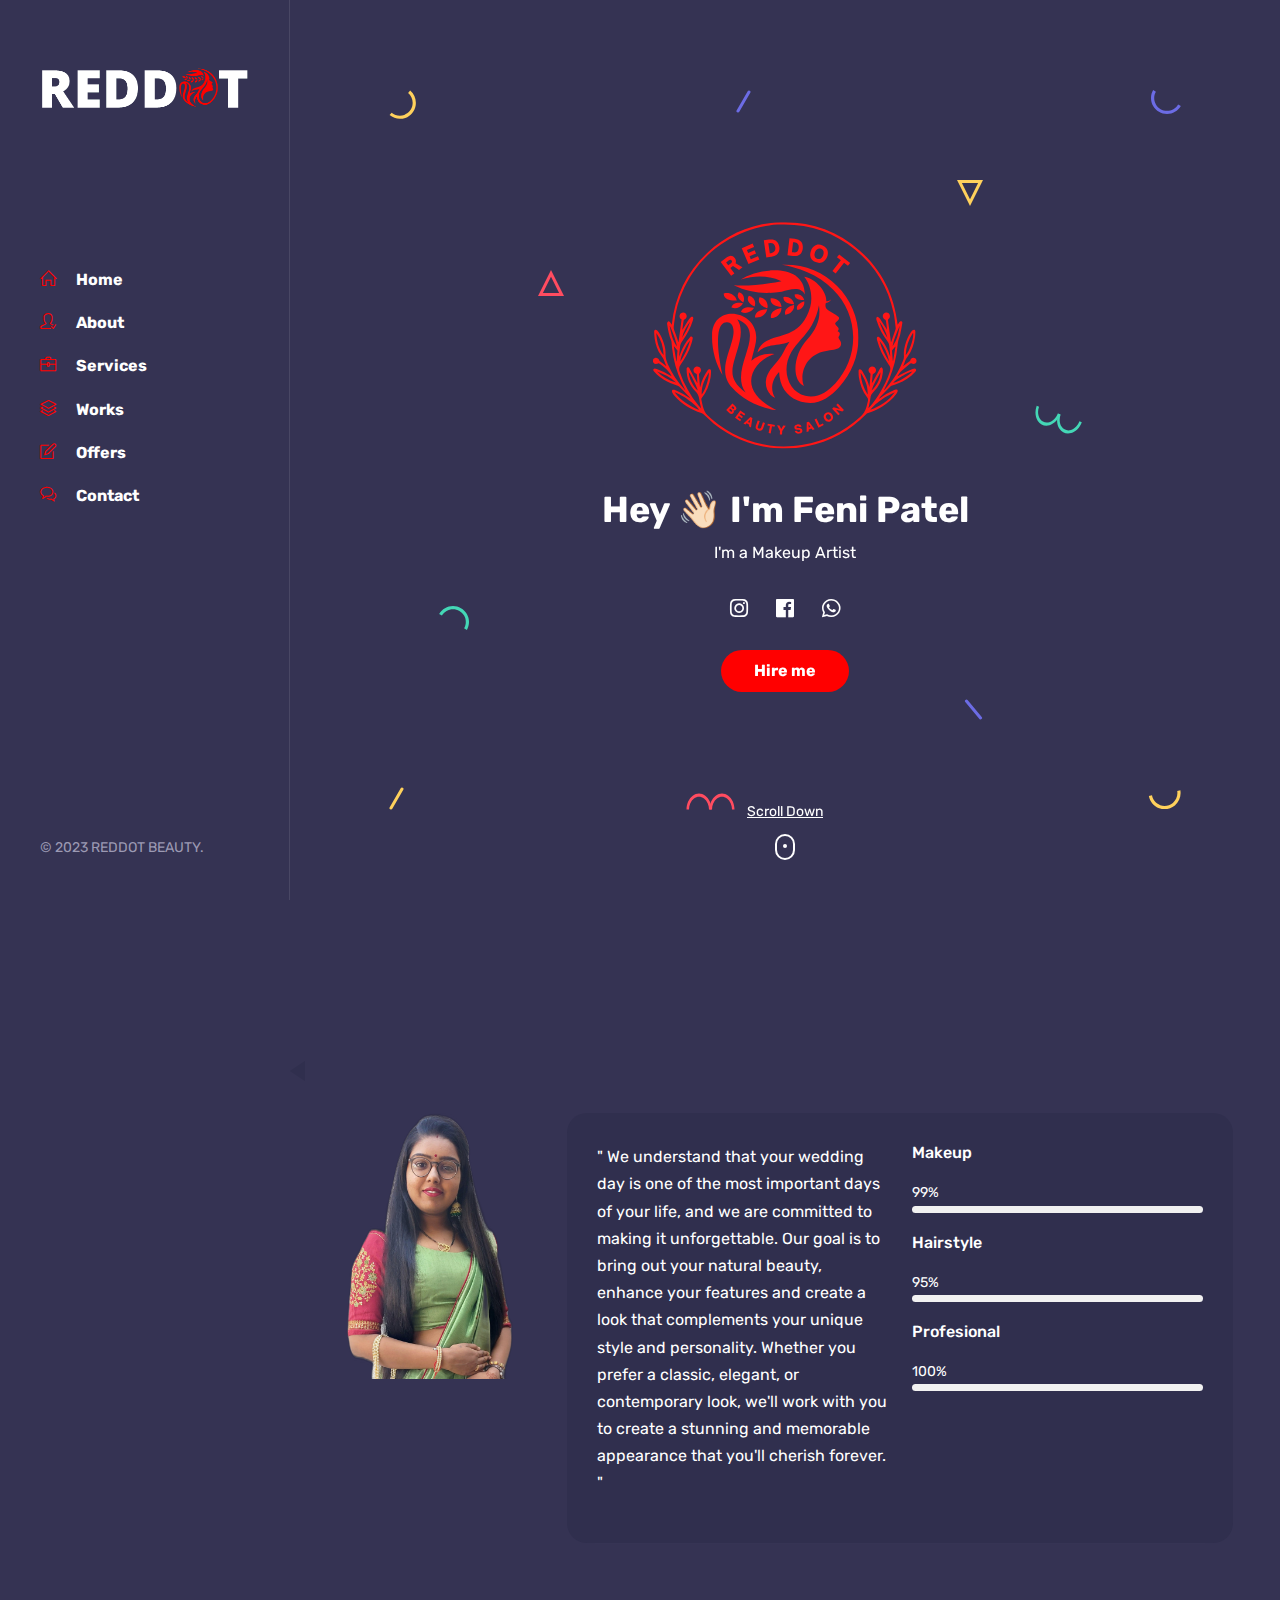
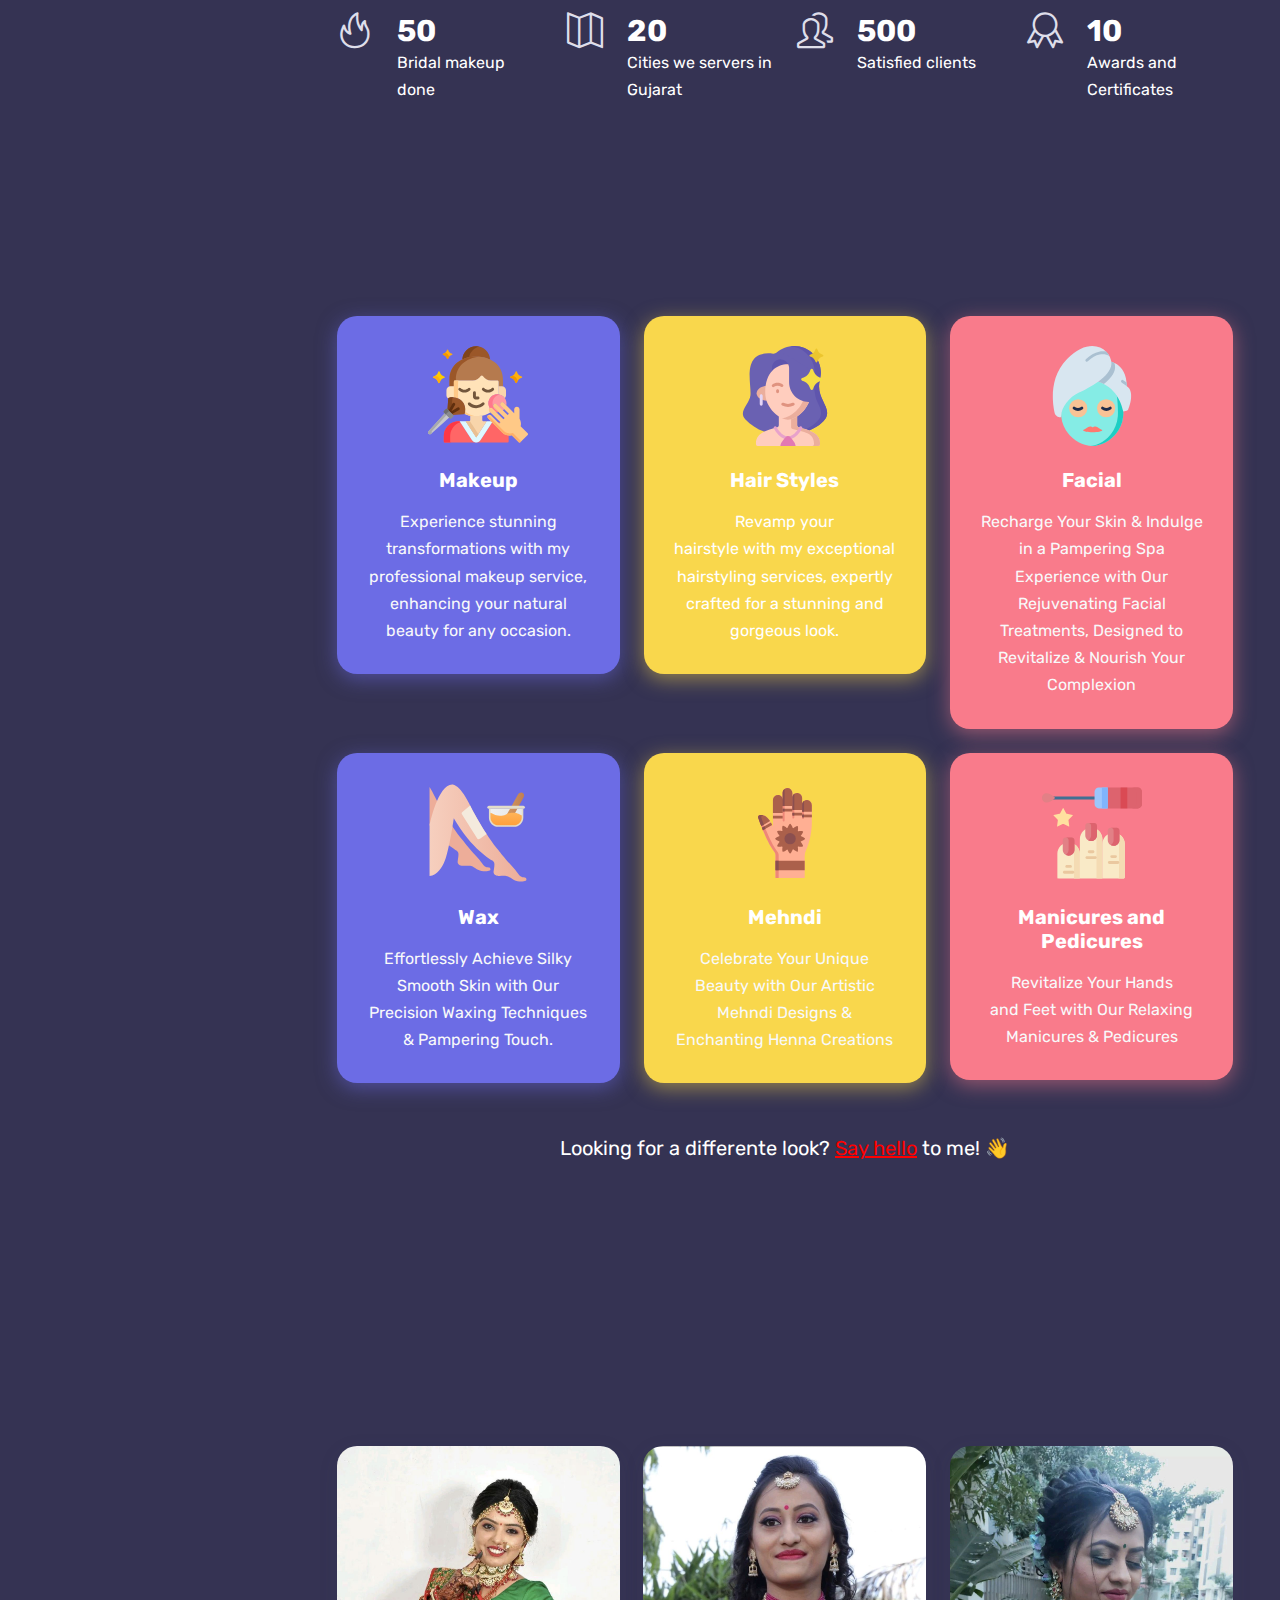
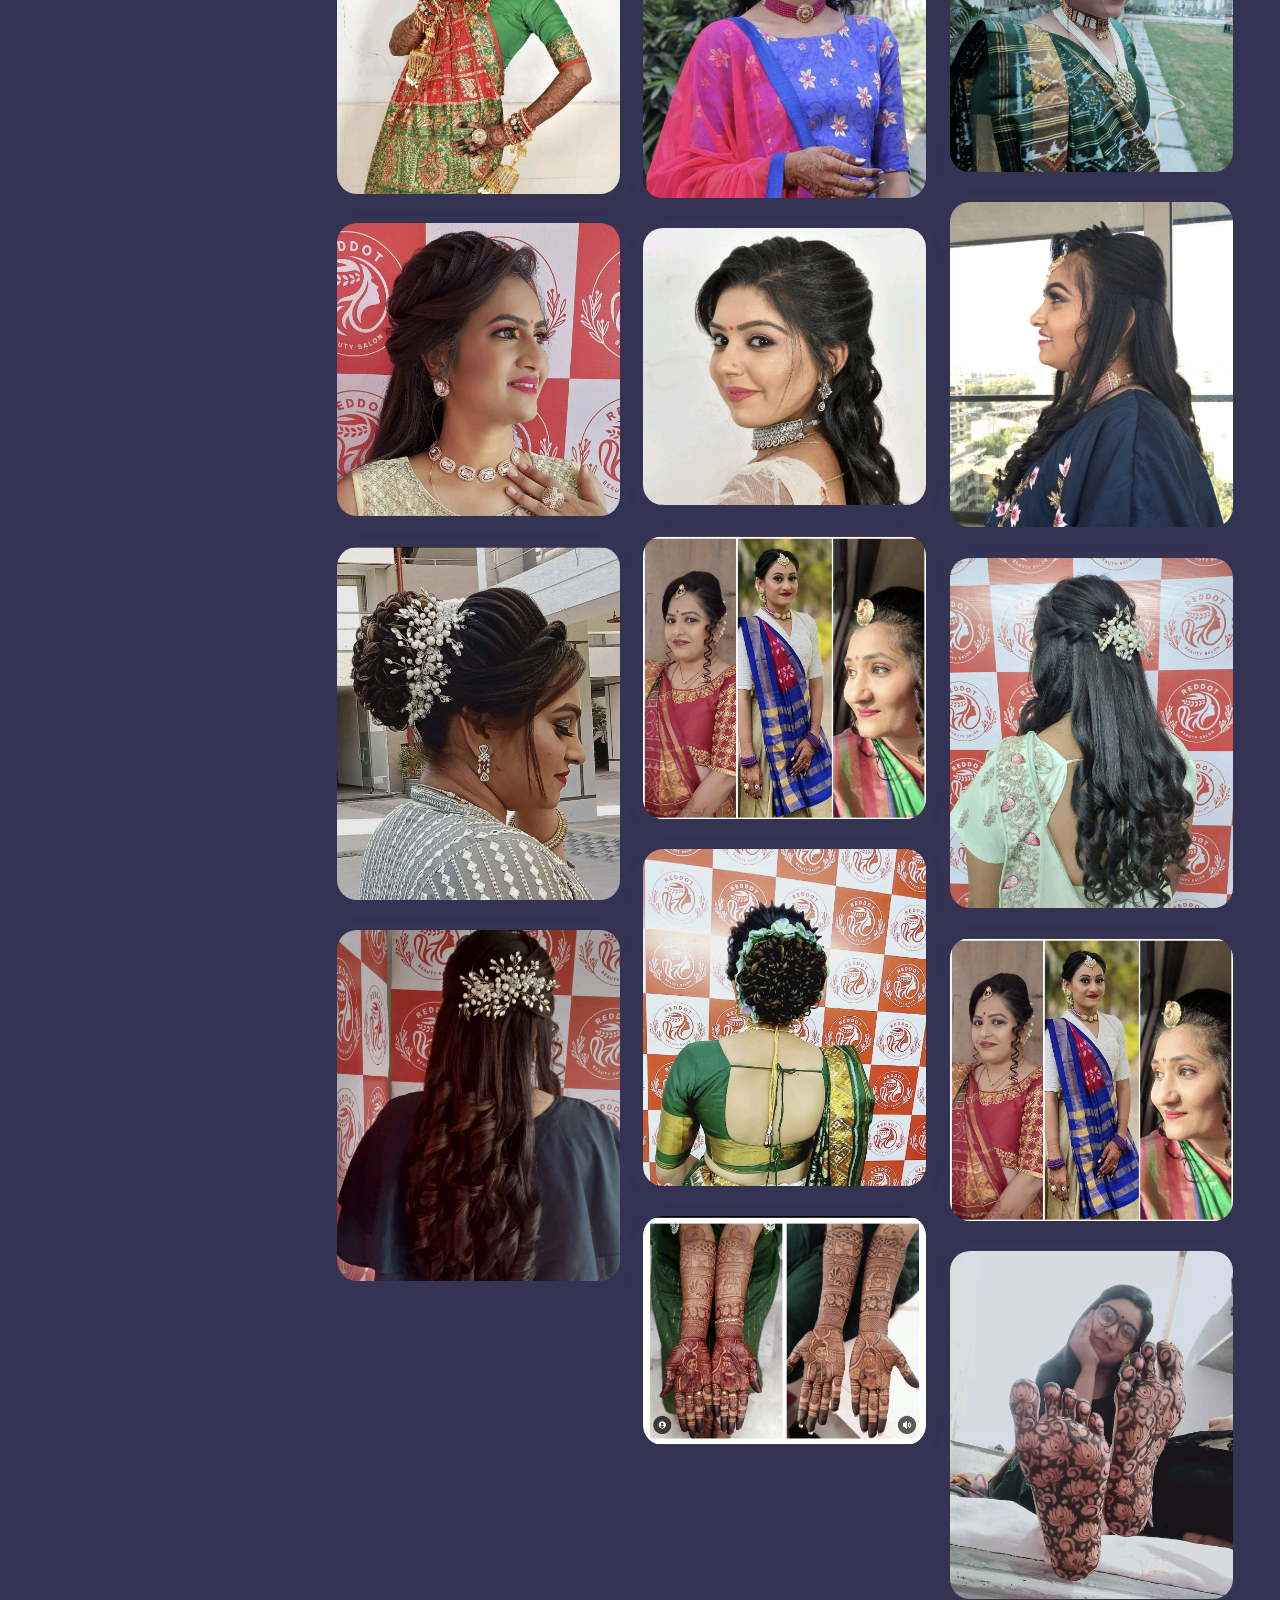
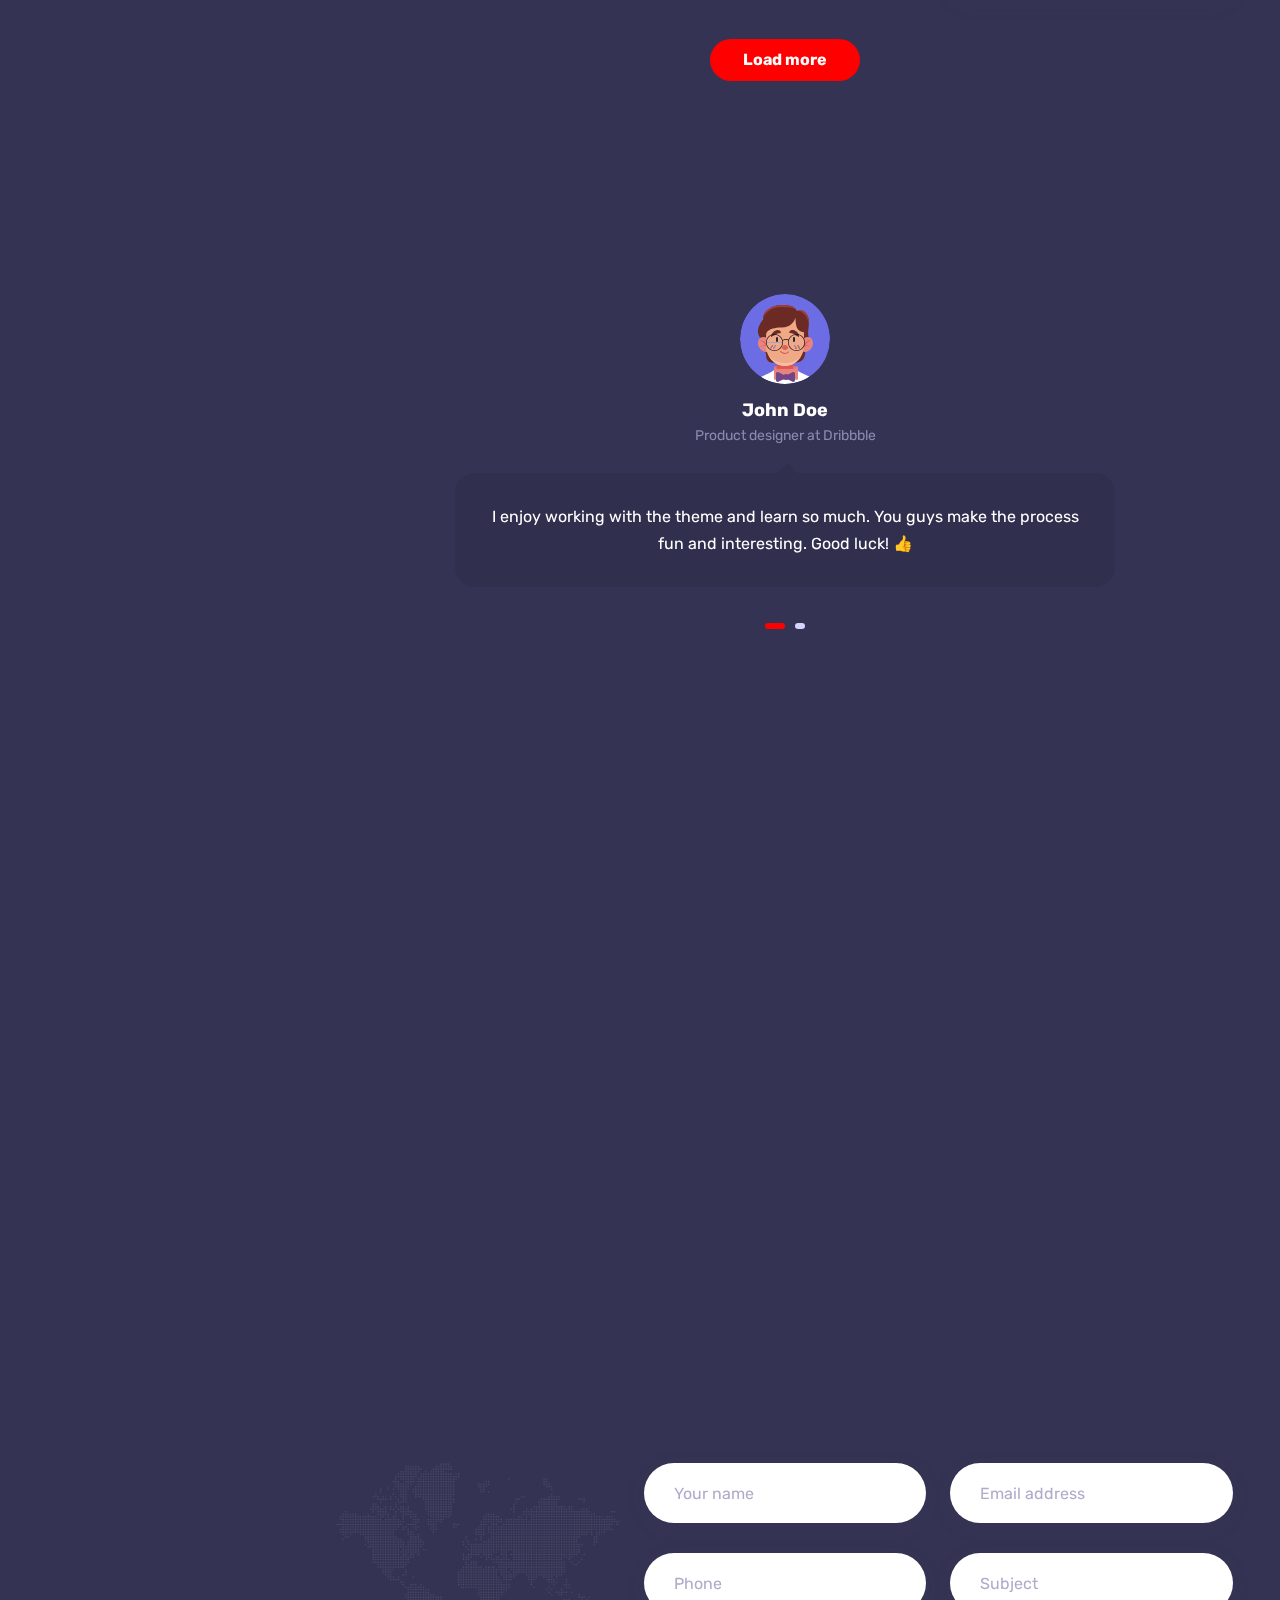
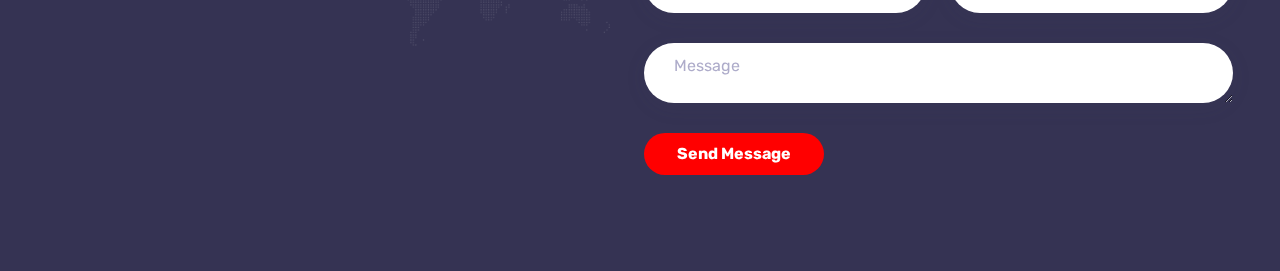
==== index.html @ b3bce966 "new offer added." ====
<!DOCTYPE html>
<html lang="en-US">

<head>
  <meta http-equiv="Content-Type" content="text/html; charset=UTF-8" />
  <title>REDDOT BEAUTY by Feni Patel</title>
  <meta name="description" content="REDDOT BEAUTY by Feni Patel" />
  <meta name="viewport" content="width=device-width, initial-scale=1, maximum-scale=1" />
  <link rel="shortcut icon" type="image/x-icon" href="images/favicon.png" />

  <!-- STYLESHEETS -->
  <link rel="stylesheet" href="css/bootstrap.min.css" type="text/css" media="all" />
  <link rel="stylesheet" href="css/all.min.css" type="text/css" media="all" />
  <link rel="stylesheet" href="css/simple-line-icons.css" type="text/css" media="all" />
  <link rel="stylesheet" href="css/slick.css" type="text/css" media="all" />
  <link rel="stylesheet" href="css/animate.css" type="text/css" media="all" />
  <link rel="stylesheet" href="css/magnific-popup.css" type="text/css" media="all" />
  <link rel="stylesheet" href="css/style.css" type="text/css" media="all" />

  <!--[if lt IE 9]>
      <script src="https://oss.maxcdn.com/html5shiv/3.7.2/html5shiv.min.js"></script>
      <script src="https://oss.maxcdn.com/respond/1.4.2/respond.min.js"></script>
    <![endif]-->

  <!--google local business markup start -->

  <script type="application/ld+json">
  {
    "@context": "https://schema.org",
    "@type": "BeautySalon",
    "name": "Reddot Beauty by Feni Patel",
    "alternateName": " The Fang Law Firm, P.C.",
    "description": "We understand that your wedding day is one of the most important days of your life, and we are committed to making it unforgettable. Our goal is to bring out your natural beauty, enhance your features and create a look that complements your unique style and personality. Whether you prefer a classic, elegant, or contemporary look, we'll work with you to create a stunning and memorable appearance that you'll cherish forever.",
    "url" : "https://reddot.beauty",
    "address": {
      "@type": "PostalAddress",
      "streetAddress": "06, Shreem heights, near ankur chok, B/H D'mart, nikol",
      "addressLocality": "Ahmedabad",
      "addressRegion": "GJ",
      "postalCode": "382350"
    },
    "image": "https://reddot.beauty/images/avatar-1.svg",
    "email": "chhatralatejash@gmial.com",
    "telePhone": "+91 8160492238",
    "url": "reddot.beauty",
    "paymentAccepted": [ "cash", "credit card" ],
    "openingHours": "Mo,Tu,We,Th,Fr,Sa,Su 10:00-20:00",
    "openingHoursSpecification": [ {
      "@type": "OpeningHoursSpecification",
      "dayOfWeek": [
        "Monday",
        "Tuesday",
        "Wednesday",
        "Thursday",
        "Friday",
        "Saturday",
        "Sunday"
      ],
      "opens": "10:00",
      "closes": "20:00"
    } ],
    "geo": {
      "@type": "GeoCoordinates",
      "latitude": "23.054171",
      "longitude": "72.673527"
    },
    "priceRange":"$$$"
    
    "sameAs":[
      "https://www.instagram.com/reddot.beauty/",
      "https://www.facebook.com/profile.php?id=100032456994288",
  ]
  }
  </script>

  <!--google markup end-->



</head>

<body class="dark">
  <!-- Preloader -->
  <div id="preloader">
    <div class="outer">
      <!-- Google Chrome -->
      <div class="infinityChrome">
        <div></div>
        <div></div>
        <div></div>
      </div>

      <!-- Safari and others -->
      <div class="infinity">
        <div>
          <span></span>
        </div>
        <div>
          <span></span>
        </div>
        <div>
          <span></span>
        </div>
      </div>
      <!-- Stuff -->
      <svg xmlns="http://www.w3.org/2000/svg" version="1.1" class="goo-outer">
        <defs>
          <filter id="goo">
            <feGaussianBlur in="SourceGraphic" stdDeviation="6" result="blur" />
            <feColorMatrix in="blur" values="1 0 0 0 0  0 1 0 0 0  0 0 1 0 0  0 0 0 18 -7" result="goo" />
            <feBlend in="SourceGraphic" in2="goo" />
          </filter>
        </defs>
      </svg>
    </div>
  </div>

  <!-- mobile header -->
  <header class="mobile-header-1">
    <div class="container">
      <!-- menu icon -->
      <div class="menu-icon d-inline-flex me-4">
        <button>
          <span></span>
        </button>
      </div>
      <!-- logo image -->
      <div class="site-logo">
        <a href="index.html">
          <img src="images\REDDOT-white red transparent.png" alt="REDDOT" />
        </a>
      </div>
    </div>
  </header>

  <!-- desktop header -->
  <header class="desktop-header-1 d-flex align-items-start flex-column">
    <!-- logo image -->
    <div class="site-logo">
      <a href="index.html">
        <img src="images\REDDOT-white red transparent.png" alt="REDDOT" />
      </a>
    </div>

    <!-- main menu -->
    <nav>
      <ul class="vertical-menu scrollspy">
        <li class="active">
          <a href="#home"><i class="icon-home"></i>Home</a>
        </li>
        <li>
          <a href="#about"><i class="icon-user-following"></i>About</a>
        </li>
        <li>
          <a href="#services"><i class="icon-briefcase"></i>Services</a>
        </li>
        <li style="display: none;">
          <a href="#experience"><i class="icon-graduation"></i>Experience</a>
        </li>
        <li>
          <a href="#works"><i class="icon-layers"></i>Works</a>
        </li>
        <li>
          <a href="#blog"><i class="icon-note"></i>Offers</a>
        </li>
        <li>
          <a href="#contact"><i class="icon-bubbles"></i>Contact</a>
        </li>
      </ul>
    </nav>

    <!-- site footer -->
    <div class="footer">
      <!-- copyright text -->
      <span class="copyright">© 2023 REDDOT BEAUTY.</span>
    </div>
  </header>

  <!-- main layout -->
  <main class="content">
    <!-- section home -->
    <section id="home" class="home d-flex align-items-center">
      <div class="container">
        <!-- intro -->
        <div class="intro">
          <!-- avatar image -->
          <img src="images/avatar-1.svg" alt="Feni Patel" class="mb-4" />

          <!-- info -->
          <h1 class="mb-2 mt-0">Hey 👋🏻 I'm Feni Patel</h1>
          <span>I'm a
            <span class="text-rotating">Makeup Artist, Hairstylist, beauty specialist, Bridal Makeup
              Artist, Profesional</span></span>

          <!-- social icons -->
          <ul class="social-icons light list-inline mb-0 mt-4">
            <li class="list-inline-item">
              <a target="_blank" href="https://www.instagram.com/reddot.beauty"><i class="fab fa-instagram"></i></a>
            </li>
            <li class="list-inline-item">
              <a target="_blank" href="https://www.facebook.com/profile.php?id=100032456994288"><i
                  class="fab fa-facebook"></i></a>
            </li>
            <li class="list-inline-item">
              <a target="_blank" href="https://wa.me/918160492238"><i class="fab fa-whatsapp"></i></a>
            </li>
          </ul>

          <!-- buttons -->
          <div class="mt-4">
            <a href="#contact" class="btn btn-default">Hire me</a>
          </div>
        </div>

        <!-- scroll down mouse wheel -->
        <div class="scroll-down">
          <a href="#about" class="mouse-wrapper">
            <span>Scroll Down</span>
            <span class="mouse">
              <span class="wheel"></span>
            </span>
          </a>
        </div>

        <!-- parallax layers -->
        <div class="parallax" data-relative-input="true">
          <svg width="27" height="29" data-depth="0.3" class="layer p1" xmlns="http://www.w3.org/2000/svg">
            <path
              d="M21.15625.60099c4.37954 3.67487 6.46544 9.40612 5.47254 15.03526-.9929 5.62915-4.91339 10.30141-10.2846 12.25672-5.37122 1.9553-11.3776.89631-15.75715-2.77856l2.05692-2.45134c3.50315 2.93948 8.3087 3.78663 12.60572 2.22284 4.297-1.5638 7.43381-5.30209 8.22768-9.80537.79387-4.50328-.8749-9.08872-4.37803-12.02821L21.15625.60099z"
              fill="#FFD15C" fill-rule="evenodd" />
          </svg>

          <svg width="26" height="26" data-depth="0.2" class="layer p2" xmlns="http://www.w3.org/2000/svg">
            <path d="M13 3.3541L2.42705 24.5h21.1459L13 3.3541z" stroke="#FF4C60" stroke-width="3" fill="none"
              fill-rule="evenodd" />
          </svg>

          <svg width="30" height="25" data-depth="0.3" class="layer p3" xmlns="http://www.w3.org/2000/svg">
            <path
              d="M.1436 8.9282C3.00213 3.97706 8.2841.92763 14.00013.92796c5.71605.00032 10.9981 3.04992 13.85641 8 2.8583 4.95007 2.8584 11.0491-.00014 16.00024l-2.77128-1.6c2.28651-3.96036 2.28631-8.84002.00011-12.8002-2.2862-3.96017-6.5124-6.40017-11.08513-6.4-4.57271.00018-8.79872 2.43984-11.08524 6.4002l-2.77128-1.6z"
              fill="#44D7B6" fill-rule="evenodd" />
          </svg>

          <svg width="15" height="23" data-depth="0.6" class="layer p4" xmlns="http://www.w3.org/2000/svg">
            <rect transform="rotate(30 9.86603 10.13397)" x="7" width="3" height="25" rx="1.5" fill="#FFD15C"
              fill-rule="evenodd" />
          </svg>

          <svg width="15" height="23" data-depth="0.2" class="layer p5" xmlns="http://www.w3.org/2000/svg">
            <rect transform="rotate(30 9.86603 10.13397)" x="7" width="3" height="25" rx="1.5" fill="#6C6CE5"
              fill-rule="evenodd" />
          </svg>

          <svg width="49" height="17" data-depth="0.5" class="layer p6" xmlns="http://www.w3.org/2000/svg">
            <g fill="#FF4C60" fill-rule="evenodd">
              <path
                d="M.5 16.5c0-5.71709 2.3825-10.99895 6.25-13.8567 3.8675-2.85774 8.6325-2.85774 12.5 0C23.1175 5.50106 25.5 10.78292 25.5 16.5H23c0-4.57303-1.90625-8.79884-5-11.08535-3.09375-2.28652-6.90625-2.28652-10 0C4.90625 7.70116 3 11.92697 3 16.5H.5z" />
              <path
                d="M23.5 16.5c0-5.71709 2.3825-10.99895 6.25-13.8567 3.8675-2.85774 8.6325-2.85774 12.5 0C46.1175 5.50106 48.5 10.78292 48.5 16.5H46c0-4.57303-1.90625-8.79884-5-11.08535-3.09375-2.28652-6.90625-2.28652-10 0-3.09375 2.28651-5 6.51232-5 11.08535h-2.5z" />
            </g>
          </svg>

          <svg width="26" height="26" data-depth="0.4" class="layer p7" xmlns="http://www.w3.org/2000/svg">
            <path d="M13 22.6459L2.42705 1.5h21.1459L13 22.6459z" stroke="#FFD15C" stroke-width="3" fill="none"
              fill-rule="evenodd" />
          </svg>

          <svg width="19" height="21" data-depth="0.3" class="layer p8" xmlns="http://www.w3.org/2000/svg">
            <rect transform="rotate(-40 6.25252 10.12626)" x="7" width="3" height="25" rx="1.5" fill="#6C6CE5"
              fill-rule="evenodd" />
          </svg>

          <svg width="30" height="25" data-depth="0.3" data-depth-y="-1.30" class="layer p9"
            xmlns="http://www.w3.org/2000/svg">
            <path
              d="M29.8564 16.0718c-2.85854 4.95114-8.1405 8.00057-13.85654 8.00024-5.71605-.00032-10.9981-3.04992-13.85641-8-2.8583-4.95007-2.8584-11.0491.00014-16.00024l2.77128 1.6c-2.28651 3.96036-2.28631 8.84002-.00011 12.8002 2.2862 3.96017 6.5124 6.40017 11.08513 6.4 4.57271-.00018 8.79872-2.43984 11.08524-6.4002l2.77128 1.6z"
              fill="#6C6CE5" fill-rule="evenodd" />
          </svg>

          <svg width="47" height="29" data-depth="0.2" class="layer p10" xmlns="http://www.w3.org/2000/svg">
            <g fill="#44D7B6" fill-rule="evenodd">
              <path
                d="M46.78878 17.19094c-1.95535 5.3723-6.00068 9.52077-10.61234 10.8834-4.61167 1.36265-9.0893-.26708-11.74616-4.27524-2.65686-4.00817-3.08917-9.78636-1.13381-15.15866l2.34923.85505c-1.56407 4.29724-1.2181 8.92018.90705 12.12693 2.12514 3.20674 5.70772 4.5107 9.39692 3.4202 3.68921-1.0905 6.92581-4.40949 8.48988-8.70673l2.34923.85505z" />
              <path
                d="M25.17585 9.32448c-1.95535 5.3723-6.00068 9.52077-10.61234 10.8834-4.61167 1.36264-9.0893-.26708-11.74616-4.27525C.16049 11.92447-.27182 6.14628 1.68354.77398l2.34923.85505c-1.56407 4.29724-1.2181 8.92018.90705 12.12692 2.12514 3.20675 5.70772 4.5107 9.39692 3.4202 3.68921-1.0905 6.92581-4.40948 8.48988-8.70672l2.34923.85505z" />
            </g>
          </svg>

          <svg width="33" height="20" data-depth="0.5" class="layer p11" xmlns="http://www.w3.org/2000/svg">
            <path
              d="M32.36774.34317c.99276 5.63023-1.09332 11.3614-5.47227 15.03536-4.37895 3.67396-10.3855 4.73307-15.75693 2.77837C5.76711 16.2022 1.84665 11.53014.8539 5.8999l3.15139-.55567c.7941 4.50356 3.93083 8.24147 8.22772 9.8056 4.29688 1.56413 9.10275.71673 12.60554-2.2227C28.34133 9.98771 30.01045 5.4024 29.21635.89884l3.15139-.55567z"
              fill="#FFD15C" fill-rule="evenodd" />
          </svg>
        </div>
      </div>
    </section>

    <!-- section about -->
    <section id="about">
      <div class="container">
        <!-- section title -->
        <h2 class="section-title wow fadeInUp">About Me 👩‍💼</h2>

        <div class="spacer" data-height="60"></div>

        <div class="row">
          <div class="col-md-3">
            <div class="text-center text-md-left">
              <!-- avatar image -->
              <img src="images\feni patel reddot image.png" alt="Feni Patel" />
            </div>
            <div class="spacer d-md-none d-lg-none" data-height="30"></div>
          </div>

          <div class="col-md-9 triangle-left-md triangle-top-sm">
            <div class="rounded bg-dark shadow-light padding-30">
              <div class="row">
                <div class="col-md-6">
                  <!-- about text -->
                  <p>
                    " We understand that your wedding day is one of the most
                    important days of your life, and we are committed to
                    making it unforgettable. Our goal is to bring out your
                    natural beauty, enhance your features and create a look
                    that complements your unique style and personality.
                    Whether you prefer a classic, elegant, or contemporary
                    look, we'll work with you to create a stunning and
                    memorable appearance that you'll cherish forever. "
                  </p>
                  <!-- <div class="mt-3">
                      <a href="#" class="btn btn-default">Download CV</a>
                     </div> -->
                  <div class="spacer d-md-none d-lg-none" data-height="30"></div>
                </div>
                <div class="col-md-6">
                  <!-- skill item -->
                  <div class="skill-item">
                    <div class="skill-info clearfix">
                      <h4 class="float-left mb-3 mt-0">Makeup</h4>
                      <span class="float-right">99%</span>
                    </div>
                    <div class="progress">
                      <div class="progress-bar data-background" role="progressbar" aria-valuemin="0" aria-valuemax="100"
                        aria-valuenow="85" data-color="#FFD15C"></div>
                    </div>
                    <div class="spacer" data-height="20"></div>
                  </div>

                  <!-- skill item -->
                  <div class="skill-item">
                    <div class="skill-info clearfix">
                      <h4 class="float-left mb-3 mt-0">Hairstyle</h4>
                      <span class="float-right">95%</span>
                    </div>
                    <div class="progress">
                      <div class="progress-bar data-background" role="progressbar" aria-valuemin="0" aria-valuemax="100"
                        aria-valuenow="95" data-color="#FF4C60"></div>
                    </div>
                    <div class="spacer" data-height="20"></div>
                  </div>

                  <!-- skill item -->
                  <div class="skill-item">
                    <div class="skill-info clearfix">
                      <h4 class="float-left mb-3 mt-0">Profesional</h4>
                      <span class="float-right">100%</span>
                    </div>
                    <div class="progress">
                      <div class="progress-bar data-background" role="progressbar" aria-valuemin="0" aria-valuemax="100"
                        aria-valuenow="70" data-color="#6C6CE5"></div>
                    </div>
                  </div>
                </div>
              </div>
            </div>
          </div>
        </div>
        <!-- row end -->

        <div class="spacer" data-height="70"></div>

        <div class="row">
          <div class="col-md-3 col-sm-6">
            <!-- fact item -->
            <div class="fact-item">
              <span class="icon icon-fire"></span>
              <div class="details">
                <h3 class="mb-0 mt-0 number"><em class="count">50</em></h3>
                <p class="mb-0">Bridal makeup done</p>
              </div>
            </div>
            <div class="spacer d-md-none d-lg-none" data-height="30"></div>
          </div>

          <div class="col-md-3 col-sm-6">
            <!-- fact item -->
            <div class="fact-item">
              <span class="icon icon-map"></span>
              <div class="details">
                <h3 class="mb-0 mt-0 number"><em class="count">20</em></h3>
                <p class="mb-0">Cities we servers in Gujarat</p>
              </div>
            </div>
            <div class="spacer d-md-none d-lg-none" data-height="30"></div>
          </div>

          <div class="col-md-3 col-sm-6">
            <!-- fact item -->
            <div class="fact-item">
              <span class="icon icon-people"></span>
              <div class="details">
                <h3 class="mb-0 mt-0 number"><em class="count">500</em></h3>
                <p class="mb-0">Satisfied clients</p>
              </div>
            </div>
            <div class="spacer d-md-none d-lg-none" data-height="30"></div>
          </div>

          <div class="col-md-3 col-sm-6">
            <!-- fact item -->
            <div class="fact-item">
              <span class="icon icon-badge"></span>
              <div class="details">
                <h3 class="mb-0 mt-0 number"><em class="count">10</em></h3>
                <p class="mb-0">Awards and Certificates</p>
              </div>
            </div>
          </div>
        </div>
      </div>
    </section>

    <!-- section services -->
    <section id="services">
      <div class="container">
        <!-- section title -->
        <h2 class="section-title wow fadeInUp">
          I am happy to make you look gorgeous ❤️
        </h2>

        <div class="spacer" data-height="60"></div>

        <div class="row">
          <div class="col-md-4">
            <!-- service box -->
            <div class="service-box rounded data-background padding-30 text-center text-light shadow-blue"
              data-color="#6C6CE5">
              <img src="images/service-1.svg" alt="UI/UX design" />
              <h3 class="mb-3 mt-0">Makeup</h3>
              <p class="mb-0">
                Experience stunning transformations with my professional
                makeup service, enhancing your natural beauty for any
                occasion.
              </p>
            </div>
            <div class="spacer d-md-none d-lg-none" data-height="30"></div>
          </div>

          <div class="col-md-4">
            <!-- service box -->
            <div class="service-box rounded data-background padding-30 text-center shadow-yellow" data-color="#F9D74C">
              <img src="images/service-2.svg" alt="UI/UX design" />
              <h3 class="mb-3 mt-0">Hair Styles</h3>
              <p class="mb-0">
                Revamp your <br />
                hairstyle with my exceptional hairstyling services, expertly
                <br />
                crafted for a stunning and gorgeous look.
              </p>
            </div>
            <div class="spacer d-md-none d-lg-none" data-height="30"></div>
          </div>

          <div class="col-md-4">
            <!-- service box -->
            <div class="service-box rounded data-background padding-30 text-center text-light shadow-pink"
              data-color="#F97B8B">
              <img src="images/service-3.svg" alt="UI/UX design" />
              <h3 class="mb-3 mt-0">Facial</h3>
              <p class="mb-0">Recharge Your Skin & Indulge in a Pampering Spa Experience with Our Rejuvenating Facial
                Treatments, Designed to Revitalize & Nourish Your Complexion
              </p>
            </div>
          </div>

          <div class="col-md-4" style="padding: 24px 12px 0 12px">
            <!-- service box -->
            <div class="service-box rounded data-background padding-30 text-center text-light shadow-blue"
              data-color="#6C6CE5">
              <img src="images/service-4.svg" alt="UI/UX design" />
              <h3 class="mb-3 mt-0">Wax</h3>
              <p class="mb-0">Effortlessly Achieve Silky Smooth Skin with Our Precision Waxing Techniques & Pampering
                Touch.
              </p>
            </div>
          </div>

          <div class="col-md-4" style="padding: 24px 12px 0 12px">
            <!-- service box -->
            <div class="service-box rounded data-background padding-30 text-center text-light shadow-yellow"
              data-color="#F9D74C">
              <img src="images/service-5.svg" alt="UI/UX design" />
              <h3 class="mb-3 mt-0">Mehndi</h3>
              <p class="mb-0">
                Celebrate Your Unique Beauty with Our Artistic Mehndi Designs & Enchanting Henna Creations
              </p>
            </div>
          </div>

          <div class="col-md-4" style="padding: 24px 12px 0 12px">
            <!-- service box -->
            <div class="service-box rounded data-background padding-30 text-center text-light shadow-pink"
              data-color="#F97B8B">
              <img src="images/service-6.svg" alt="UI/UX design" />
              <h3 class="mb-3 mt-0">Manicures and Pedicures</h3>
              <p class="mb-0">Revitalize Your Hands <br> and Feet with Our Relaxing Manicures & Pedicures
              </p>
            </div>
          </div>
        </div>

        <div class="mt-5 text-center" style="font-size: 20px">
          <p class="mb-0">
            Looking for a differente look? <a href="#contact">Say hello</a> to
            me! 👋
          </p>
        </div>
      </div>
    </section>

    <!-- section experience -->
    <!-- This experiance section is disabled, to active "remove style="sisplay:none" from below section id-->

    <section id="experience" style="display: none">
      <div class="container">
        <!-- section title -->
        <h2 class="section-title wow fadeInUp">Experience</h2>

        <div class="spacer" data-height="60"></div>

        <div class="row">
          <div class="col-md-6">
            <!-- timeline wrapper -->
            <div class="timeline edu bg-dark rounded shadow-light padding-30 overflow-hidden">
              <!-- timeline item -->
              <div class="timeline-container wow fadeInUp">
                <div class="content">
                  <span class="time">2019 - Present</span>
                  <h3 class="title">Academic Degree</h3>
                  <p>
                    Lorem ipsum dolor sit amet quo ei simul congue exerci ad
                    nec admodum perfecto.
                  </p>
                </div>
              </div>

              <!-- timeline item -->
              <div class="timeline-container wow fadeInUp" data-wow-delay="0.2s">
                <div class="content">
                  <span class="time">2017 - 2013</span>
                  <h3 class="title">Bachelor’s Degree</h3>
                  <p>
                    Lorem ipsum dolor sit amet quo ei simul congue exerci ad
                    nec admodum perfecto.
                  </p>
                </div>
              </div>

              <!-- timeline item -->
              <div class="timeline-container wow fadeInUp" data-wow-delay="0.4s">
                <div class="content">
                  <span class="time">2013 - 2009</span>
                  <h3 class="title">Honours Degree</h3>
                  <p>
                    Lorem ipsum dolor sit amet quo ei simul congue exerci ad
                    nec admodum perfecto.
                  </p>
                </div>
              </div>

              <!-- main line -->
              <span class="line"></span>
            </div>
          </div>

          <div class="col-md-6">
            <!-- responsive spacer -->
            <div class="spacer d-md-none d-lg-none" data-height="30"></div>

            <!-- timeline wrapper -->
            <div class="timeline exp bg-dark rounded shadow-light padding-30 overflow-hidden">
              <!-- timeline item -->
              <div class="timeline-container wow fadeInUp">
                <div class="content">
                  <span class="time">2019 - Present</span>
                  <h3 class="title">Web Designer</h3>
                  <p>
                    Lorem ipsum dolor sit amet quo ei simul congue exerci ad
                    nec admodum perfecto.
                  </p>
                </div>
              </div>

              <!-- timeline item -->
              <div class="timeline-container wow fadeInUp" data-wow-delay="0.2s">
                <div class="content">
                  <span class="time">2017 - 2013</span>
                  <h3 class="title">Front-End Developer</h3>
                  <p>
                    Lorem ipsum dolor sit amet quo ei simul congue exerci ad
                    nec admodum perfecto.
                  </p>
                </div>
              </div>

              <!-- timeline item -->
              <div class="timeline-container wow fadeInUp" data-wow-delay="0.4s">
                <div class="content">
                  <span class="time">2013 - 2009</span>
                  <h3 class="title">Back-End Developer</h3>
                  <p>
                    Lorem ipsum dolor sit amet quo ei simul congue exerci ad
                    nec admodum perfecto.
                  </p>
                </div>
              </div>

              <!-- main line -->
              <span class="line"></span>
            </div>
          </div>
        </div>
      </div>
    </section>
    <!-- section experiance end -->

    <!-- section works -->
    <section id="works">
      <div class="container">
        <!-- section title -->
        <h2 class="section-title wow fadeInUp">Artistry at its finest. 😊</h2>

        <div class="spacer" data-height="60"></div>

        <!-- portfolio filter (desktop) -->
        <ul class="portfolio-filter list-inline wow fadeInUp">
          <li class="current list-inline-item" data-filter="*">Everything</li>
          <li class="list-inline-item" data-filter=".Makeup">Makeup</li>
          <li class="list-inline-item" data-filter=".Hairstyle">Hairstyle</li>
          <li class="list-inline-item" data-filter=".Mehndi">Mehndi</li>
          <li class="list-inline-item" data-filter=".other">Other</li>
        </ul>

        <!-- portfolio filter (mobile) -->
        <div class="pf-filter-wrapper">
          <select class="portfolio-filter-mobile">
            <option value="*">Everything</option>
            <option value=".Makeup">Makeup</option>
            <option value=".Hairstyle">Hairstyle</option>
            <option value=".Mehndi">Mehndi</option>
            <option value=".other">Other</option>
          </select>
        </div>

        <!-- portolio wrapper -->
        <div class="row portfolio-wrapper">
          <!--*************************************************************************************** makeup images**************************************************************************-->
          <!-- portfolio item multiple images-->
          <div class="col-md-4 col-sm-6 grid-item Makeup">
            <a href="#gallery-1" class="gallery-link">
              <div class="portfolio-item rounded shadow-dark">
                <div class="details">
                  <span class="term">Makeup</span>
                  <h4 class="title">Bridal makeup</h4>
                  <span class="more-button"><i class="icon-picture"></i></span>
                </div>
                <div class="thumb">
                  <img src="images\works\img28.jpg" alt="Portfolio-title" />
                  <div class="mask"></div>
                </div>
              </div>
            </a>
            <div id="gallery-1" class="gallery mfp-hide">
              <a href="images\works\img28.jpg"></a>
              <!--<a href="images/works/4.svg"></a>-->
            </div>
          </div>

          <div class="col-md-4 col-sm-6 grid-item art Makeup">
            <a href="#gallery-1" class="gallery-link">
              <div class="portfolio-item rounded shadow-dark">
                <div class="details">
                  <span class="term">Makeup</span>
                  <h4 class="title">Bridal makeup</h4>
                  <span class="more-button"><i class="icon-picture"></i></span>
                </div>
                <div class="thumb">
                  <img src="images\works\img10.jpg" alt="Portfolio-title" />
                  <div class="mask"></div>
                </div>
              </div>
            </a>
            <div id="gallery-1" class="gallery mfp-hide">
              <a href="images\works\img10.jpg"></a>
              <!--<a href="images/works/4.svg"></a>-->
            </div>
          </div>

          <div class="col-md-4 col-sm-6 grid-item art Makeup Hairstyle">
            <a href="#gallery-1" class="gallery-link">
              <div class="portfolio-item rounded shadow-dark">
                <div class="details">
                  <span class="term">Makeup</span>
                  <h4 class="title">Bridal makeup</h4>
                  <span class="more-button"><i class="icon-picture"></i></span>
                </div>
                <div class="thumb">
                  <img src="images\works\img16.jpg" alt="Portfolio-title" />
                  <div class="mask"></div>
                </div>
              </div>
            </a>
            <div id="gallery-1" class="gallery mfp-hide">
              <a href="images\works\img16.jpg"></a>
              <!--<a href="images/works/4.svg"></a>-->
            </div>
          </div>

          <div class="col-md-4 col-sm-6 grid-item art Makeup Hairstyle">
            <a href="#gallery-1" class="gallery-link">
              <div class="portfolio-item rounded shadow-dark">
                <div class="details">
                  <span class="term">Makeup</span>
                  <h4 class="title">Bridal makeup</h4>
                  <span class="more-button"><i class="icon-picture"></i></span>
                </div>
                <div class="thumb">
                  <img src="images\works\img22.jpg" alt="Portfolio-title" />
                  <div class="mask"></div>
                </div>
              </div>
            </a>
            <div id="gallery-1" class="gallery mfp-hide">
              <a href="images\works\img22.jpg"></a>
              <!--<a href="images/works/4.svg"></a>-->
            </div>
          </div>

          <div class="col-md-4 col-sm-6 grid-item art Makeup Hairstyle">
            <a href="#gallery-1" class="gallery-link">
              <div class="portfolio-item rounded shadow-dark">
                <div class="details">
                  <span class="term">Makeup</span>
                  <h4 class="title">Bridal makeup</h4>
                  <span class="more-button"><i class="icon-picture"></i></span>
                </div>
                <div class="thumb">
                  <img src="images\works\img25.jpg" alt="Portfolio-title" />
                  <div class="mask"></div>
                </div>
              </div>
            </a>
            <div id="gallery-1" class="gallery mfp-hide">
              <a href="images\works\img25.jpg"></a>
              <!--<a href="images/works/4.svg"></a>-->
            </div>
          </div>

          <div class="col-md-4 col-sm-6 grid-item art Makeup Hairstyle">
            <a href="#gallery-1" class="gallery-link">
              <div class="portfolio-item rounded shadow-dark">
                <div class="details">
                  <span class="term">Makeup</span>
                  <h4 class="title">Bridal makeup</h4>
                  <span class="more-button"><i class="icon-picture"></i></span>
                </div>
                <div class="thumb">
                  <img src="images\works\img31.jpg" alt="Portfolio-title" />
                  <div class="mask"></div>
                </div>
              </div>
            </a>
            <div id="gallery-1" class="gallery mfp-hide">
              <a href="images\works\img31.jpg"></a>
              <!--<a href="images/works/4.svg"></a>-->
            </div>
          </div>

          <div class="col-md-4 col-sm-6 grid-item art Makeup Hairstyle">
            <a href="#gallery-1" class="gallery-link">
              <div class="portfolio-item rounded shadow-dark">
                <div class="details">
                  <span class="term">Makeup</span>
                  <h4 class="title">Bridal makeup</h4>
                  <span class="more-button"><i class="icon-picture"></i></span>
                </div>
                <div class="thumb">
                  <img src="images\works\img40.jpg" alt="Portfolio-title" />
                  <div class="mask"></div>
                </div>
              </div>
            </a>
            <div id="gallery-1" class="gallery mfp-hide">
              <a href="images\works\img40.jpg"></a>
              <!--<a href="images/works/4.svg"></a>-->
            </div>
          </div>

          <!--*************************************************************************************** hairstyle images**************************************************************************-->

          <div class="col-md-4 col-sm-6 grid-item art Hairstyle">
            <a href="#gallery-1" class="gallery-link">
              <div class="portfolio-item rounded shadow-dark">
                <div class="details">
                  <span class="term">Hairstyle</span>
                  <h4 class="title">Hairstyle</h4>
                  <span class="more-button"><i class="icon-picture"></i></span>
                </div>
                <div class="thumb">
                  <img src="images\works\img4.jpg" alt="Portfolio-title" />
                  <div class="mask"></div>
                </div>
              </div>
            </a>
            <div id="gallery-1" class="gallery mfp-hide">
              <a href="images\works\img4.jpg"></a>
              <!--<a href="images/works/4.svg"></a>-->
            </div>
          </div>

          <div class="col-md-4 col-sm-6 grid-item art Hairstyle">
            <a href="#gallery-1" class="gallery-link">
              <div class="portfolio-item rounded shadow-dark">
                <div class="details">
                  <span class="term">Hairstyle</span>
                  <h4 class="title">Hairstyle</h4>
                  <span class="more-button"><i class="icon-picture"></i></span>
                </div>
                <div class="thumb">
                  <img src="images\works\img7.jpg" alt="Portfolio-title" />
                  <div class="mask"></div>
                </div>
              </div>
            </a>
            <div id="gallery-1" class="gallery mfp-hide">
              <a href="images\works\img7.jpg"></a>
              <!--<a href="images/works/4.svg"></a>-->
            </div>
          </div>

          <div class="col-md-4 col-sm-6 grid-item art Hairstyle">
            <a href="#gallery-1" class="gallery-link">
              <div class="portfolio-item rounded shadow-dark">
                <div class="details">
                  <span class="term">Hairstyle</span>
                  <h4 class="title">Hairstyle</h4>
                  <span class="more-button"><i class="icon-picture"></i></span>
                </div>
                <div class="thumb">
                  <img src="images\works\img13.jpg" alt="Portfolio-title" />
                  <div class="mask"></div>
                </div>
              </div>
            </a>
            <div id="gallery-1" class="gallery mfp-hide">
              <a href="images\works\img13.jpg"></a>
              <!--<a href="images/works/4.svg"></a>-->
            </div>
          </div>

          <div class="col-md-4 col-sm-6 grid-item art Hairstyle">
            <a href="#gallery-1" class="gallery-link">
              <div class="portfolio-item rounded shadow-dark">
                <div class="details">
                  <span class="term">Hairstyle</span>
                  <h4 class="title">Hairstyle</h4>
                  <span class="more-button"><i class="icon-picture"></i></span>
                </div>
                <div class="thumb">
                  <img src="images\works\img19.jpg" alt="Portfolio-title" />
                  <div class="mask"></div>
                </div>
              </div>
            </a>
            <div id="gallery-1" class="gallery mfp-hide">
              <a href="images\works\img19.jpg"></a>
              <!--<a href="images/works/4.svg"></a>-->
            </div>
          </div>

          <div class="col-md-4 col-sm-6 grid-item art Hairstyle">
            <a href="#gallery-1" class="gallery-link">
              <div class="portfolio-item rounded shadow-dark">
                <div class="details">
                  <span class="term">Hairstyle</span>
                  <h4 class="title">Hairstyle</h4>
                  <span class="more-button"><i class="icon-picture"></i></span>
                </div>
                <div class="thumb">
                  <img src="images\works\img40.jpg" alt="Portfolio-title" />
                  <div class="mask"></div>
                </div>
              </div>
            </a>
            <div id="gallery-1" class="gallery mfp-hide">
              <a href="images\works\img40.jpg"></a>
              <!--<a href="images/works/4.svg"></a>-->
            </div>
          </div>

          <!--*************************************************************************************** Mehndi images**************************************************************************-->

          <div class="col-md-4 col-sm-6 grid-item art Mehndi">
            <a href="#gallery-1" class="gallery-link">
              <div class="portfolio-item rounded shadow-dark">
                <div class="details">
                  <span class="term">Mehndi</span>
                  <h4 class="title">Mehndi</h4>
                  <span class="more-button"><i class="icon-picture"></i></span>
                </div>
                <div class="thumb">
                  <img src="images\works\img34.jpg" alt="Portfolio-title" />
                  <div class="mask"></div>
                </div>
              </div>
            </a>
            <div id="gallery-1" class="gallery mfp-hide">
              <a href="images\works\img34.jpg"></a>
              <!--<a href="images/works/4.svg"></a>-->
            </div>
          </div>

          <div class="col-md-4 col-sm-6 grid-item art Mehndi">
            <a href="#gallery-1" class="gallery-link">
              <div class="portfolio-item rounded shadow-dark">
                <div class="details">
                  <span class="term">Mehndi</span>
                  <h4 class="title">Mehndi</h4>
                  <span class="more-button"><i class="icon-picture"></i></span>
                </div>
                <div class="thumb">
                  <img src="images\works\img37.jpg" alt="Portfolio-title" />
                  <div class="mask"></div>
                </div>
              </div>
            </a>
            <div id="gallery-1" class="gallery mfp-hide">
              <a href="images\works\img37.jpg"></a>
              <!--<a href="images/works/4.svg"></a>-->
            </div>
          </div>
        </div>
        <!-- more button -->
        <div class="load-more text-center mt-4">
          <a href="javascript:" class="btn btn-default"><i class="fas fa-spinner"></i>Load more</a>
          <!-- numbered pagination (hidden for infinite scroll) -->
          <ul class="portfolio-pagination list-inline d-none">
            <li class="list-inline-item">1</li>
            <li class="list-inline-item"><a href="works-2.html">2</a></li>
          </ul>
        </div>



      </div>
    </section>

    <!-- section prices this section is hidden from website, remove none property to make it visible-->
    <section id="prices" style="display: none">
      <div class="container">
        <!-- section title -->
        <h2 class="section-title wow fadeIn">Pricing Plans</h2>

        <div class="spacer" data-height="60"></div>

        <div class="row">
          <div class="col-md-4 pe-md-0 mt-md-4 mt-0">
            <!-- price item -->
            <div class="price-item bg-dark rounded shadow-light text-center">
              <img src="images/price-1.svg" alt="Regular" />
              <h2 class="plan">Basic</h2>
              <p>A Simple option but powerful to manage your business</p>
              <p>Email support</p>
              <h3 class="price"><em>$</em>9<span>Month</span></h3>
              <a href="#" class="btn btn-default">Get Started</a>
            </div>
          </div>

          <div class="col-md-4 px-md-0 my-4 my-md-0">
            <!-- price item recommended-->
            <div class="price-item bg-dark rounded shadow-light text-center best">
              <span class="badge">Recommended</span>
              <img src="images/price-2.svg" alt="Premium" />
              <h2 class="plan">Premium</h2>
              <p>
                Unlimited product including apps integrations and more
                features
              </p>
              <p>Mon-Fri support</p>
              <h3 class="price"><em>$</em>49<span>Month</span></h3>
              <a href="#" class="btn btn-default">Get Started</a>
            </div>
          </div>

          <div class="col-md-4 ps-md-0 mt-md-4 mt-0">
            <!-- price item -->
            <div class="price-item bg-dark rounded shadow-light text-center">
              <img src="images/price-3.svg" alt="Ultimate" />
              <h2 class="plan">Ultimate</h2>
              <p>A wise option for large companies and individuals</p>
              <p>24/7 support</p>
              <h3 class="price"><em>$</em>99<span>Month</span></h3>
              <a href="#" class="btn btn-default">Get Started</a>
            </div>
          </div>
        </div>
      </div>
    </section>

    <!-- section testimonials -->
    <section id="testimonials">
      <div class="container">
        <!-- section title -->
        <h2 class="section-title wow fadeInUp">Clients & Reviews 🤩</h2>

        <div class="spacer" data-height="60"></div>

        <!-- testimonials wrapper -->
        <div class="testimonials-wrapper">
          <!-- testimonial item -->
          <div class="testimonial-item text-center mx-auto">
            <div class="thumb mb-3 mx-auto">
              <img src="images/avatar-3.svg" alt="customer-name" />
            </div>
            <h4 class="mt-3 mb-0">John Doe</h4>
            <span class="subtitle">Product designer at Dribbble</span>
            <div class="bg-dark padding-30 shadow-light rounded triangle-top position-relative mt-4">
              <p class="mb-0">
                I enjoy working with the theme and learn so much. You guys
                make the process fun and interesting. Good luck! 👍
              </p>
            </div>
          </div>

          <!-- testimonial item -->
          <div class="testimonial-item text-center mx-auto">
            <div class="thumb mb-3 mx-auto">
              <img src="images/avatar-2.svg" alt="customer-name" />
            </div>
            <h4 class="mt-3 mb-0">John Doe</h4>
            <span class="subtitle">Product designer at Dribbble</span>
            <div class="bg-dark padding-30 shadow-light rounded triangle-top position-relative mt-4">
              <p class="mb-0">
                I enjoy working with the theme and learn so much. You guys
                make the process fun and interesting. Good luck! 🔥
              </p>
            </div>
          </div>
        </div>
        <div style="display: none;">
          <div class="row">
            <div class="col-md-3 col-6">
              <!-- client item -->
              <div class="client-item">
                <div class="inner">
                  <img src="images/client-1-light.svg" alt="client-name" />
                </div>
              </div>
            </div>
            <div class="col-md-3 col-6">
              <!-- client item -->
              <div class="client-item">
                <div class="inner">
                  <img src="images/client-2-light.svg" alt="client-name" />
                </div>
              </div>
            </div>
            <div class="col-md-3 col-6">
              <!-- client item -->
              <div class="client-item">
                <div class="inner">
                  <img src="images/client-3-light.svg" alt="client-name" />
                </div>
              </div>
            </div>
            <div class="col-md-3 col-6">
              <!-- client item -->
              <div class="client-item">
                <div class="inner">
                  <img src="images/client-4-light.svg" alt="client-name" />
                </div>
              </div>
            </div>
            <div class="col-md-3 col-6">
              <!-- client item -->
              <div class="client-item">
                <div class="inner">
                  <img src="images/client-5-light.svg" alt="client-name" />
                </div>
              </div>
            </div>
            <div class="col-md-3 col-6">
              <!-- client item -->
              <div class="client-item">
                <div class="inner">
                  <img src="images/client-6-light.svg" alt="client-name" />
                </div>
              </div>
            </div>
            <div class="col-md-3 col-6">
              <!-- client item -->
              <div class="client-item">
                <div class="inner">
                  <img src="images/client-7-light.svg" alt="client-name" />
                </div>
              </div>
            </div>
            <div class="col-md-3 col-6">
              <!-- client item -->
              <div class="client-item">
                <div class="inner">
                  <img src="images/client-8-light.svg" alt="client-name" />
                </div>
              </div>
            </div>
          </div>
        </div>
      </div>
    </section>

    <!-- section blog -->
    <section id="blog">

      <div class="container">

        <!-- section title -->
        <h2 class="section-title wow fadeInUp">Limitless possibilities with Tempting offers 🎉</h2>

        <div class="spacer" data-height="60"></div>

        <div class="row blog-wrapper">

          <!--offer item starts here-->

          <div class="col-md-4">
            <!-- blog item -->
            <div class="blog-item rounded bg-dark shadow-light wow fadeIn">
              <div class="thumb">
                <a href="Valantine-offer.html">
                  <span class="category">Valantine offer</span>
                </a>

                <!--canva code goes here below-->
                <div style="position: relative; width: 100%; height: 0; padding-top: 100.0000%;
 padding-bottom: 0; box-shadow: 0 2px 8px 0 rgba(63,69,81,0.16); margin-top: 0; margin-bottom: 0; overflow: hidden;
 border-radius: 8px; will-change: transform;">
                  <iframe loading="lazy"
                    style="position: absolute; width: 100%; height: 100%; top: 0; left: 0; border: none; padding: 0;margin: 0;"
                    src="https:&#x2F;&#x2F;www.canva.com&#x2F;design&#x2F;DAFaV91AvY0&#x2F;view?embed"
                    allowfullscreen="allowfullscreen" allow="fullscreen">
                  </iframe>
                </div>

                <!-- canva code end here-->

              </div>
              <div class="details">
                <h4 class="my-0 title"><a href="Valantine-offer.html">Manicure and Pedicure offer</a></h4>
                <ul class="list-inline meta mb-0 mt-2">
                  <li class="list-inline-item">13 February, 2023</li>
                  <li class="list-inline-item">Reddot</li>
                </ul>
              </div>
            </div>
          </div>

          <!--offer item starts here-->

        </div>

      </div>

    </section>

    <!-- section contact -->
    <section id="contact">
      <div class="container">
        <!-- section title -->
        <h2 class="section-title wow fadeInUp">Say hello 👋</h2>

        <div class="spacer" data-height="60"></div>

        <div class="row">
          <div class="col-md-4">
            <!-- contact info -->
            <div class="contact-info">
              <h3 class="wow fadeInUp">Let's talk about everything!</h3>
              <p class="wow fadeInUp">
                Don't like forms? Send me an
                <a href="mailto:chhatralatejash@gmail.com">email</a>.
              </p>
            </div>
          </div>

          <div class="col-md-8">
            <!-- Contact Form -->
            <form id="contact-form" class="contact-form mt-6" method="send" action="form/contact.php">
              <div class="messages"></div>

              <div class="row">
                <div class="column col-md-6">
                  <!-- Name input -->
                  <div class="form-group">
                    <input type="text" class="form-control" name="InputName" id="InputName" placeholder="Your name"
                      required="required" data-error="Name is required." />
                    <div class="help-block with-errors"></div>
                  </div>
                </div>

                <div class="column col-md-6">
                  <!-- Email input -->
                  <div class="form-group">
                    <input type="email" class="form-control" id="InputEmail" name="InputEmail"
                      placeholder="Email address" required="required" data-error="Email is required." />
                    <div class="help-block with-errors"></div>
                  </div>
                </div>

                <div class="column col-md-6">
                  <!-- phone input -->
                  <div class="form-group">
                    <input type="text" class="form-control" id="InputPhone" name="InputPhone" placeholder="Phone"
                      required="required" data-error="Phone number is required." />
                    <div class="help-block with-errors"></div>
                  </div>
                </div>

                <div class="column col-md-6">
                  <!-- subject input -->
                  <div class="form-group">
                    <input type="text" class="form-control" id="InputSubject" name="InputSubject" placeholder="Subject"
                      required="required" data-error="Subject is required." />
                    <div class="help-block with-errors"></div>
                  </div>
                </div>

                <div class="column col-md-12">
                  <!-- Message textarea -->
                  <div class="form-group">
                    <textarea name="InputMessage" id="InputMessage" class="form-control" rows="5" placeholder="Message"
                      required="required" data-error="Message is required."></textarea>
                    <div class="help-block with-errors"></div>
                  </div>
                </div>
              </div>

              <button type="submit" name="submit" id="submit" value="Submit" class="btn btn-default"
                onclick="whatsapp();">
                Send Message</button><!-- Send Button -->
            </form>
            <!-- Contact Form end -->

            <script>
              function whatsapp() {
                var name = document.getElementById("InputName").value;
                var email = document.getElementById("InputEmail").value;
                var phone = document.getElementById("InputPhone").value;
                var subject = document.getElementById("InputSubject").value;
                var message = document.getElementById("InputMessage").value;
                var url = "https://wa.me/918160492238?text=" + "*Name:* " + name + "%0a" + "*Email:* " + email + "%0a" + "*Phone:* " + phone + "%0a" + "*Subject:*  " + subject + "%0a" + "*Message:* " + message;
                window.open(url, '_blank').focus();
              }
            </script>

            <!--Test whatsapp script-->
          </div>
        </div>
      </div>
    </section>

    <div class="spacer" data-height="96"></div>
  </main>

  <!-- Go to top button -->
  <a href="javascript:" id="return-to-top"><i class="fas fa-arrow-up"></i></a>

  <!-- SCRIPTS -->
  <script src="js/jquery-1.12.3.min.js"></script>
  <script src="js/jquery.easing.min.js"></script>
  <script src="js/jquery.waypoints.min.js"></script>
  <script src="js/jquery.counterup.min.js"></script>
  <script src="js/popper.min.js"></script>
  <script src="js/bootstrap.min.js"></script>
  <script src="js/isotope.pkgd.min.js"></script>
  <script src="js/infinite-scroll.min.js"></script>
  <script src="js/imagesloaded.pkgd.min.js"></script>
  <script src="js/slick.min.js"></script>
  <script src="js/contact.js"></script>
  <script src="js/validator.js"></script>
  <script src="js/wow.min.js"></script>
  <script src="js/morphext.min.js"></script>
  <script src="js/parallax.min.js"></script>
  <script src="js/jquery.magnific-popup.min.js"></script>
  <script src="js/custom.js"></script>
</body>

</html>
---- css/simple-line-icons.css ----
@font-face {
  font-family: 'simple-line-icons';
  src: url('../fonts/Simple-Line-Icons.eot?v=2.4.0');
  src: url('../fonts/Simple-Line-Icons.eot?v=2.4.0#iefix') format('embedded-opentype'), url('../fonts/Simple-Line-Icons.woff2?v=2.4.0') format('woff2'), url('../fonts/Simple-Line-Icons.ttf?v=2.4.0') format('truetype'), url('../fonts/Simple-Line-Icons.woff?v=2.4.0') format('woff'), url('../fonts/Simple-Line-Icons.svg?v=2.4.0#simple-line-icons') format('svg');
  font-weight: normal;
  font-style: normal;
}
/*
 Use the following CSS code if you want to have a class per icon.
 Instead of a list of all class selectors, you can use the generic [class*="icon-"] selector, but it's slower:
*/
.icon-user,
.icon-people,
.icon-user-female,
.icon-user-follow,
.icon-user-following,
.icon-user-unfollow,
.icon-login,
.icon-logout,
.icon-emotsmile,
.icon-phone,
.icon-call-end,
.icon-call-in,
.icon-call-out,
.icon-map,
.icon-location-pin,
.icon-direction,
.icon-directions,
.icon-compass,
.icon-layers,
.icon-menu,
.icon-list,
.icon-options-vertical,
.icon-options,
.icon-arrow-down,
.icon-arrow-left,
.icon-arrow-right,
.icon-arrow-up,
.icon-arrow-up-circle,
.icon-arrow-left-circle,
.icon-arrow-right-circle,
.icon-arrow-down-circle,
.icon-check,
.icon-clock,
.icon-plus,
.icon-minus,
.icon-close,
.icon-event,
.icon-exclamation,
.icon-organization,
.icon-trophy,
.icon-screen-smartphone,
.icon-screen-desktop,
.icon-plane,
.icon-notebook,
.icon-mustache,
.icon-mouse,
.icon-magnet,
.icon-energy,
.icon-disc,
.icon-cursor,
.icon-cursor-move,
.icon-crop,
.icon-chemistry,
.icon-speedometer,
.icon-shield,
.icon-screen-tablet,
.icon-magic-wand,
.icon-hourglass,
.icon-graduation,
.icon-ghost,
.icon-game-controller,
.icon-fire,
.icon-eyeglass,
.icon-envelope-open,
.icon-envelope-letter,
.icon-bell,
.icon-badge,
.icon-anchor,
.icon-wallet,
.icon-vector,
.icon-speech,
.icon-puzzle,
.icon-printer,
.icon-present,
.icon-playlist,
.icon-pin,
.icon-picture,
.icon-handbag,
.icon-globe-alt,
.icon-globe,
.icon-folder-alt,
.icon-folder,
.icon-film,
.icon-feed,
.icon-drop,
.icon-drawer,
.icon-docs,
.icon-doc,
.icon-diamond,
.icon-cup,
.icon-calculator,
.icon-bubbles,
.icon-briefcase,
.icon-book-open,
.icon-basket-loaded,
.icon-basket,
.icon-bag,
.icon-action-undo,
.icon-action-redo,
.icon-wrench,
.icon-umbrella,
.icon-trash,
.icon-tag,
.icon-support,
.icon-frame,
.icon-size-fullscreen,
.icon-size-actual,
.icon-shuffle,
.icon-share-alt,
.icon-share,
.icon-rocket,
.icon-question,
.icon-pie-chart,
.icon-pencil,
.icon-note,
.icon-loop,
.icon-home,
.icon-grid,
.icon-graph,
.icon-microphone,
.icon-music-tone-alt,
.icon-music-tone,
.icon-earphones-alt,
.icon-earphones,
.icon-equalizer,
.icon-like,
.icon-dislike,
.icon-control-start,
.icon-control-rewind,
.icon-control-play,
.icon-control-pause,
.icon-control-forward,
.icon-control-end,
.icon-volume-1,
.icon-volume-2,
.icon-volume-off,
.icon-calendar,
.icon-bulb,
.icon-chart,
.icon-ban,
.icon-bubble,
.icon-camrecorder,
.icon-camera,
.icon-cloud-download,
.icon-cloud-upload,
.icon-envelope,
.icon-eye,
.icon-flag,
.icon-heart,
.icon-info,
.icon-key,
.icon-link,
.icon-lock,
.icon-lock-open,
.icon-magnifier,
.icon-magnifier-add,
.icon-magnifier-remove,
.icon-paper-clip,
.icon-paper-plane,
.icon-power,
.icon-refresh,
.icon-reload,
.icon-settings,
.icon-star,
.icon-symbol-female,
.icon-symbol-male,
.icon-target,
.icon-credit-card,
.icon-paypal,
.icon-social-tumblr,
.icon-social-twitter,
.icon-social-facebook,
.icon-social-instagram,
.icon-social-linkedin,
.icon-social-pinterest,
.icon-social-github,
.icon-social-google,
.icon-social-reddit,
.icon-social-skype,
.icon-social-dribbble,
.icon-social-behance,
.icon-social-foursqare,
.icon-social-soundcloud,
.icon-social-spotify,
.icon-social-stumbleupon,
.icon-social-youtube,
.icon-social-dropbox,
.icon-social-vkontakte,
.icon-social-steam {
  font-family: 'simple-line-icons';
  speak: none;
  font-style: normal;
  font-weight: normal;
  font-variant: normal;
  text-transform: none;
  line-height: 1;
  /* Better Font Rendering =========== */
  -webkit-font-smoothing: antialiased;
  -moz-osx-font-smoothing: grayscale;
}
.icon-user:before {
  content: "\e005";
}
.icon-people:before {
  content: "\e001";
}
.icon-user-female:before {
  content: "\e000";
}
.icon-user-follow:before {
  content: "\e002";
}
.icon-user-following:before {
  content: "\e003";
}
.icon-user-unfollow:before {
  content: "\e004";
}
.icon-login:before {
  content: "\e066";
}
.icon-logout:before {
  content: "\e065";
}
.icon-emotsmile:before {
  content: "\e021";
}
.icon-phone:before {
  content: "\e600";
}
.icon-call-end:before {
  content: "\e048";
}
.icon-call-in:before {
  content: "\e047";
}
.icon-call-out:before {
  content: "\e046";
}
.icon-map:before {
  content: "\e033";
}
.icon-location-pin:before {
  content: "\e096";
}
.icon-direction:before {
  content: "\e042";
}
.icon-directions:before {
  content: "\e041";
}
.icon-compass:before {
  content: "\e045";
}
.icon-layers:before {
  content: "\e034";
}
.icon-menu:before {
  content: "\e601";
}
.icon-list:before {
  content: "\e067";
}
.icon-options-vertical:before {
  content: "\e602";
}
.icon-options:before {
  content: "\e603";
}
.icon-arrow-down:before {
  content: "\e604";
}
.icon-arrow-left:before {
  content: "\e605";
}
.icon-arrow-right:before {
  content: "\e606";
}
.icon-arrow-up:before {
  content: "\e607";
}
.icon-arrow-up-circle:before {
  content: "\e078";
}
.icon-arrow-left-circle:before {
  content: "\e07a";
}
.icon-arrow-right-circle:before {
  content: "\e079";
}
.icon-arrow-down-circle:before {
  content: "\e07b";
}
.icon-check:before {
  content: "\e080";
}
.icon-clock:before {
  content: "\e081";
}
.icon-plus:before {
  content: "\e095";
}
.icon-minus:before {
  content: "\e615";
}
.icon-close:before {
  content: "\e082";
}
.icon-event:before {
  content: "\e619";
}
.icon-exclamation:before {
  content: "\e617";
}
.icon-organization:before {
  content: "\e616";
}
.icon-trophy:before {
  content: "\e006";
}
.icon-screen-smartphone:before {
  content: "\e010";
}
.icon-screen-desktop:before {
  content: "\e011";
}
.icon-plane:before {
  content: "\e012";
}
.icon-notebook:before {
  content: "\e013";
}
.icon-mustache:before {
  content: "\e014";
}
.icon-mouse:before {
  content: "\e015";
}
.icon-magnet:before {
  content: "\e016";
}
.icon-energy:before {
  content: "\e020";
}
.icon-disc:before {
  content: "\e022";
}
.icon-cursor:before {
  content: "\e06e";
}
.icon-cursor-move:before {
  content: "\e023";
}
.icon-crop:before {
  content: "\e024";
}
.icon-chemistry:before {
  content: "\e026";
}
.icon-speedometer:before {
  content: "\e007";
}
.icon-shield:before {
  content: "\e00e";
}
.icon-screen-tablet:before {
  content: "\e00f";
}
.icon-magic-wand:before {
  content: "\e017";
}
.icon-hourglass:before {
  content: "\e018";
}
.icon-graduation:before {
  content: "\e019";
}
.icon-ghost:before {
  content: "\e01a";
}
.icon-game-controller:before {
  content: "\e01b";
}
.icon-fire:before {
  content: "\e01c";
}
.icon-eyeglass:before {
  content: "\e01d";
}
.icon-envelope-open:before {
  content: "\e01e";
}
.icon-envelope-letter:before {
  content: "\e01f";
}
.icon-bell:before {
  content: "\e027";
}
.icon-badge:before {
  content: "\e028";
}
.icon-anchor:before {
  content: "\e029";
}
.icon-wallet:before {
  content: "\e02a";
}
.icon-vector:before {
  content: "\e02b";
}
.icon-speech:before {
  content: "\e02c";
}
.icon-puzzle:before {
  content: "\e02d";
}
.icon-printer:before {
  content: "\e02e";
}
.icon-present:before {
  content: "\e02f";
}
.icon-playlist:before {
  content: "\e030";
}
.icon-pin:before {
  content: "\e031";
}
.icon-picture:before {
  content: "\e032";
}
.icon-handbag:before {
  content: "\e035";
}
.icon-globe-alt:before {
  content: "\e036";
}
.icon-globe:before {
  content: "\e037";
}
.icon-folder-alt:before {
  content: "\e039";
}
.icon-folder:before {
  content: "\e089";
}
.icon-film:before {
  content: "\e03a";
}
.icon-feed:before {
  content: "\e03b";
}
.icon-drop:before {
  content: "\e03e";
}
.icon-drawer:before {
  content: "\e03f";
}
.icon-docs:before {
  content: "\e040";
}
.icon-doc:before {
  content: "\e085";
}
.icon-diamond:before {
  content: "\e043";
}
.icon-cup:before {
  content: "\e044";
}
.icon-calculator:before {
  content: "\e049";
}
.icon-bubbles:before {
  content: "\e04a";
}
.icon-briefcase:before {
  content: "\e04b";
}
.icon-book-open:before {
  content: "\e04c";
}
.icon-basket-loaded:before {
  content: "\e04d";
}
.icon-basket:before {
  content: "\e04e";
}
.icon-bag:before {
  content: "\e04f";
}
.icon-action-undo:before {
  content: "\e050";
}
.icon-action-redo:before {
  content: "\e051";
}
.icon-wrench:before {
  content: "\e052";
}
.icon-umbrella:before {
  content: "\e053";
}
.icon-trash:before {
  content: "\e054";
}
.icon-tag:before {
  content: "\e055";
}
.icon-support:before {
  content: "\e056";
}
.icon-frame:before {
  content: "\e038";
}
.icon-size-fullscreen:before {
  content: "\e057";
}
.icon-size-actual:before {
  content: "\e058";
}
.icon-shuffle:before {
  content: "\e059";
}
.icon-share-alt:before {
  content: "\e05a";
}
.icon-share:before {
  content: "\e05b";
}
.icon-rocket:before {
  content: "\e05c";
}
.icon-question:before {
  content: "\e05d";
}
.icon-pie-chart:before {
  content: "\e05e";
}
.icon-pencil:before {
  content: "\e05f";
}
.icon-note:before {
  content: "\e060";
}
.icon-loop:before {
  content: "\e064";
}
.icon-home:before {
  content: "\e069";
}
.icon-grid:before {
  content: "\e06a";
}
.icon-graph:before {
  content: "\e06b";
}
.icon-microphone:before {
  content: "\e063";
}
.icon-music-tone-alt:before {
  content: "\e061";
}
.icon-music-tone:before {
  content: "\e062";
}
.icon-earphones-alt:before {
  content: "\e03c";
}
.icon-earphones:before {
  content: "\e03d";
}
.icon-equalizer:before {
  content: "\e06c";
}
.icon-like:before {
  content: "\e068";
}
.icon-dislike:before {
  content: "\e06d";
}
.icon-control-start:before {
  content: "\e06f";
}
.icon-control-rewind:before {
  content: "\e070";
}
.icon-control-play:before {
  content: "\e071";
}
.icon-control-pause:before {
  content: "\e072";
}
.icon-control-forward:before {
  content: "\e073";
}
.icon-control-end:before {
  content: "\e074";
}
.icon-volume-1:before {
  content: "\e09f";
}
.icon-volume-2:before {
  content: "\e0a0";
}
.icon-volume-off:before {
  content: "\e0a1";
}
.icon-calendar:before {
  content: "\e075";
}
.icon-bulb:before {
  content: "\e076";
}
.icon-chart:before {
  content: "\e077";
}
.icon-ban:before {
  content: "\e07c";
}
.icon-bubble:before {
  content: "\e07d";
}
.icon-camrecorder:before {
  content: "\e07e";
}
.icon-camera:before {
  content: "\e07f";
}
.icon-cloud-download:before {
  content: "\e083";
}
.icon-cloud-upload:before {
  content: "\e084";
}
.icon-envelope:before {
  content: "\e086";
}
.icon-eye:before {
  content: "\e087";
}
.icon-flag:before {
  content: "\e088";
}
.icon-heart:before {
  content: "\e08a";
}
.icon-info:before {
  content: "\e08b";
}
.icon-key:before {
  content: "\e08c";
}
.icon-link:before {
  content: "\e08d";
}
.icon-lock:before {
  content: "\e08e";
}
.icon-lock-open:before {
  content: "\e08f";
}
.icon-magnifier:before {
  content: "\e090";
}
.icon-magnifier-add:before {
  content: "\e091";
}
.icon-magnifier-remove:before {
  content: "\e092";
}
.icon-paper-clip:before {
  content: "\e093";
}
.icon-paper-plane:before {
  content: "\e094";
}
.icon-power:before {
  content: "\e097";
}
.icon-refresh:before {
  content: "\e098";
}
.icon-reload:before {
  content: "\e099";
}
.icon-settings:before {
  content: "\e09a";
}
.icon-star:before {
  content: "\e09b";
}
.icon-symbol-female:before {
  content: "\e09c";
}
.icon-symbol-male:before {
  content: "\e09d";
}
.icon-target:before {
  content: "\e09e";
}
.icon-credit-card:before {
  content: "\e025";
}
.icon-paypal:before {
  content: "\e608";
}
.icon-social-tumblr:before {
  content: "\e00a";
}
.icon-social-twitter:before {
  content: "\e009";
}
.icon-social-facebook:before {
  content: "\e00b";
}
.icon-social-instagram:before {
  content: "\e609";
}
.icon-social-linkedin:before {
  content: "\e60a";
}
.icon-social-pinterest:before {
  content: "\e60b";
}
.icon-social-github:before {
  content: "\e60c";
}
.icon-social-google:before {
  content: "\e60d";
}
.icon-social-reddit:before {
  content: "\e60e";
}
.icon-social-skype:before {
  content: "\e60f";
}
.icon-social-dribbble:before {
  content: "\e00d";
}
.icon-social-behance:before {
  content: "\e610";
}
.icon-social-foursqare:before {
  content: "\e611";
}
.icon-social-soundcloud:before {
  content: "\e612";
}
.icon-social-spotify:before {
  content: "\e613";
}
.icon-social-stumbleupon:before {
  content: "\e614";
}
.icon-social-youtube:before {
  content: "\e008";
}
.icon-social-dropbox:before {
  content: "\e00c";
}
.icon-social-vkontakte:before {
  content: "\e618";
}
.icon-social-steam:before {
  content: "\e620";
}
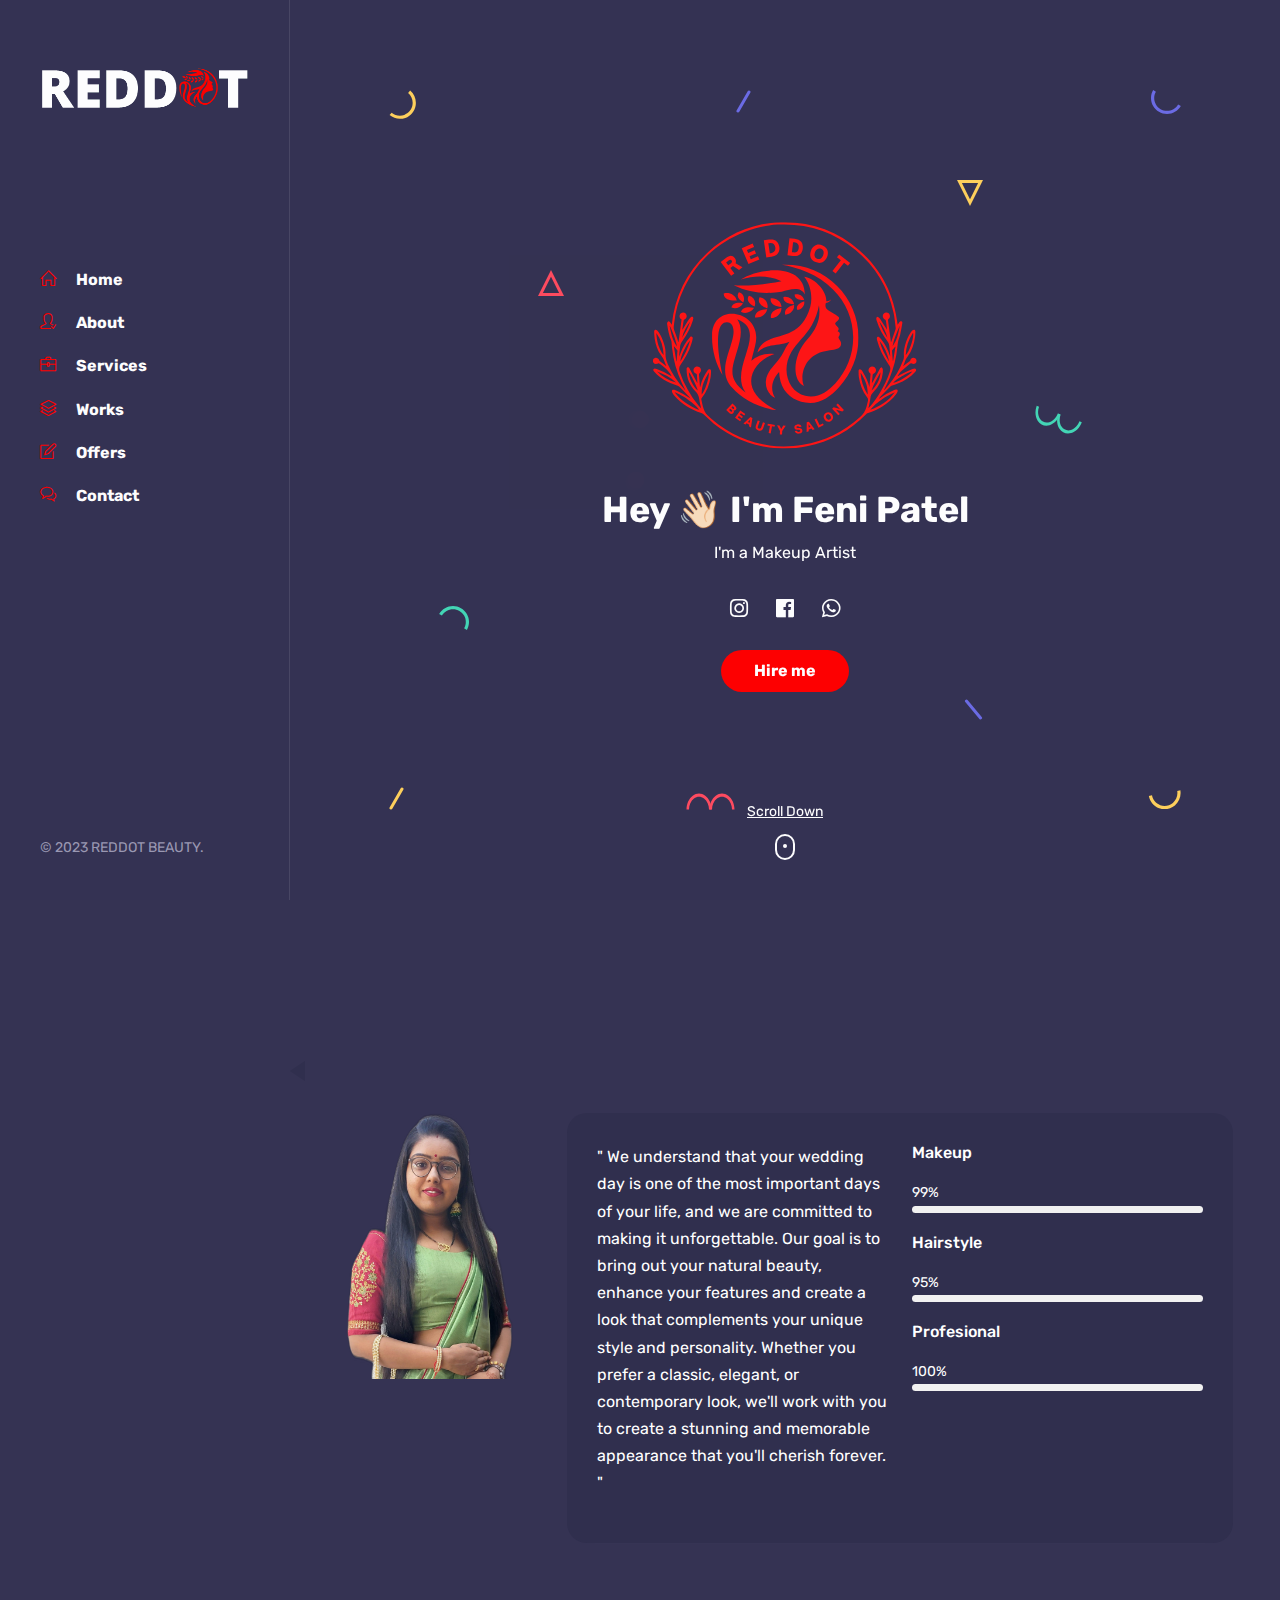
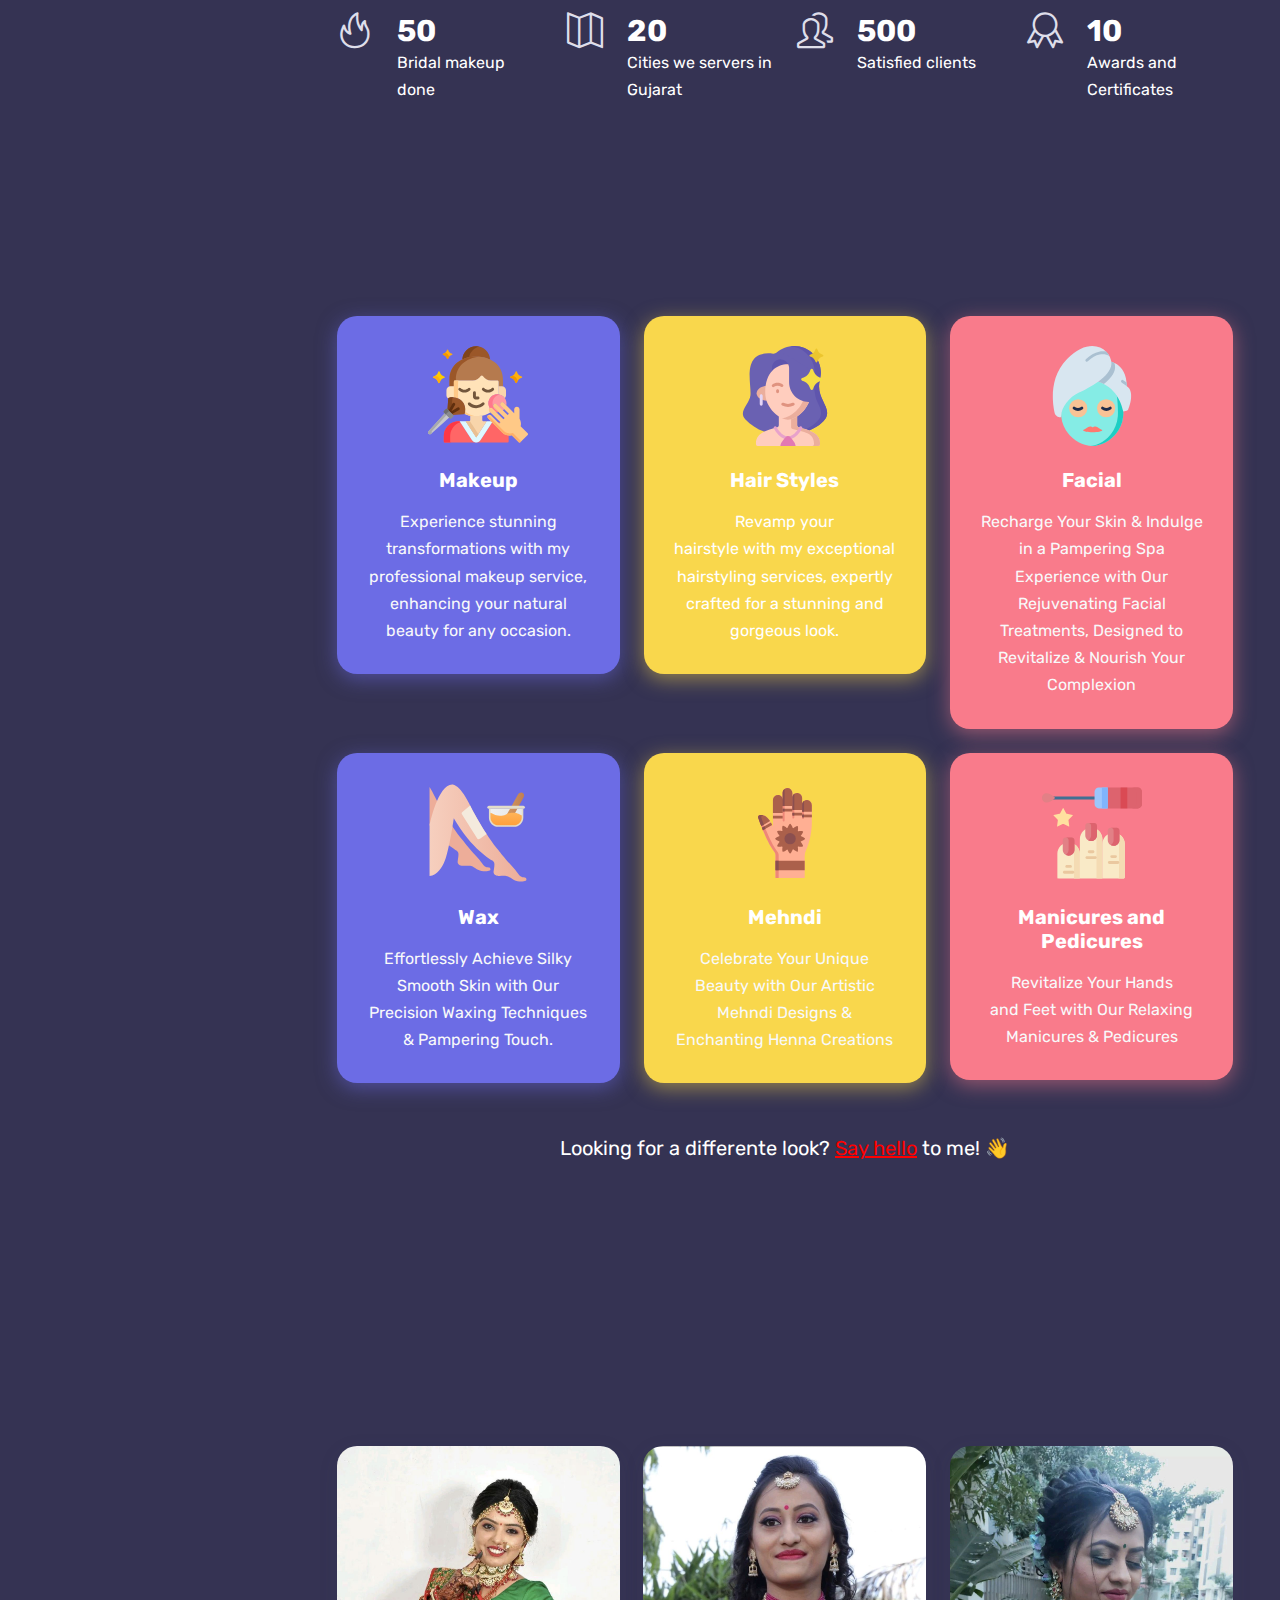
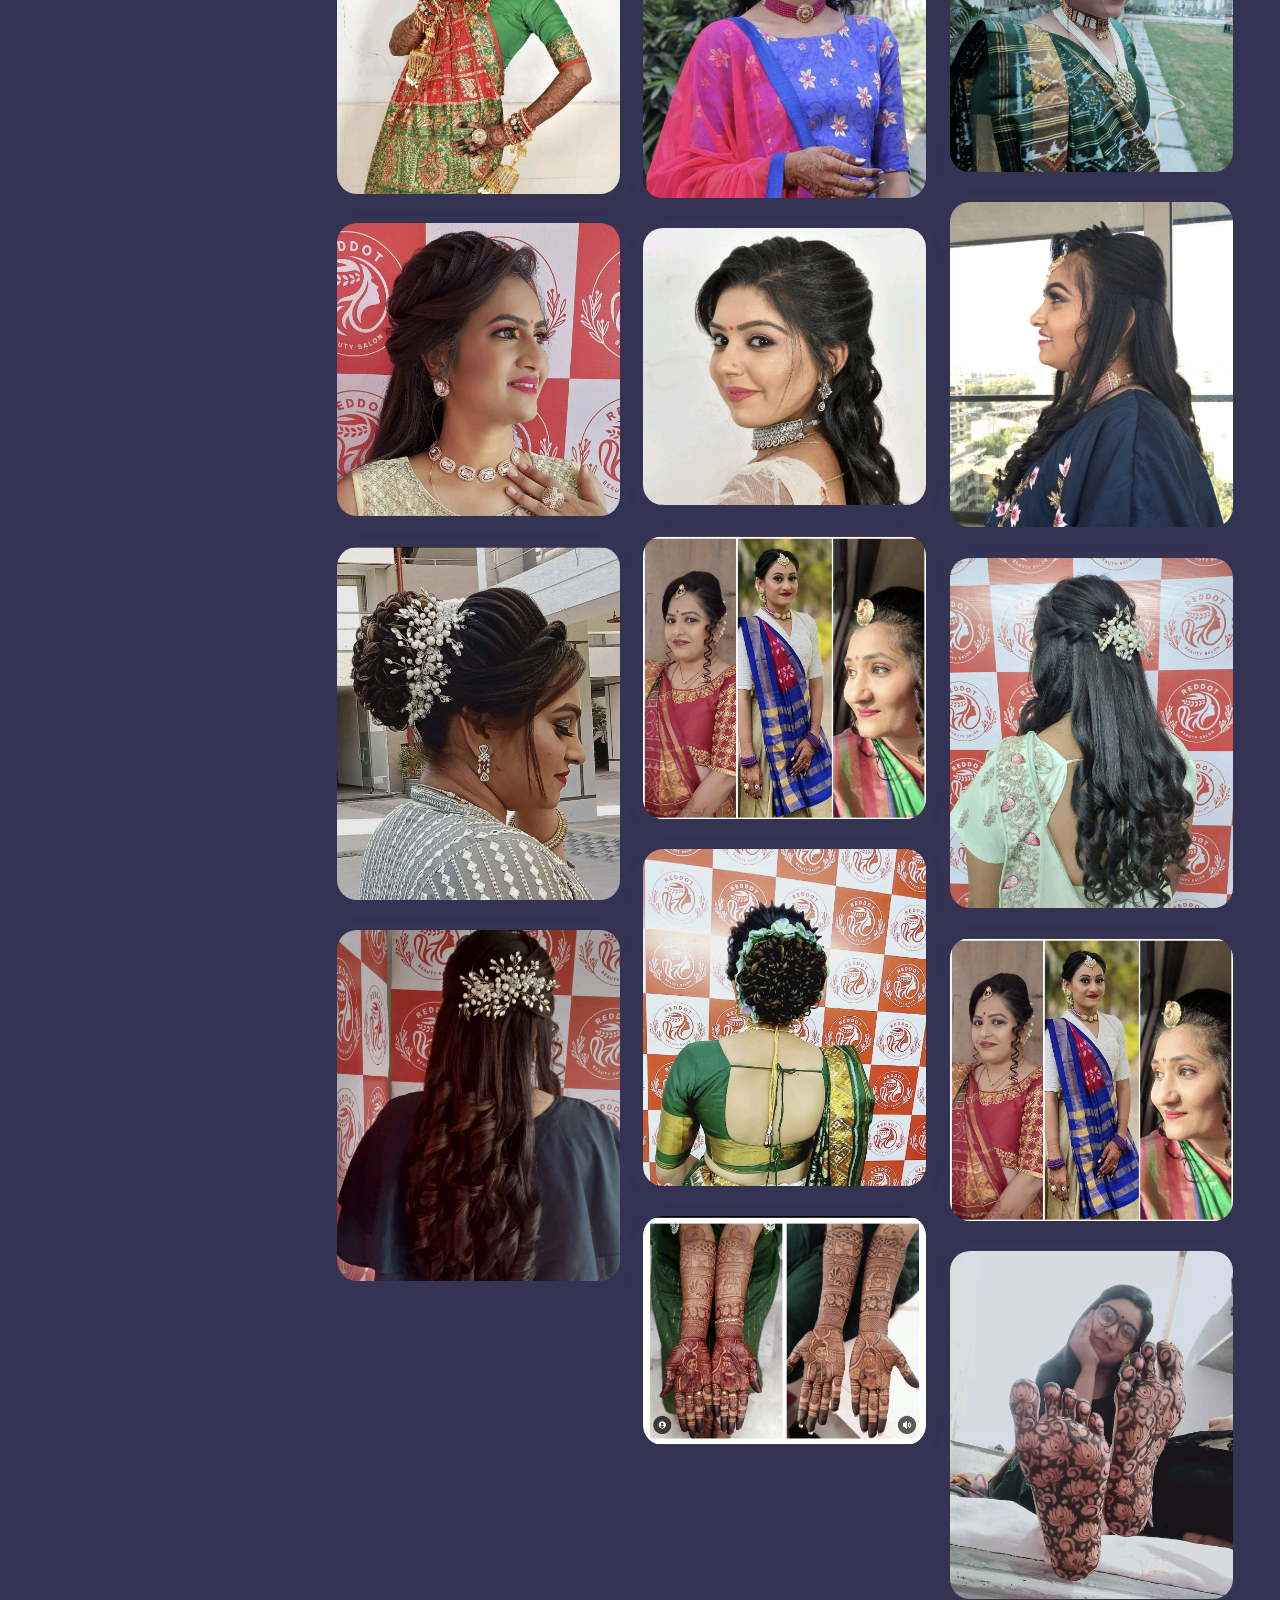
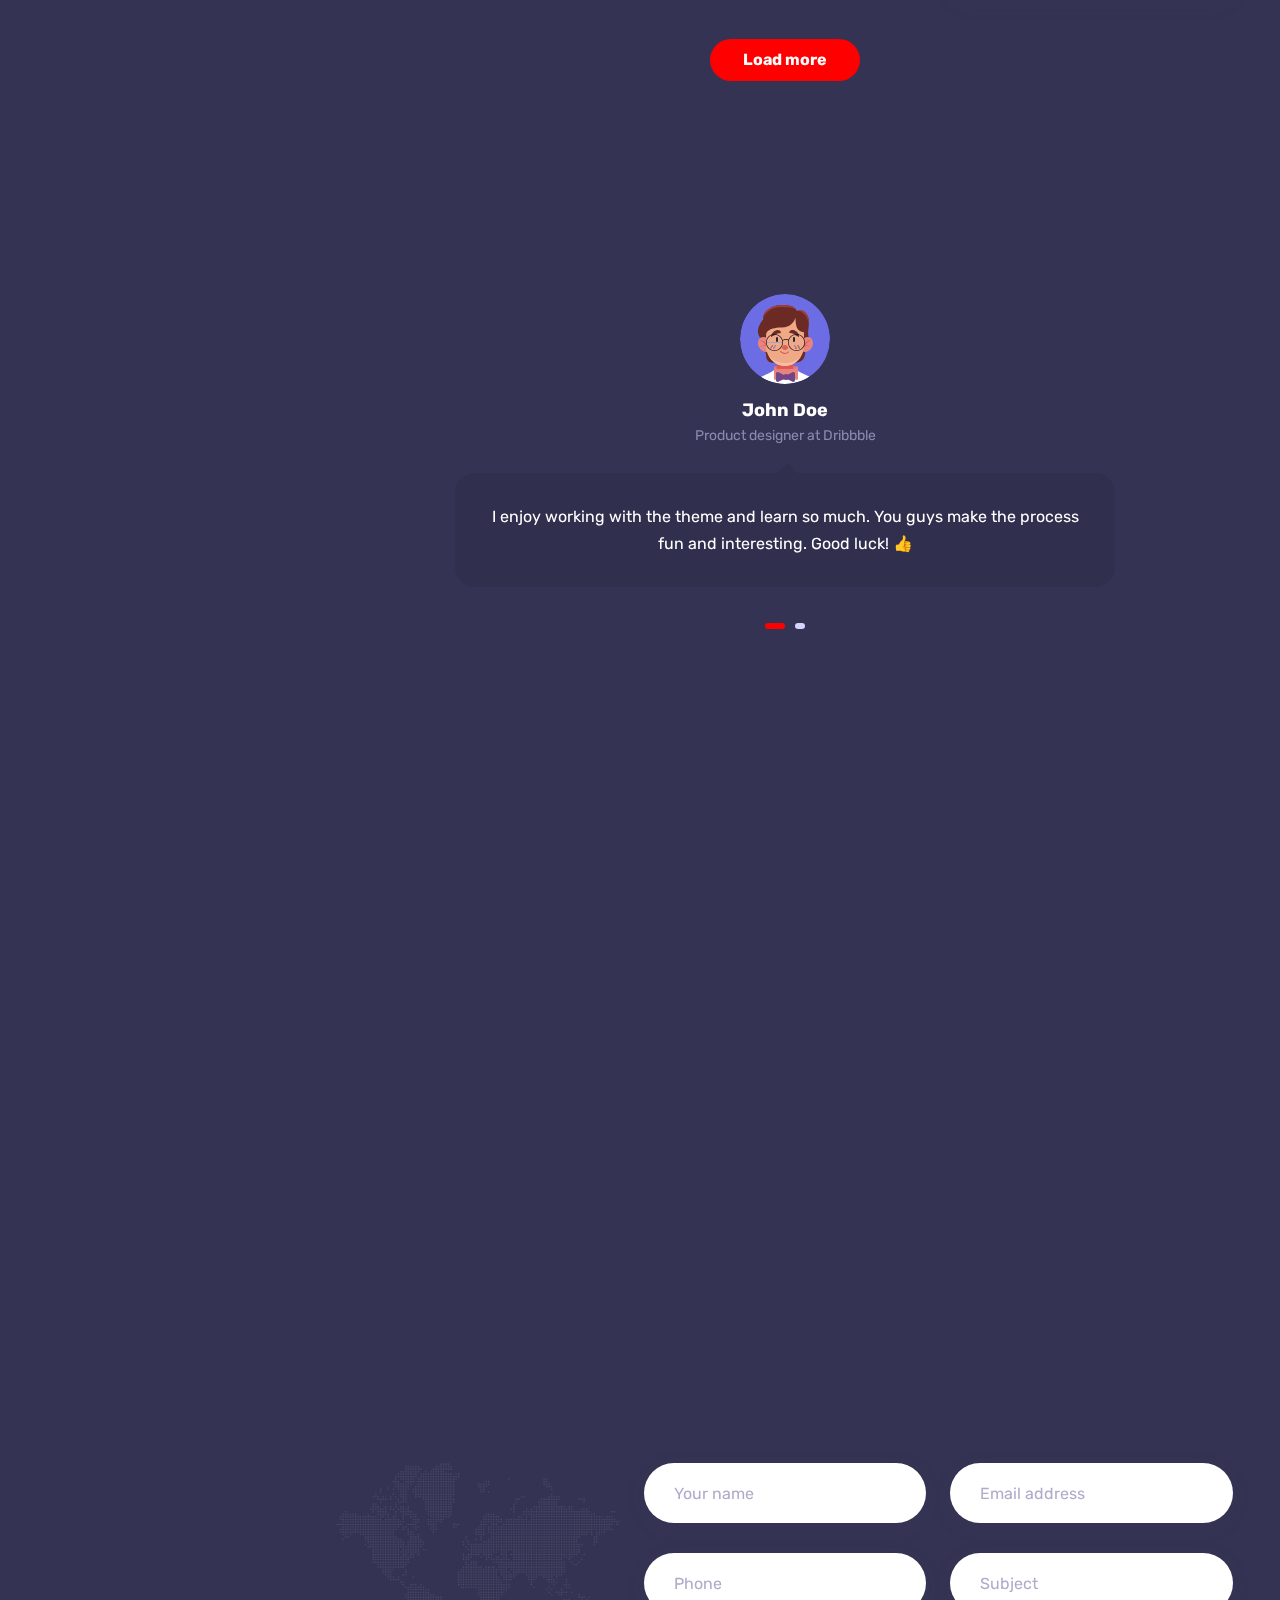
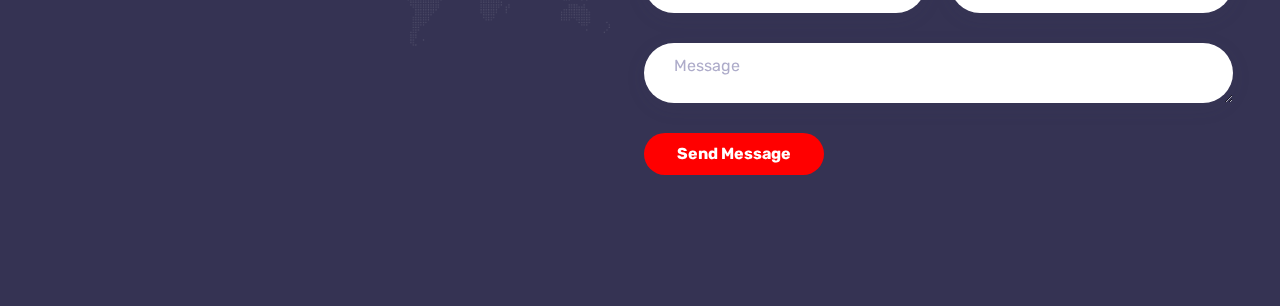
==== commit ac1daa14: "Google map added in bottom" ====
--- a/index.html
+++ b/index.html
@@ -1199,6 +1199,10 @@
                 Don't like forms? Send me an
                 <a href="mailto:chhatralatejash@gmail.com">email</a>.
               </p>
+              <iframe
+              src="https://www.google.com/maps/embed?pb=!1m18!1m12!1m3!1d3671.171237037373!2d72.6713415153364!3d23.054182920930288!2m3!1f0!2f0!3f0!3m2!1i1024!2i768!4f13.1!3m3!1m2!1s0x395e8746e6545ce3%3A0xb058ed2696693192!2sReddot%20Beauty%20by%20Feni%20Patel!5e0!3m2!1sen!2sin!4v1676278128223!5m2!1sen!2sin"
+              width="310" height="230" style="border:0;" allowfullscreen="" loading="lazy"
+              referrerpolicy="no-referrer-when-downgrade"></iframe>
             </div>
           </div>
 
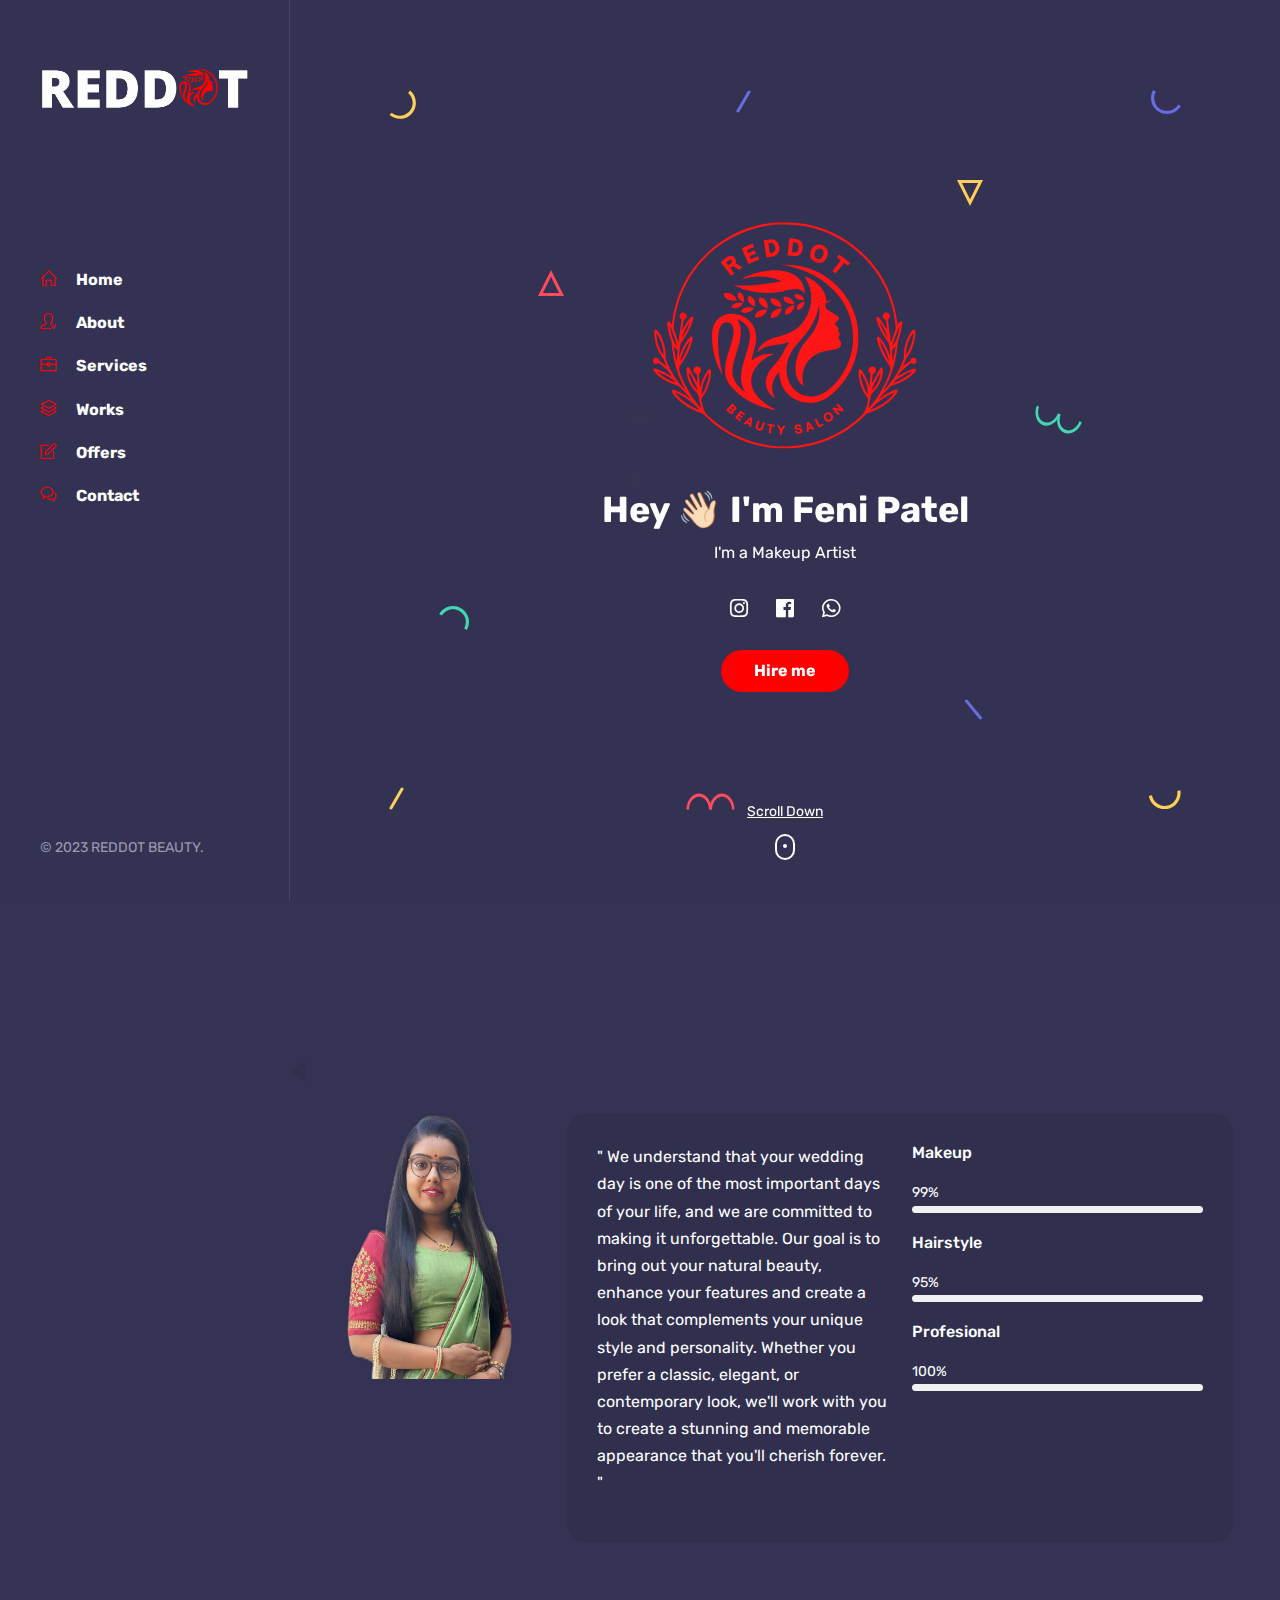
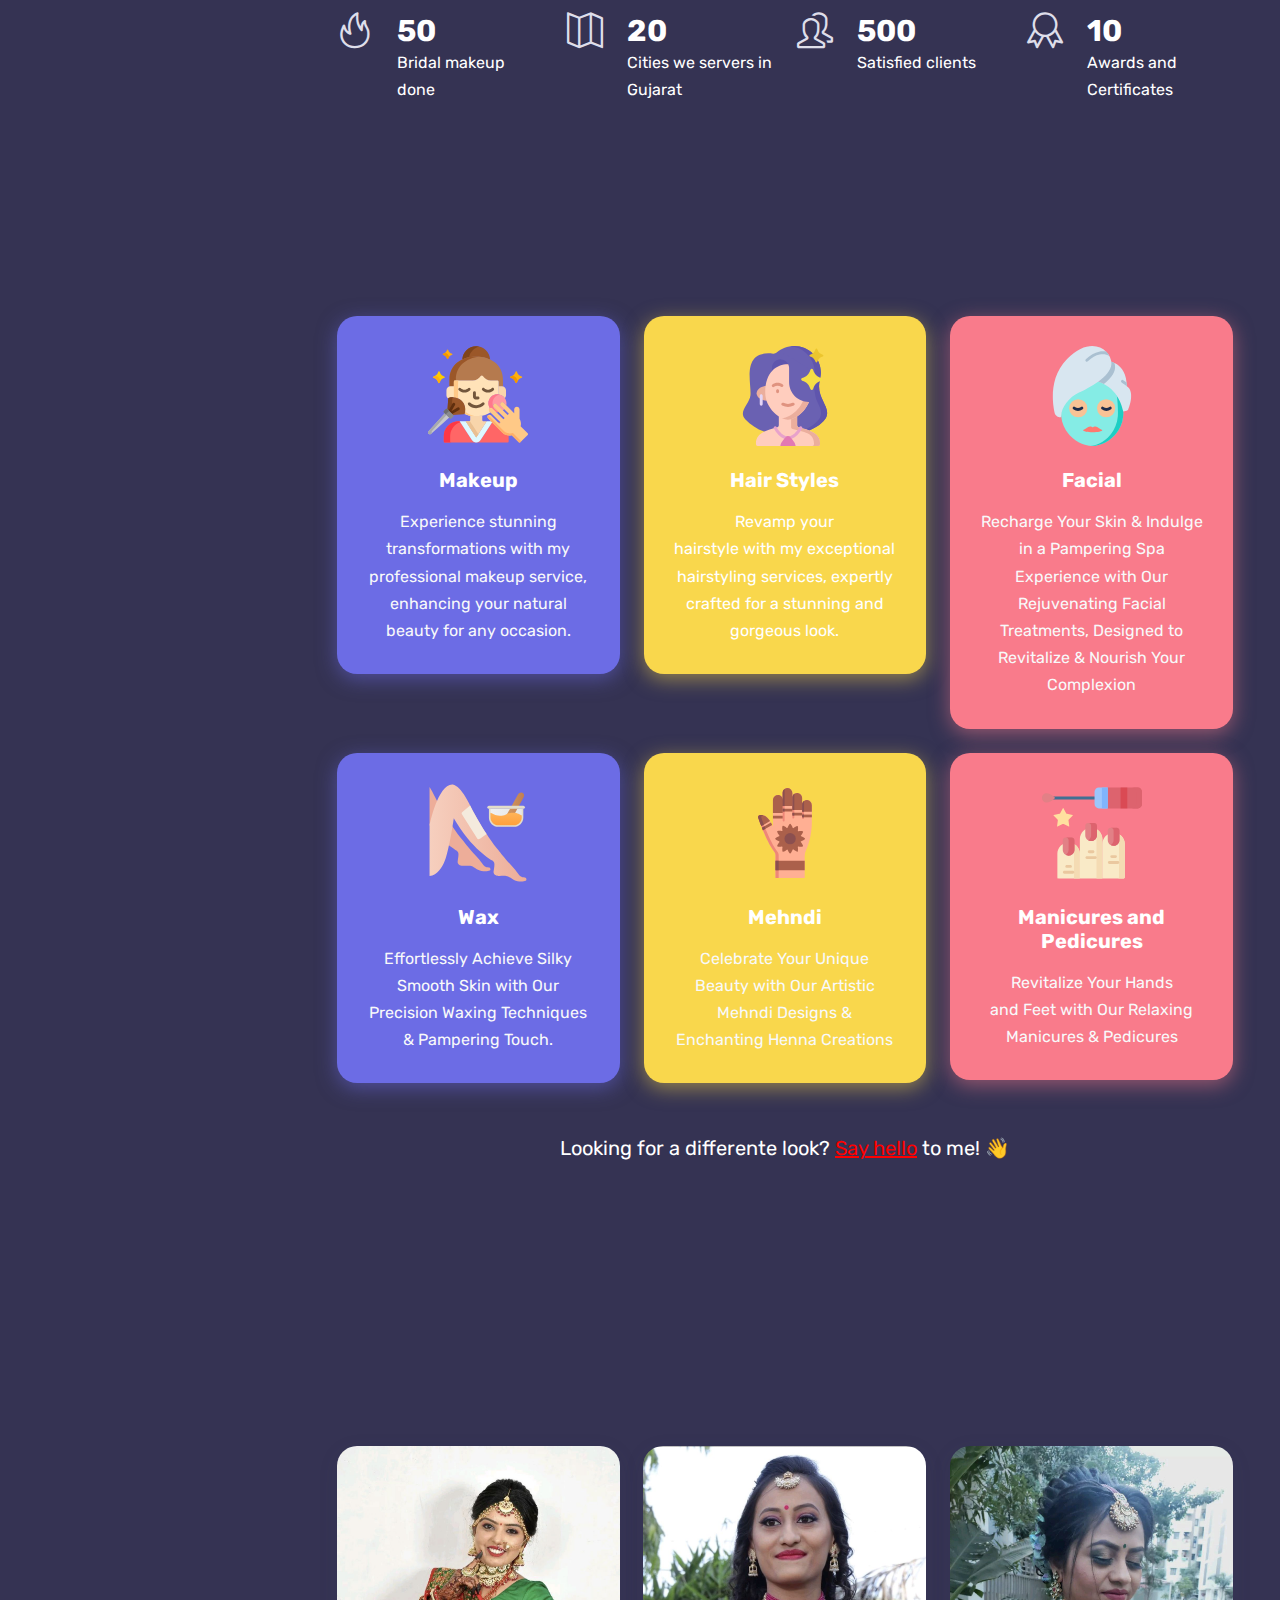
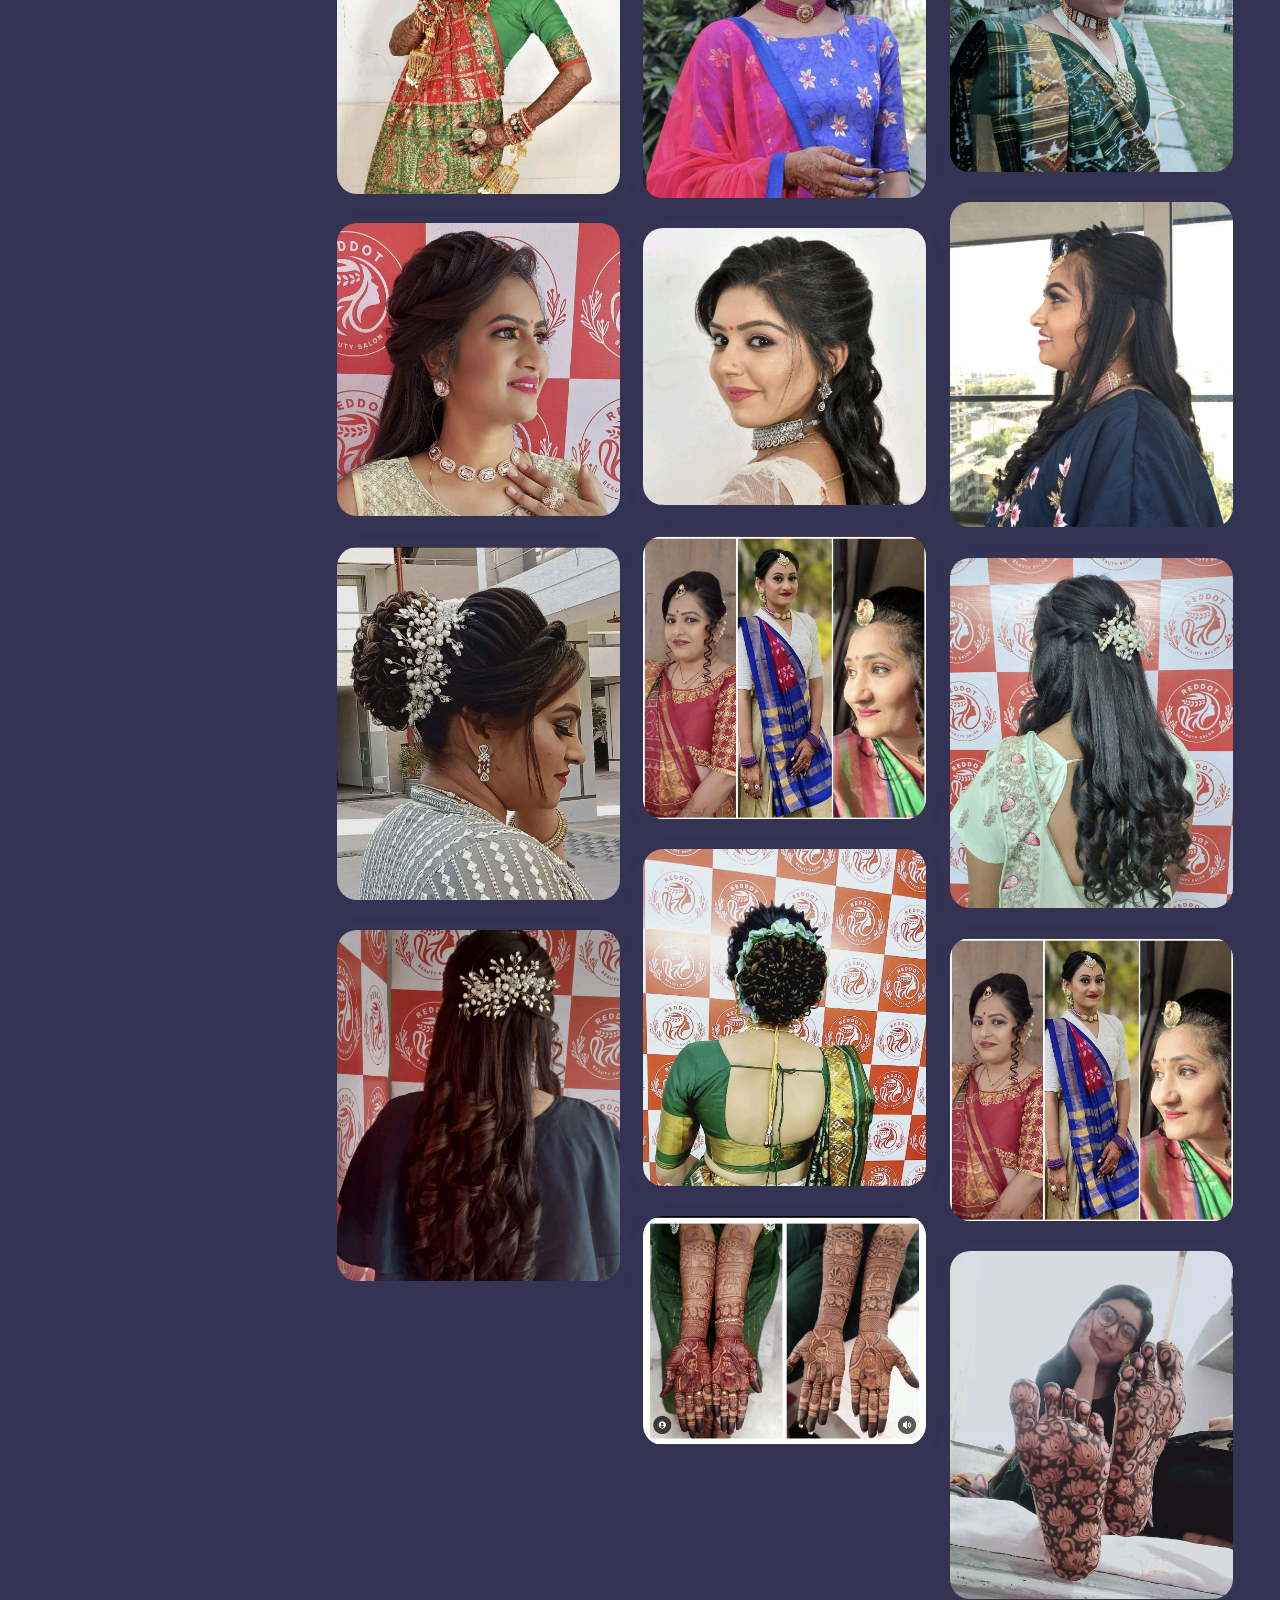
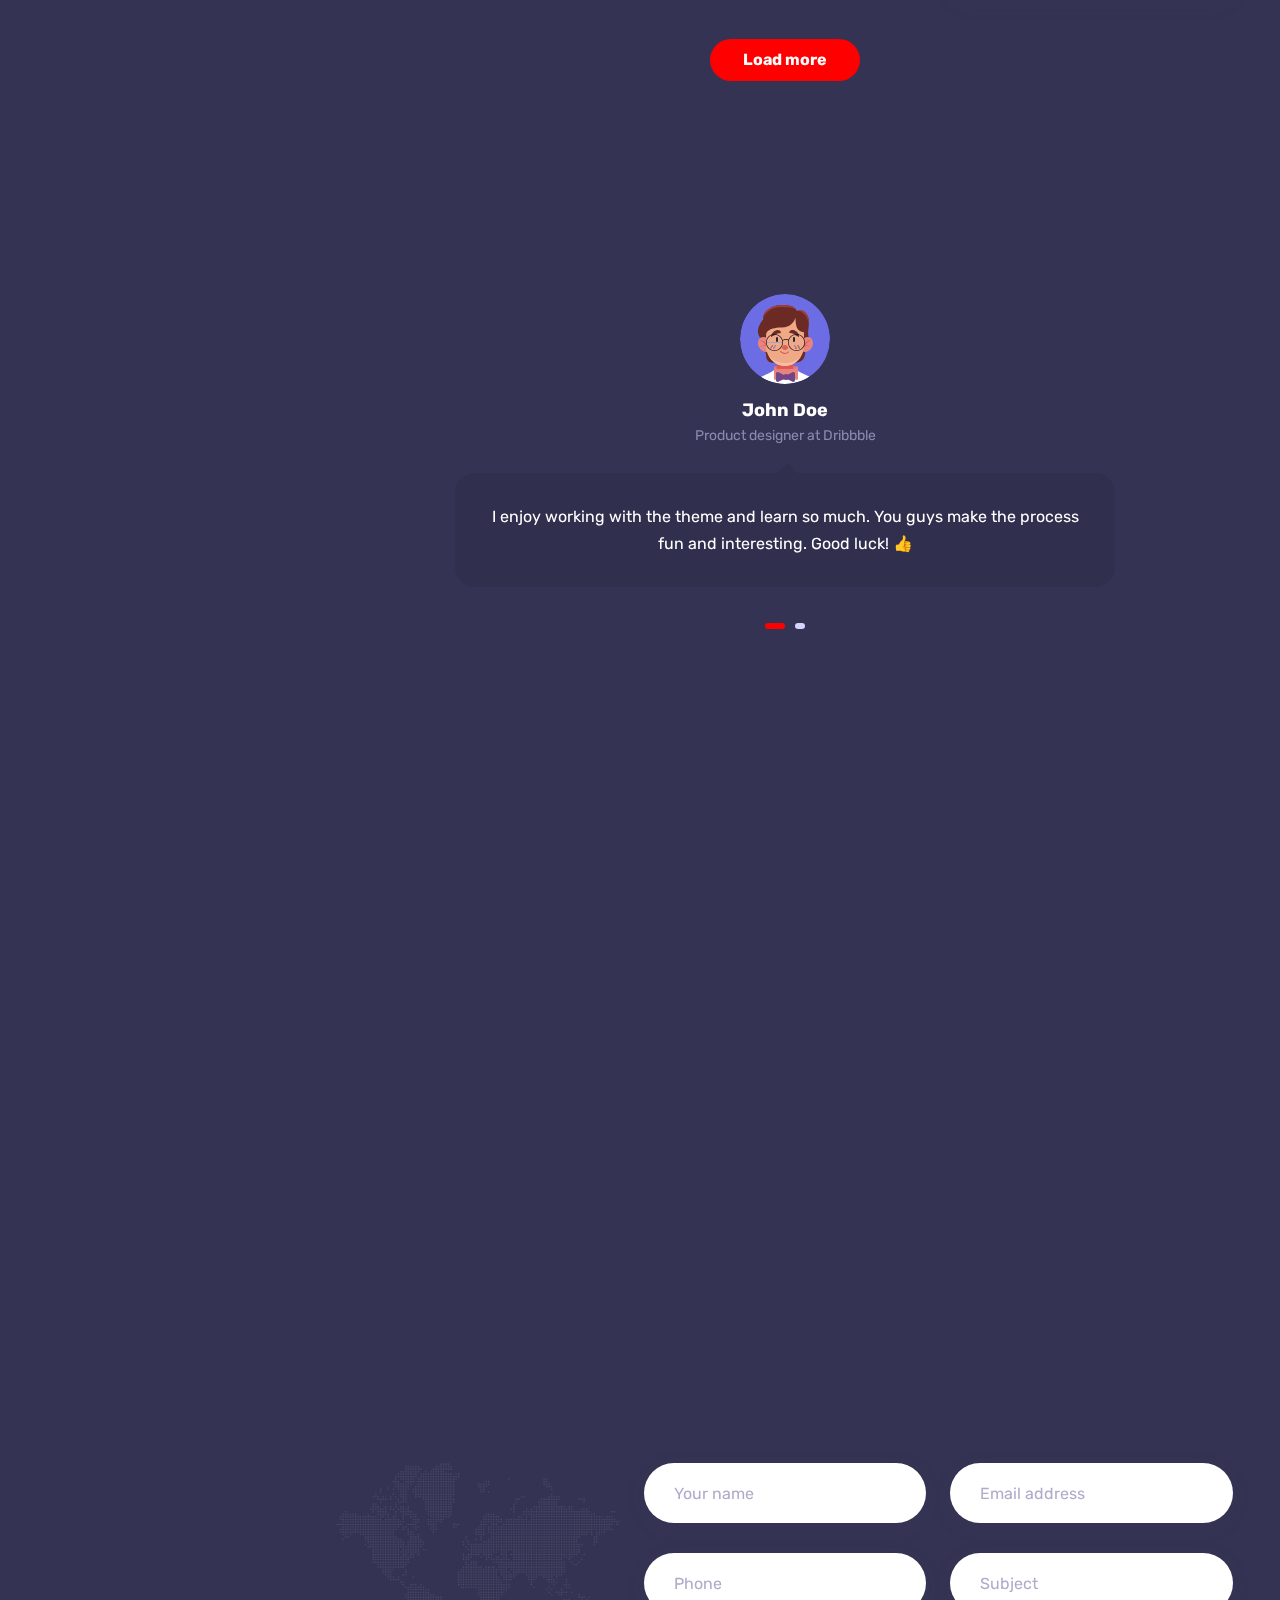
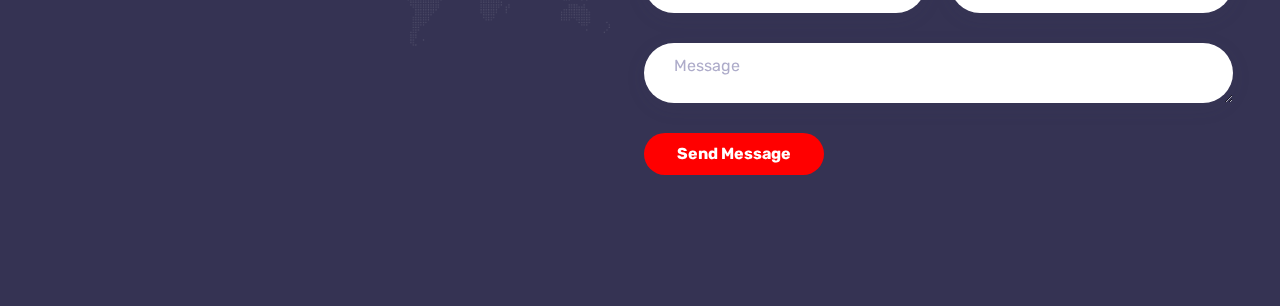
==== commit 3b2de7c4: "new story added in home page new story folder added." ====
--- a/index.html
+++ b/index.html
@@ -208,7 +208,7 @@
 
           <!-- buttons -->
           <div class="mt-4">
-            <a href="#contact" class="btn btn-default">Hire me</a>
+            <a href="Web-story\index.html" class="btn btn-default">Hire me</a>
           </div>
         </div>
 
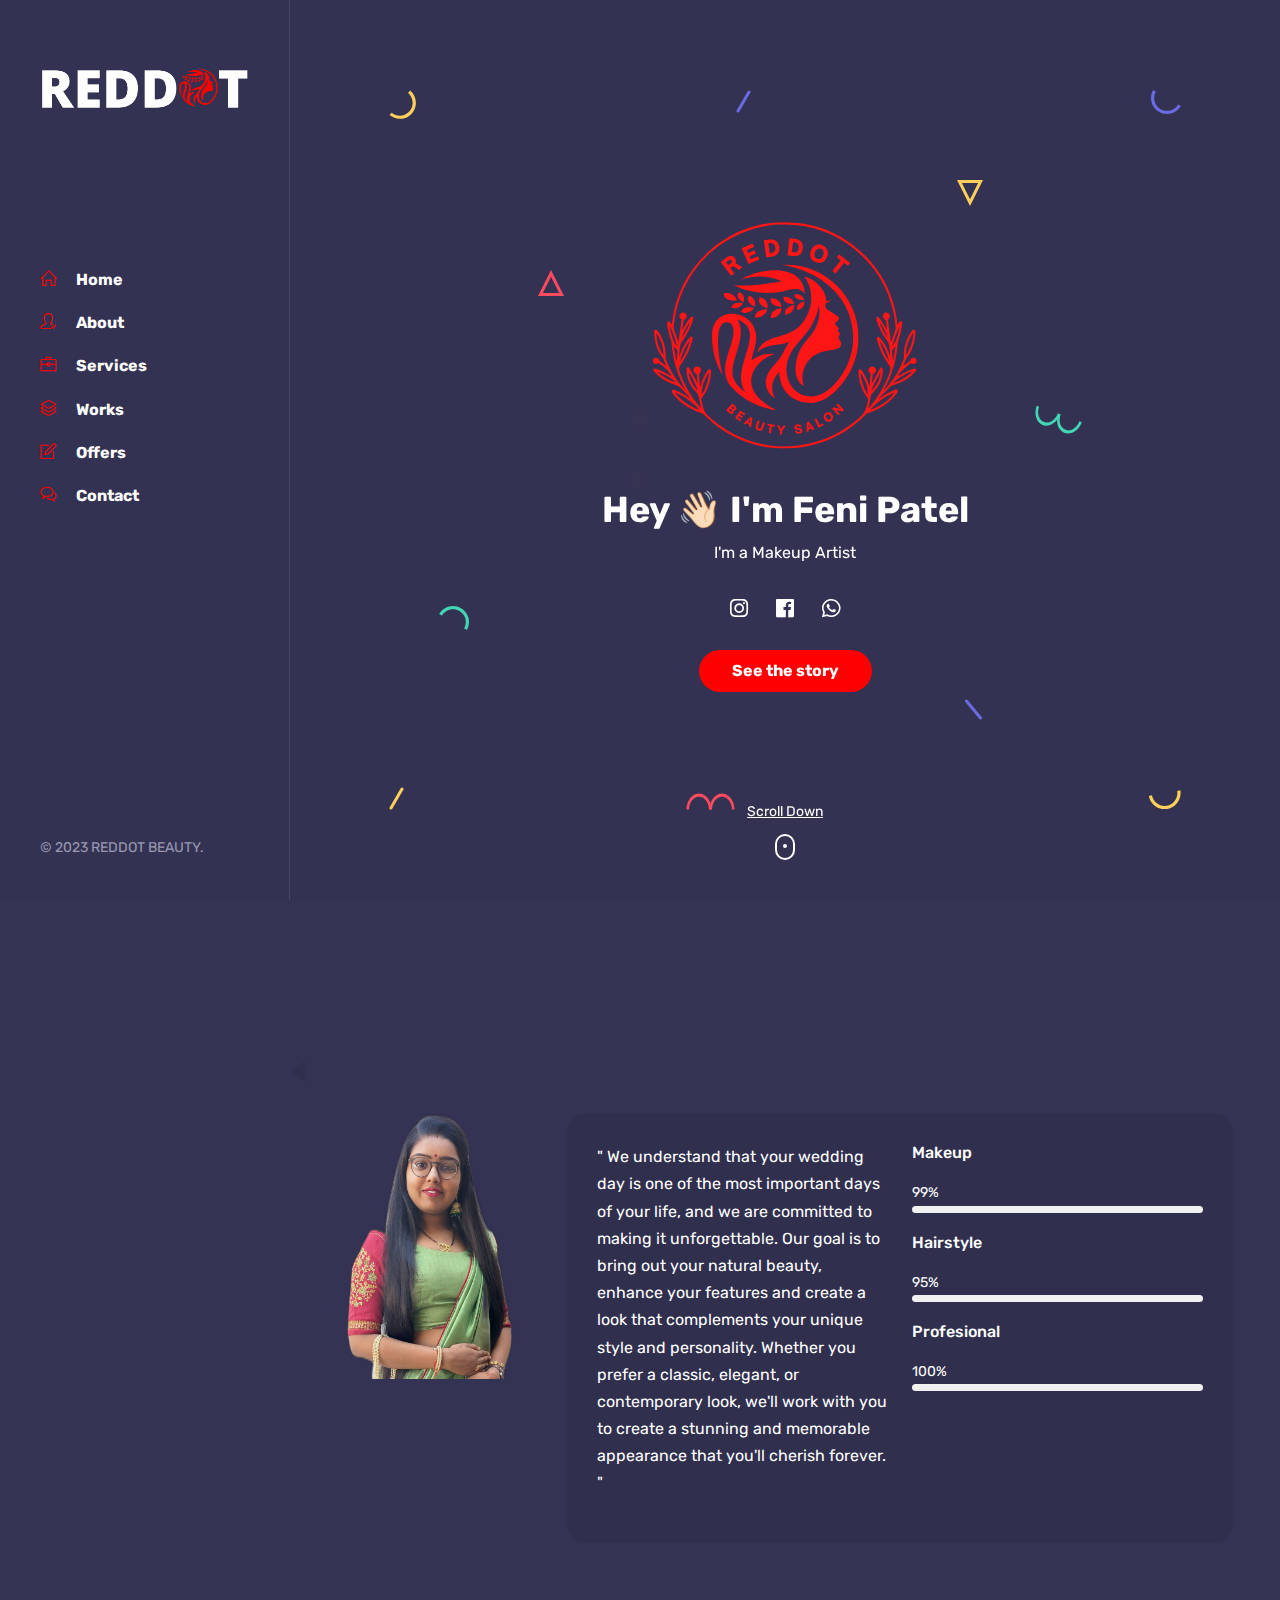
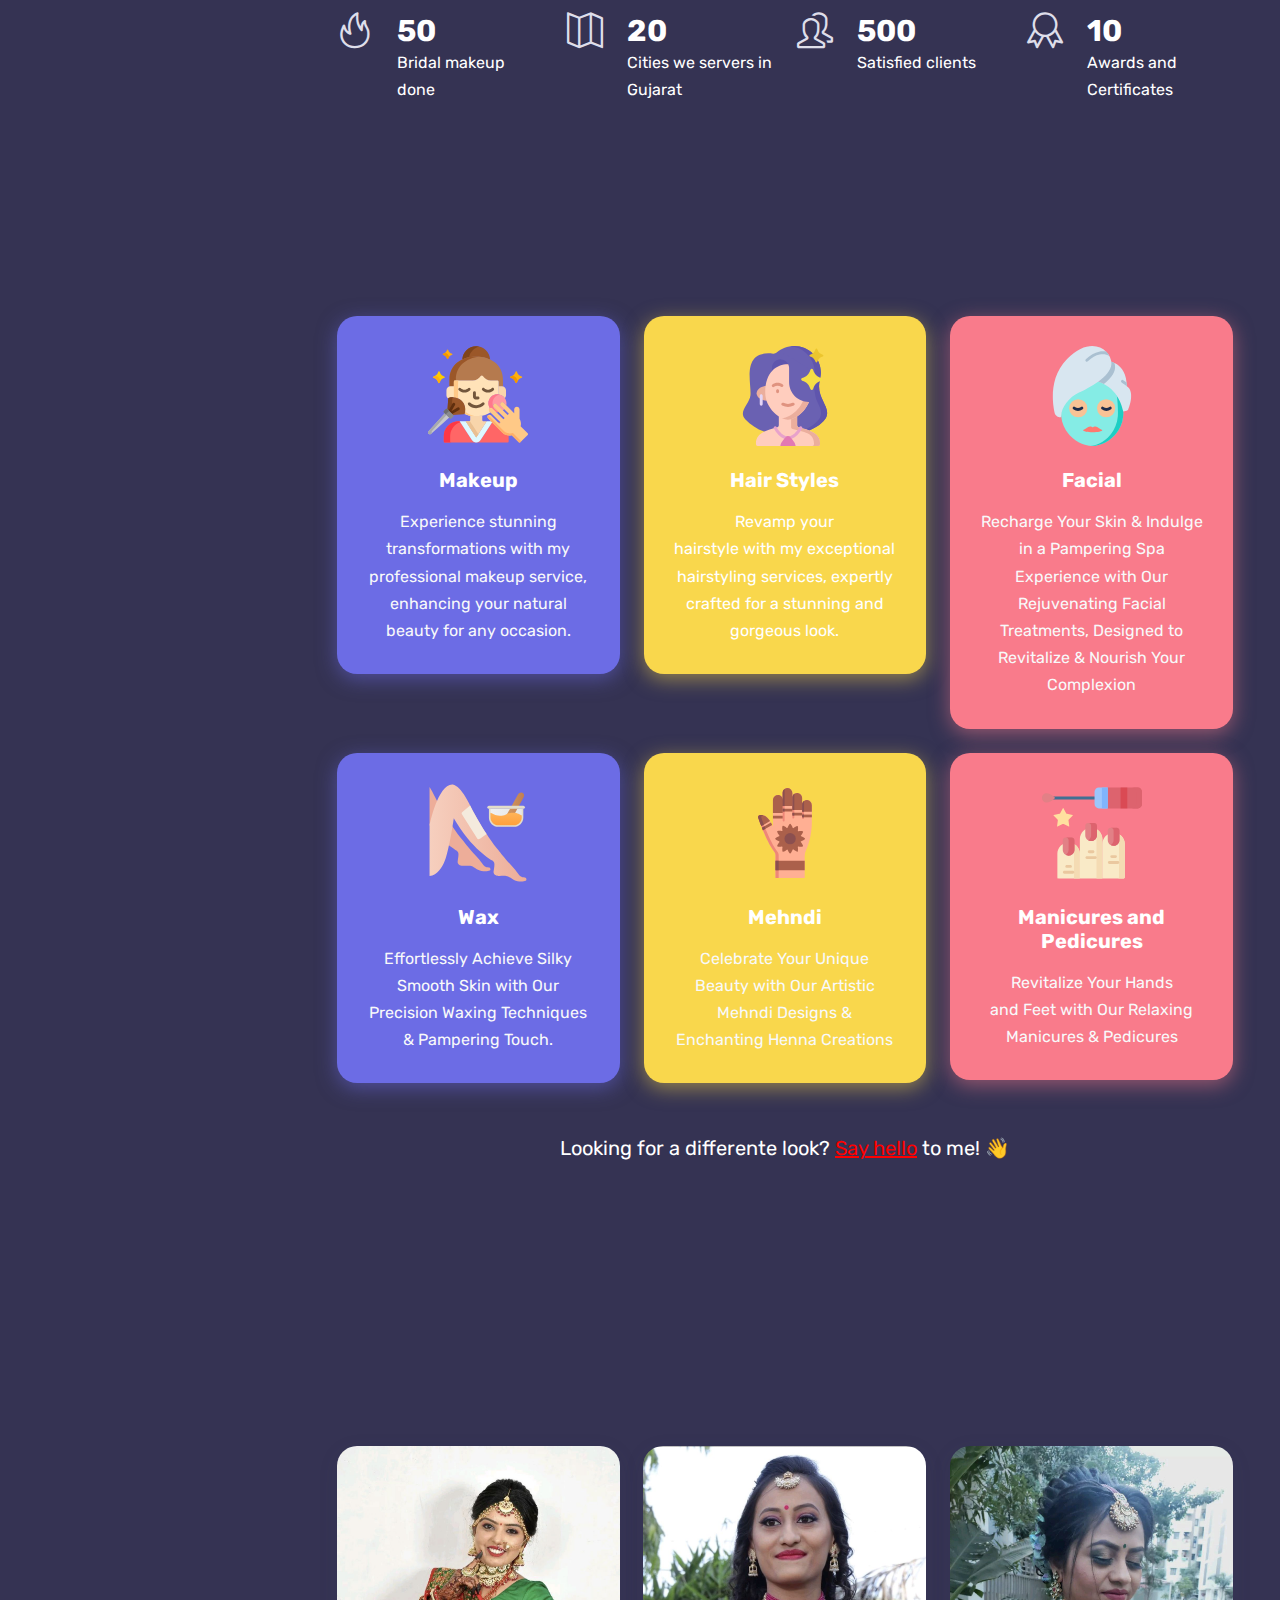
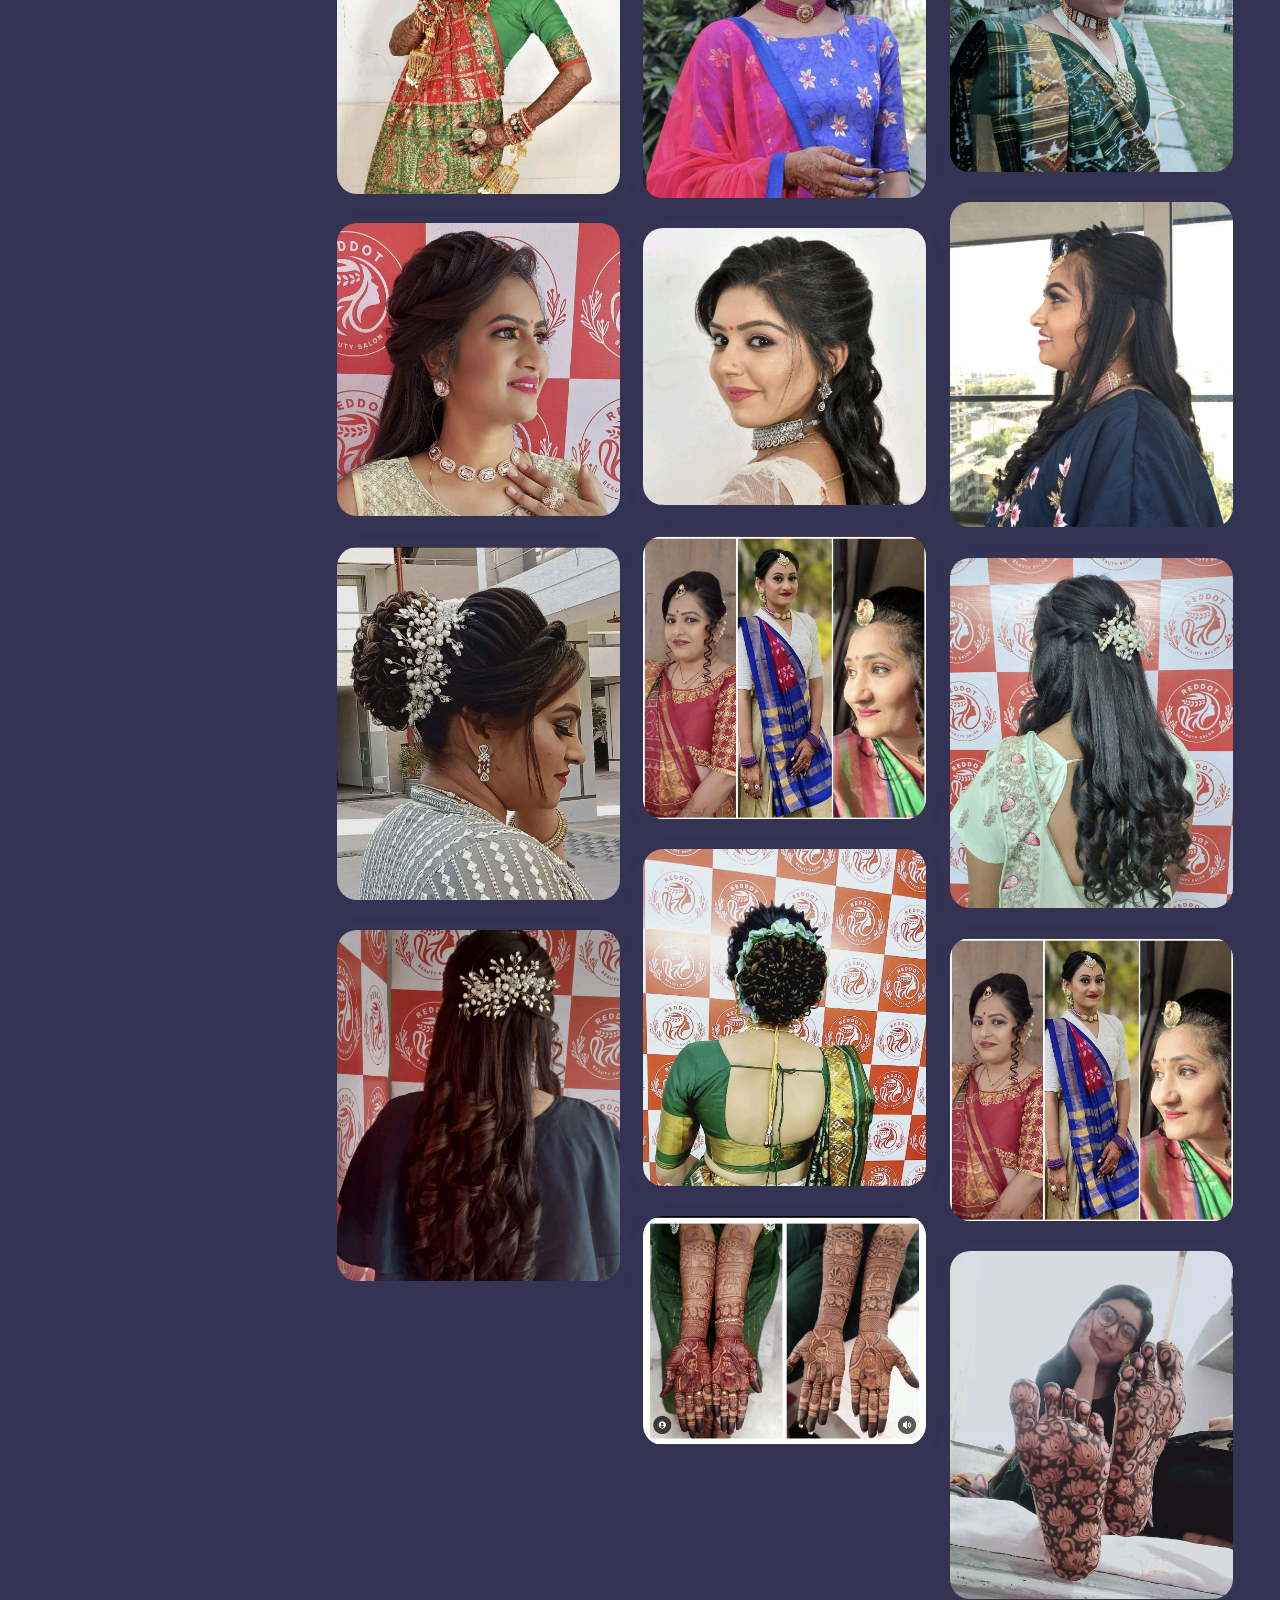
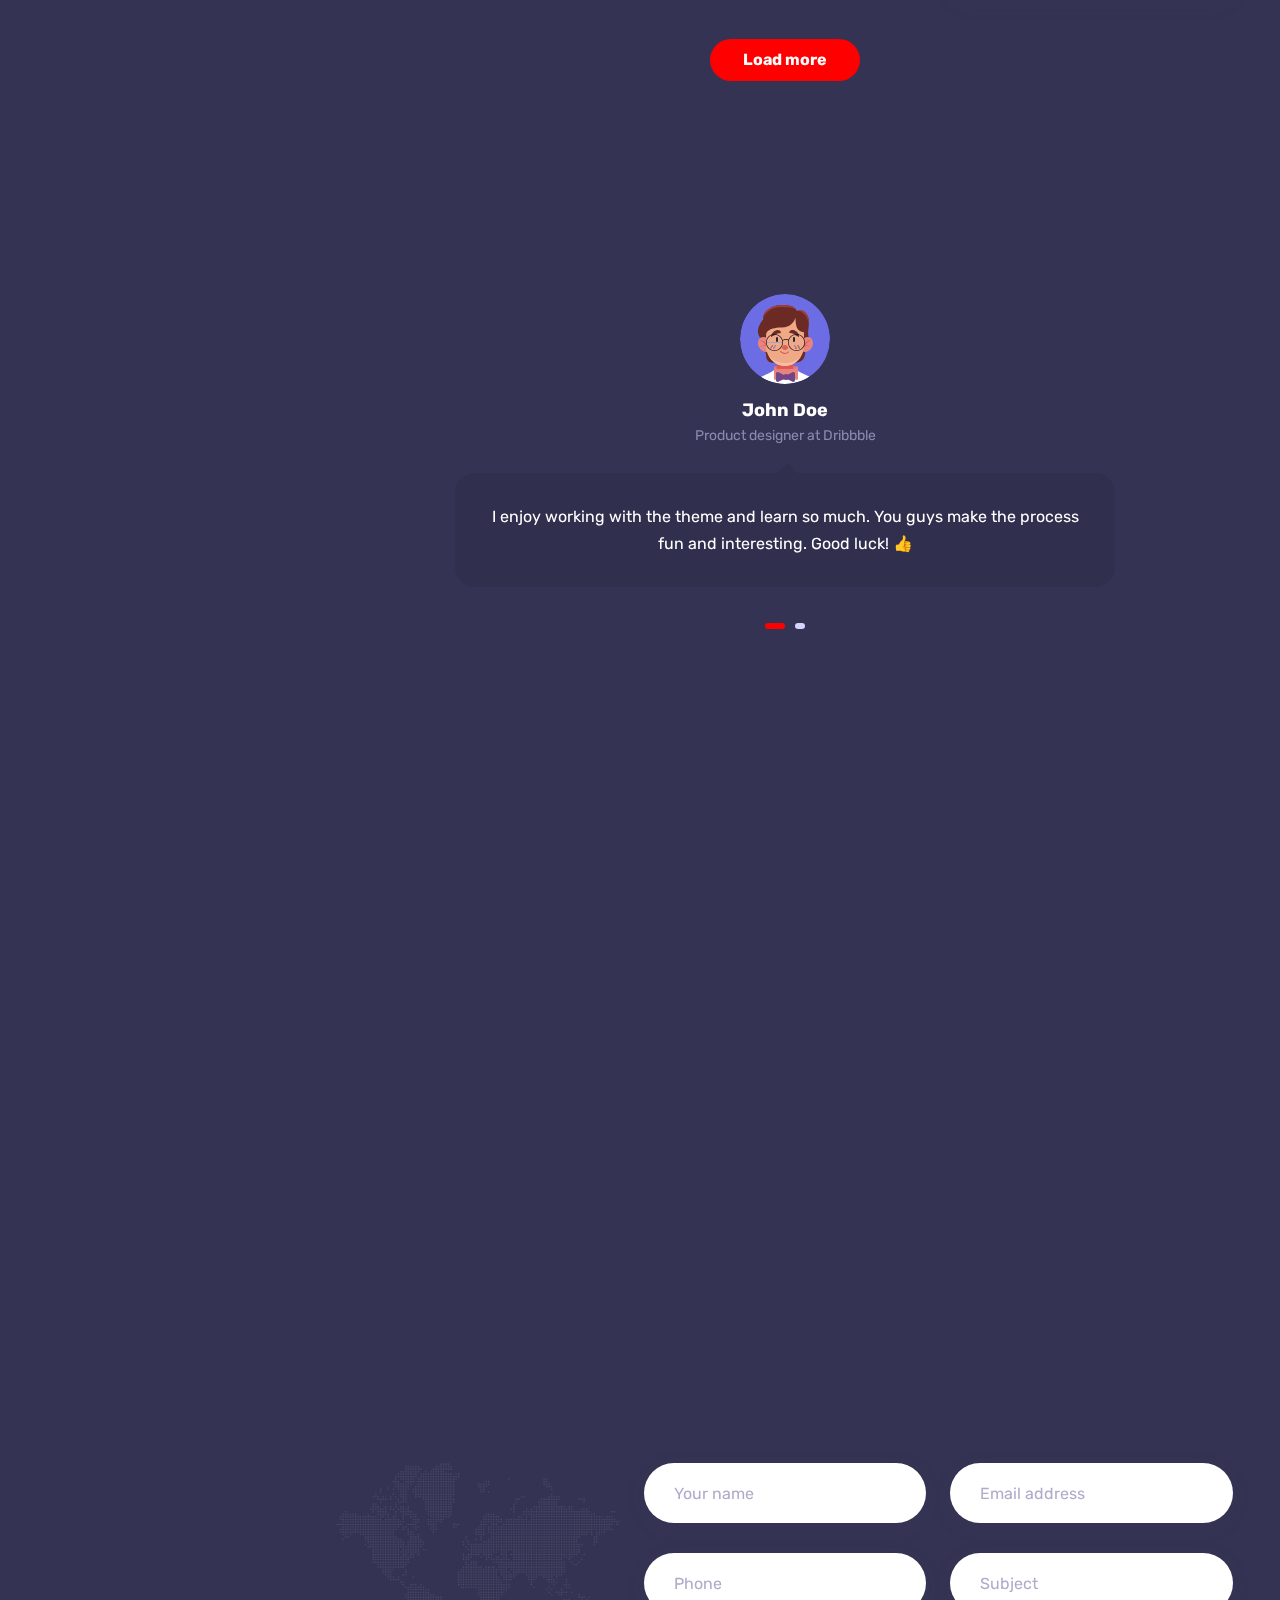
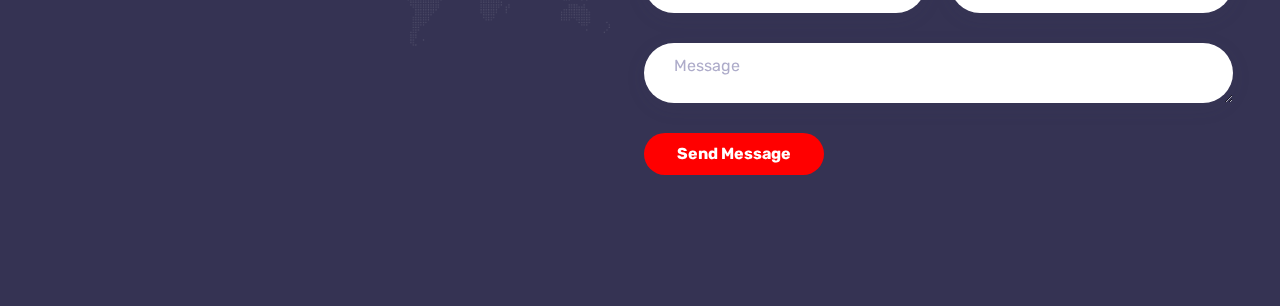
==== commit c9f92332: "story page linked to html" ====
--- a/index.html
+++ b/index.html
@@ -208,7 +208,7 @@
 
           <!-- buttons -->
           <div class="mt-4">
-            <a href="Web-story\index.html" class="btn btn-default">Hire me</a>
+            <a href="Webstories\introstory\introduction.html" class="btn btn-default">See the story</a>
           </div>
         </div>
 
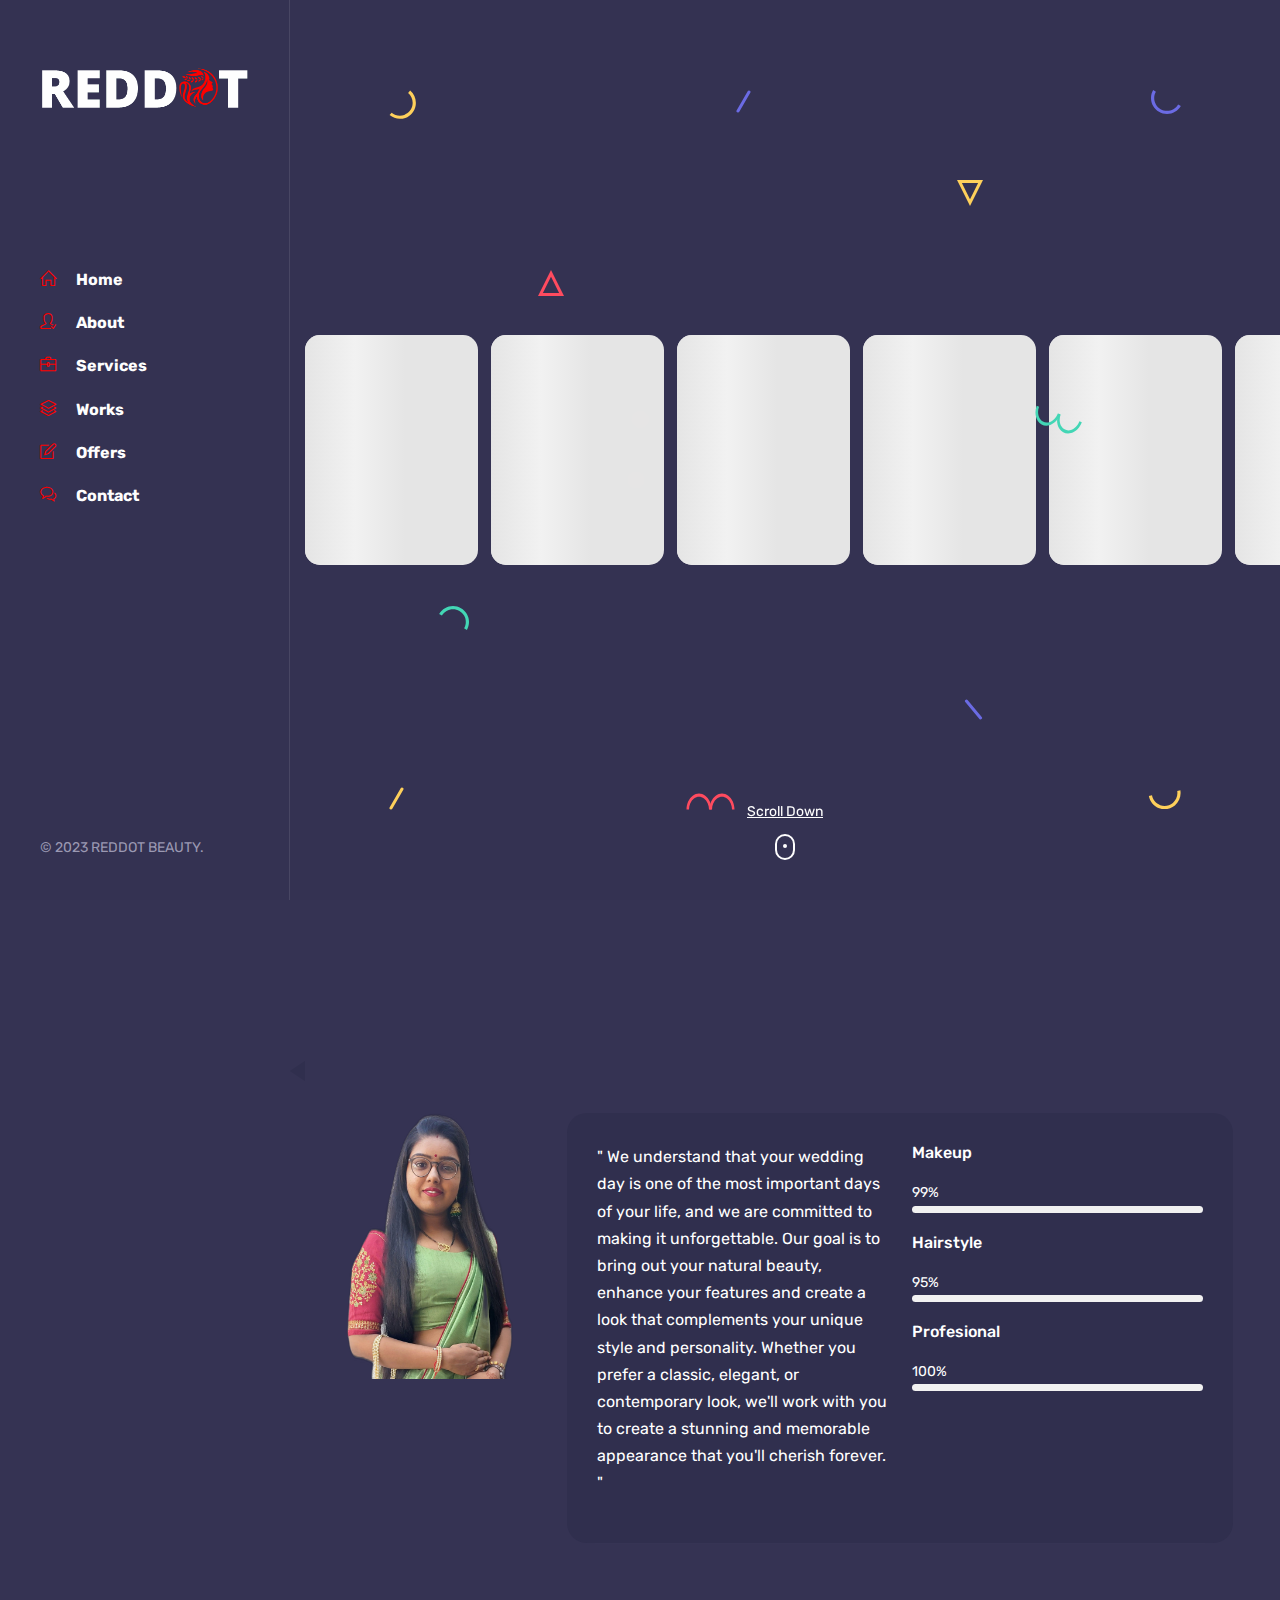
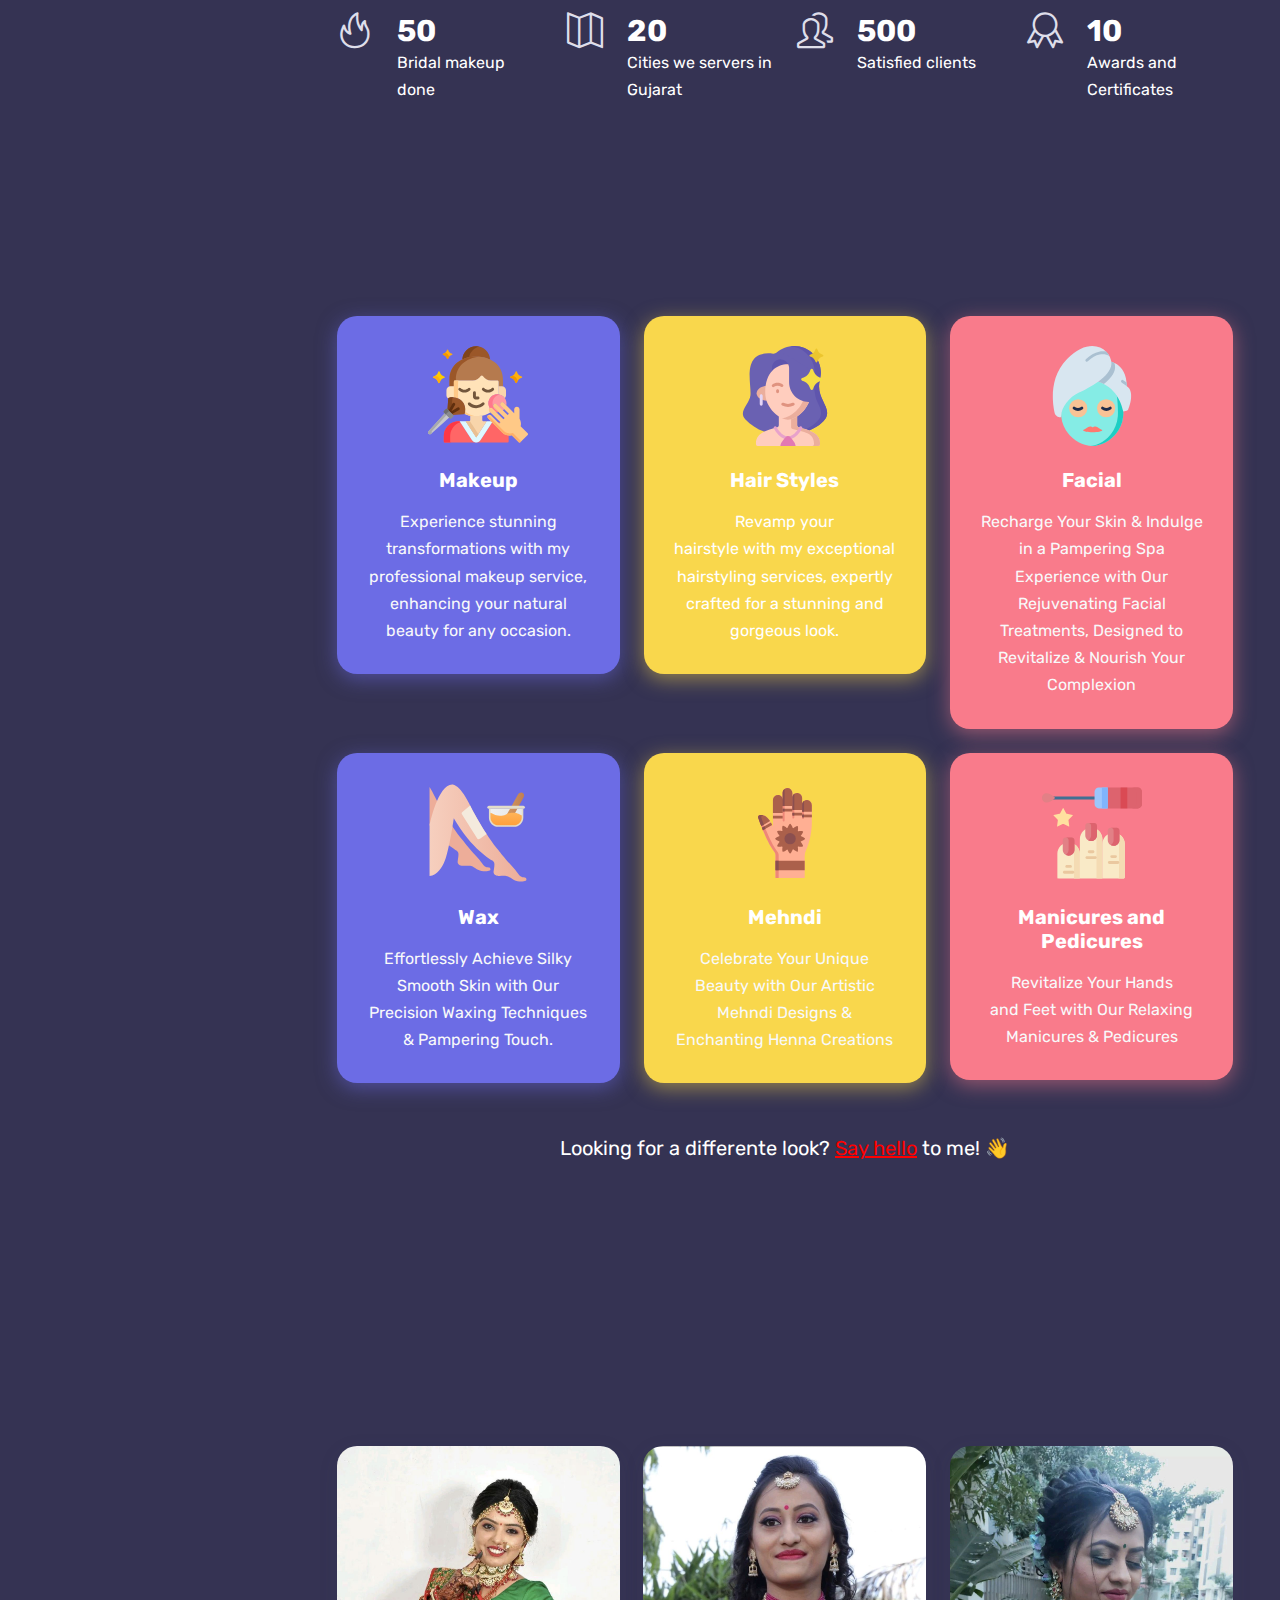
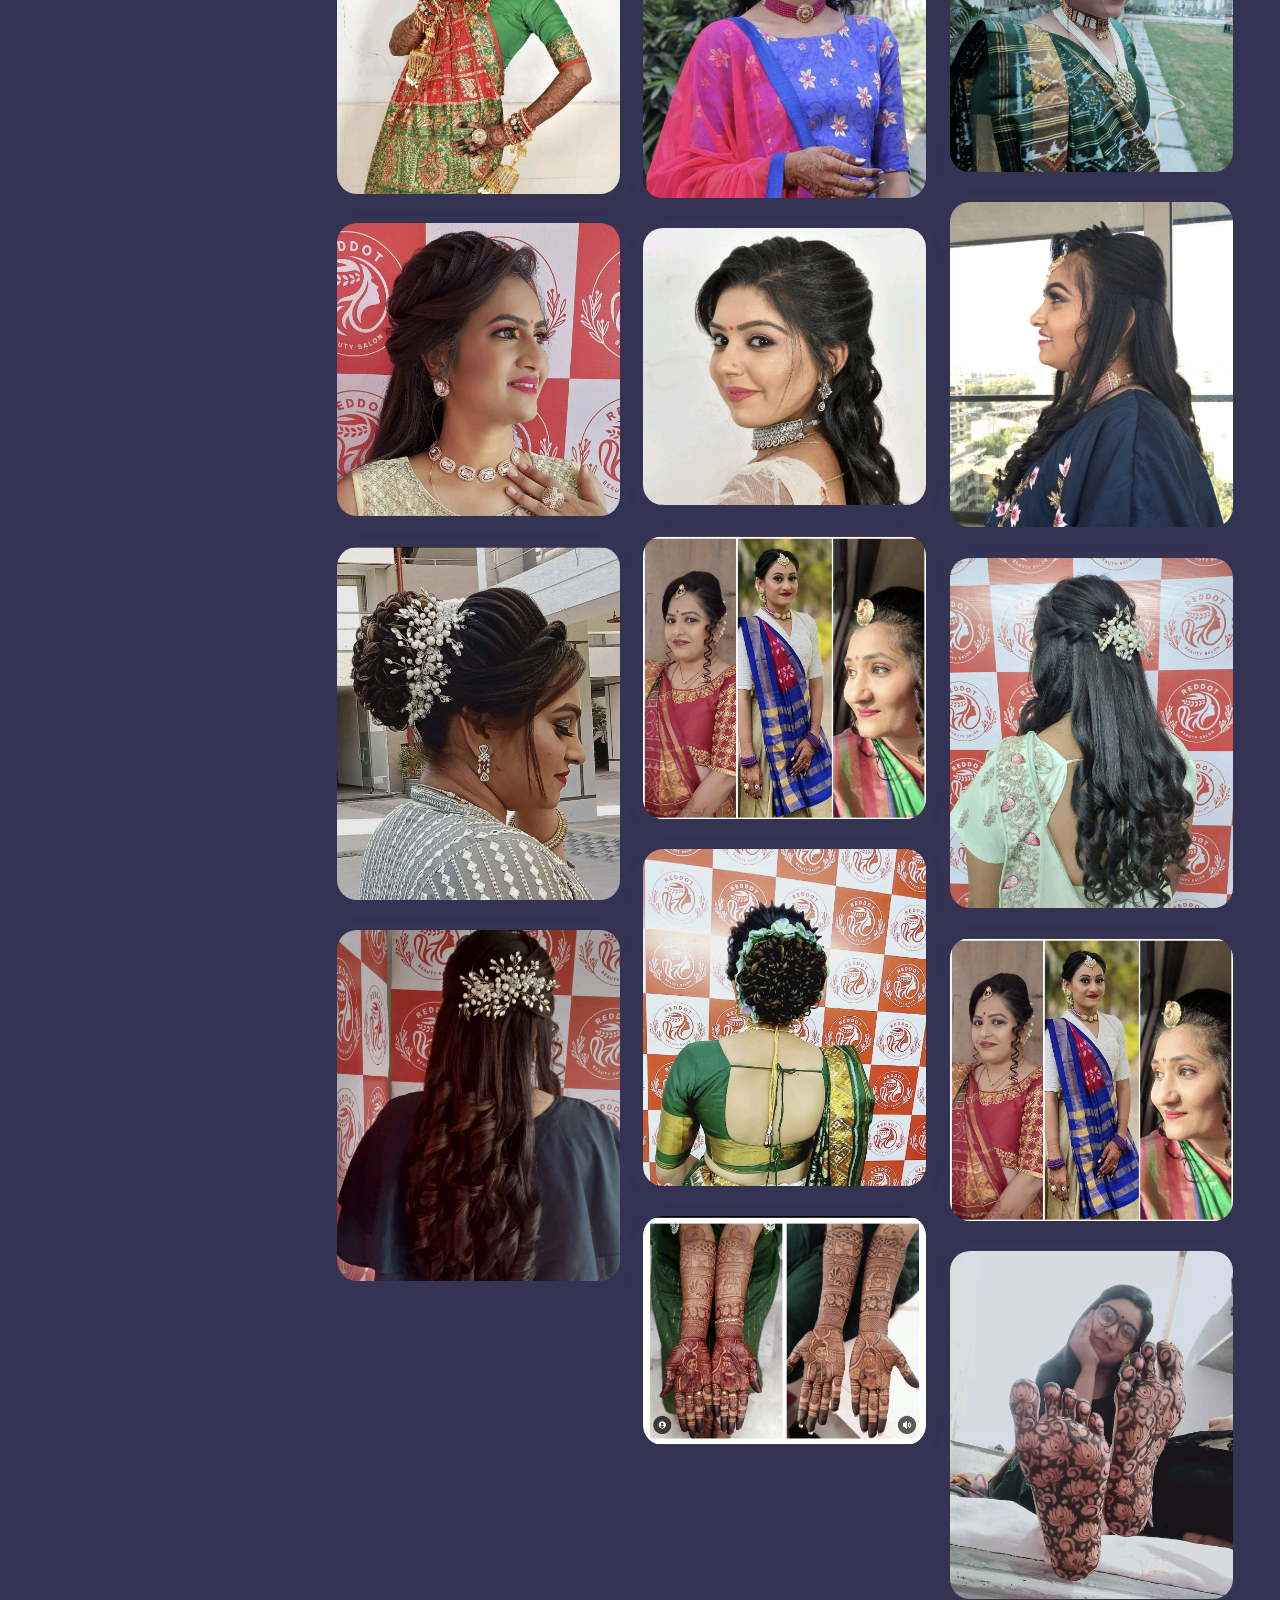
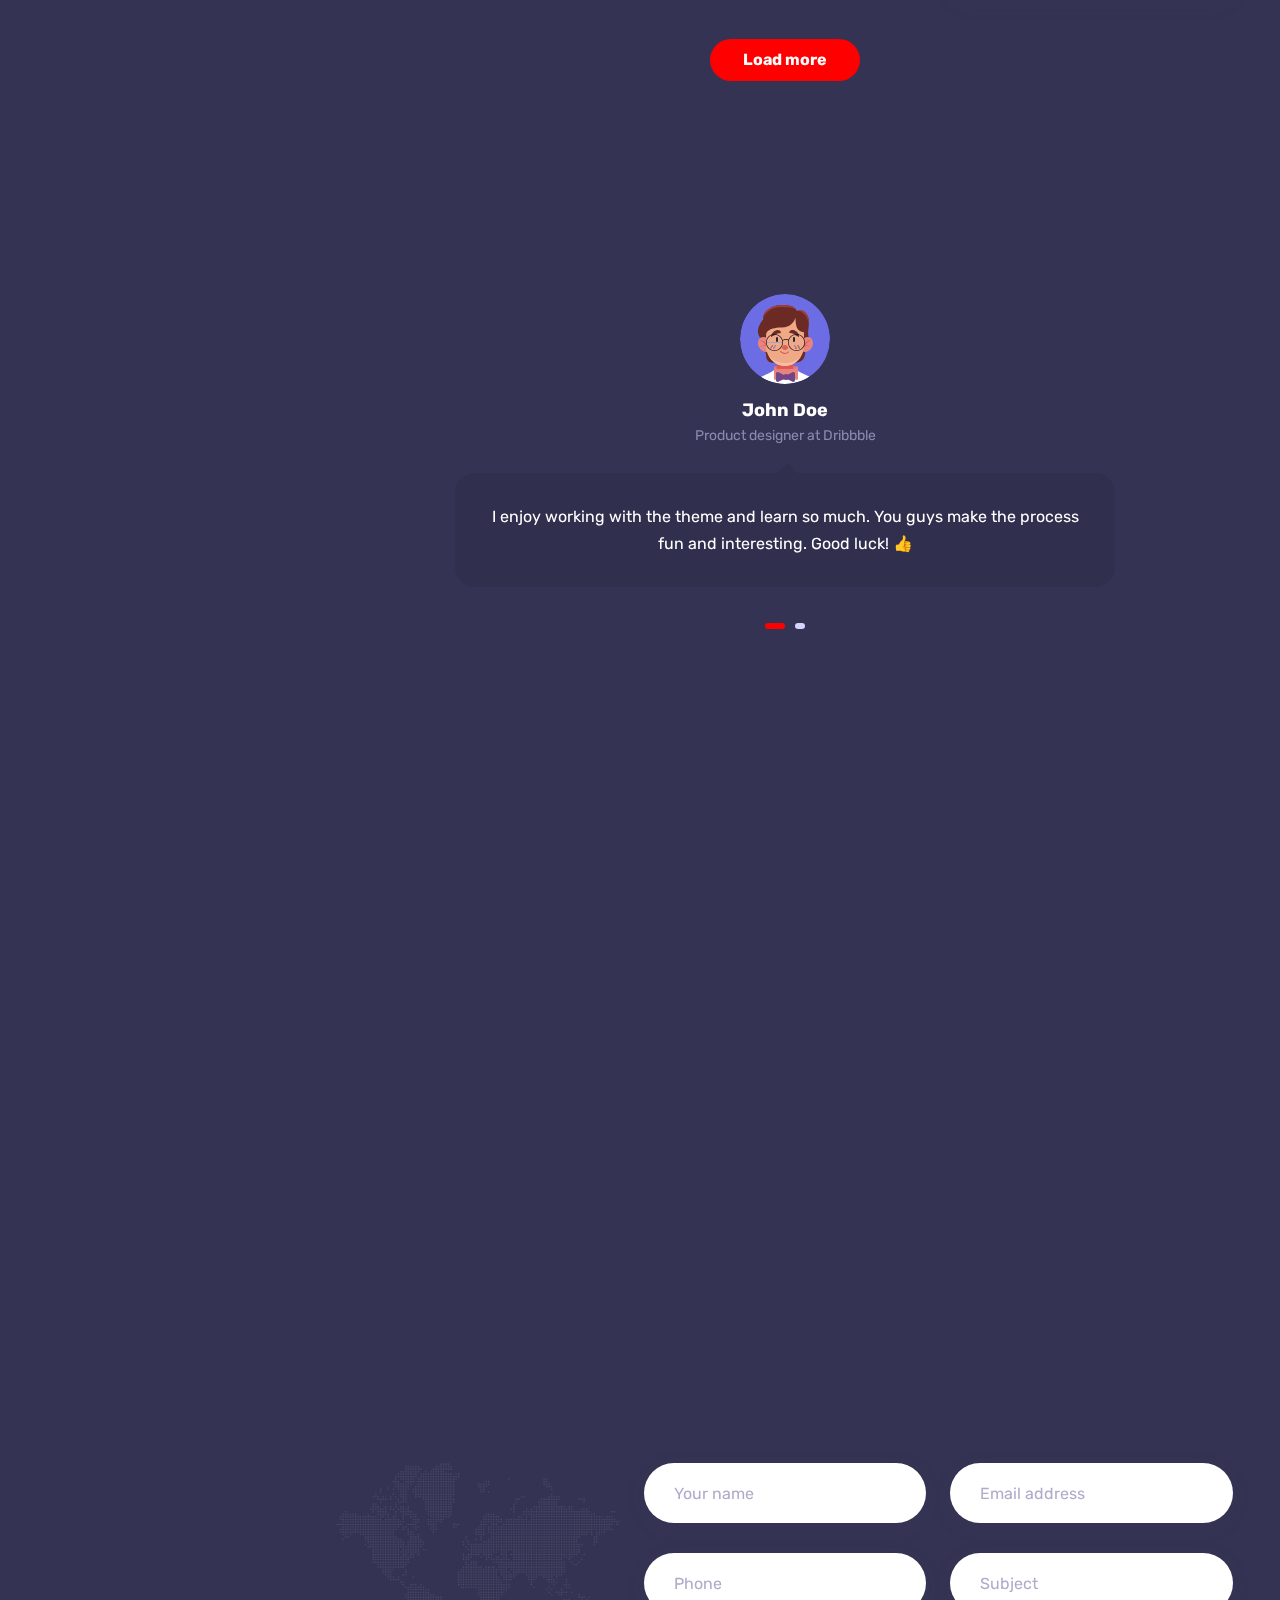
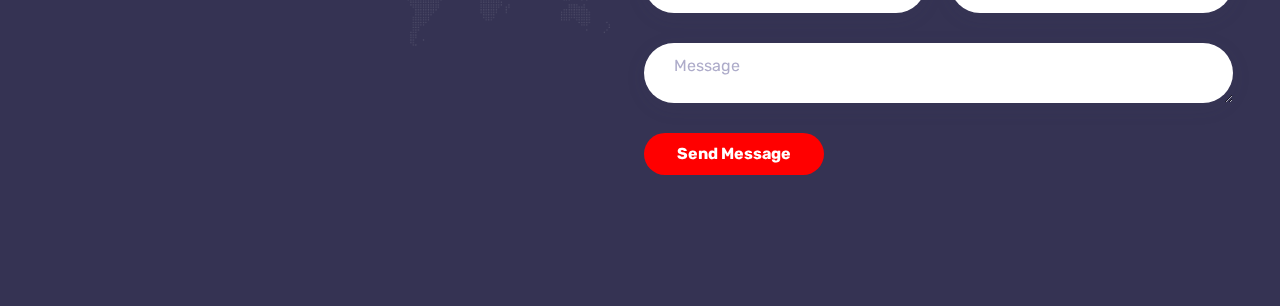
==== commit 734be34c: "New story widget added in home page." ====
--- a/index.html
+++ b/index.html
@@ -180,6 +180,71 @@
   <main class="content">
     <!-- section home -->
     <section id="home" class="home d-flex align-items-center">
+
+
+
+      <div id="ms-story-player2df6b9ff6955">
+        <style>
+          #mss3 * {
+            box-sizing: border-box;
+          }
+
+          .mpsa {
+            scroll-behavior: smooth;
+            display: flex;
+            flex-wrap: nowrap;
+            max-width: 100%;
+            overflow-x: auto;
+            overflow-y: hidden;
+            padding: 15px;
+            height: auto
+          }
+
+          #mss3::-webkit-scrollbar {
+            width: 0;
+            height: 0
+          }
+
+          #mss3 .msmd::after {
+            content: '';
+            position: absolute;
+            top: 0;
+            left: 0;
+            height: 230px;
+            width: 100px;
+            background: linear-gradient(to right, #e6e6e6, rgba(255, 255, 255, 0.5), #e6e6e6);
+            overflow: hidden;
+            animation: shimmer 1.5s ease infinite;
+          }
+
+          @keyframes shimmer {
+            0% {
+              left: -150px
+            }
+
+            100% {
+              left: 150px
+            }
+          }
+
+          #mss3 .msmd {
+            position: relative;
+            margin: 0 13px 0 0;
+            min-width: 173px;
+            cursor: pointer;
+            height: 230px;
+            width: 173px;
+            border-radius: 15px;
+            background: #e6e6e6;
+            overflow: hidden
+          }
+        </style>
+        <div id="msfb"></div>
+        <script>document.querySelector("#msfb").innerHTML = `<div  id="mss3" class="mpsa"><div class="msmd "></div><div class="msmd "></div><div class="msmd "></div><div class="msmd "></div><div class="msmd "></div><div class="msmd "></div><div class="msmd "></div><div class="msmd "></div><div class="msmd "></div><div class="msmd "></div></div>`;</script>
+      </div>
+
+
+
       <div class="container">
         <!-- intro -->
         <div class="intro">
@@ -1200,9 +1265,9 @@
                 <a href="mailto:chhatralatejash@gmail.com">email</a>.
               </p>
               <iframe
-              src="https://www.google.com/maps/embed?pb=!1m18!1m12!1m3!1d3671.171237037373!2d72.6713415153364!3d23.054182920930288!2m3!1f0!2f0!3f0!3m2!1i1024!2i768!4f13.1!3m3!1m2!1s0x395e8746e6545ce3%3A0xb058ed2696693192!2sReddot%20Beauty%20by%20Feni%20Patel!5e0!3m2!1sen!2sin!4v1676278128223!5m2!1sen!2sin"
-              width="310" height="230" style="border:0;" allowfullscreen="" loading="lazy"
-              referrerpolicy="no-referrer-when-downgrade"></iframe>
+                src="https://www.google.com/maps/embed?pb=!1m18!1m12!1m3!1d3671.171237037373!2d72.6713415153364!3d23.054182920930288!2m3!1f0!2f0!3f0!3m2!1i1024!2i768!4f13.1!3m3!1m2!1s0x395e8746e6545ce3%3A0xb058ed2696693192!2sReddot%20Beauty%20by%20Feni%20Patel!5e0!3m2!1sen!2sin!4v1676278128223!5m2!1sen!2sin"
+                width="310" height="230" style="border:0;" allowfullscreen="" loading="lazy"
+                referrerpolicy="no-referrer-when-downgrade"></iframe>
             </div>
           </div>
 
@@ -1306,6 +1371,14 @@
   <script src="js/parallax.min.js"></script>
   <script src="js/jquery.magnific-popup.min.js"></script>
   <script src="js/custom.js"></script>
+
+
+  <link href="https://cdn.ampproject.org/amp-story-player-v0.css" rel="stylesheet" type="text/css" />
+  <script async src="https://cdn.ampproject.org/amp-story-player-v0.js" ></script>
+  <script src="https://js.makestories.io/player/StoryPlayer.js"></script>
+  <script>let playerjhu = msPlayer({root: "#ms-story-player2df6b9ff6955",widgetId: "f3e7a6c5-7c81-4b9a-912c-2df6b9ff6955"});</script>
+  
+
 </body>
 
 </html>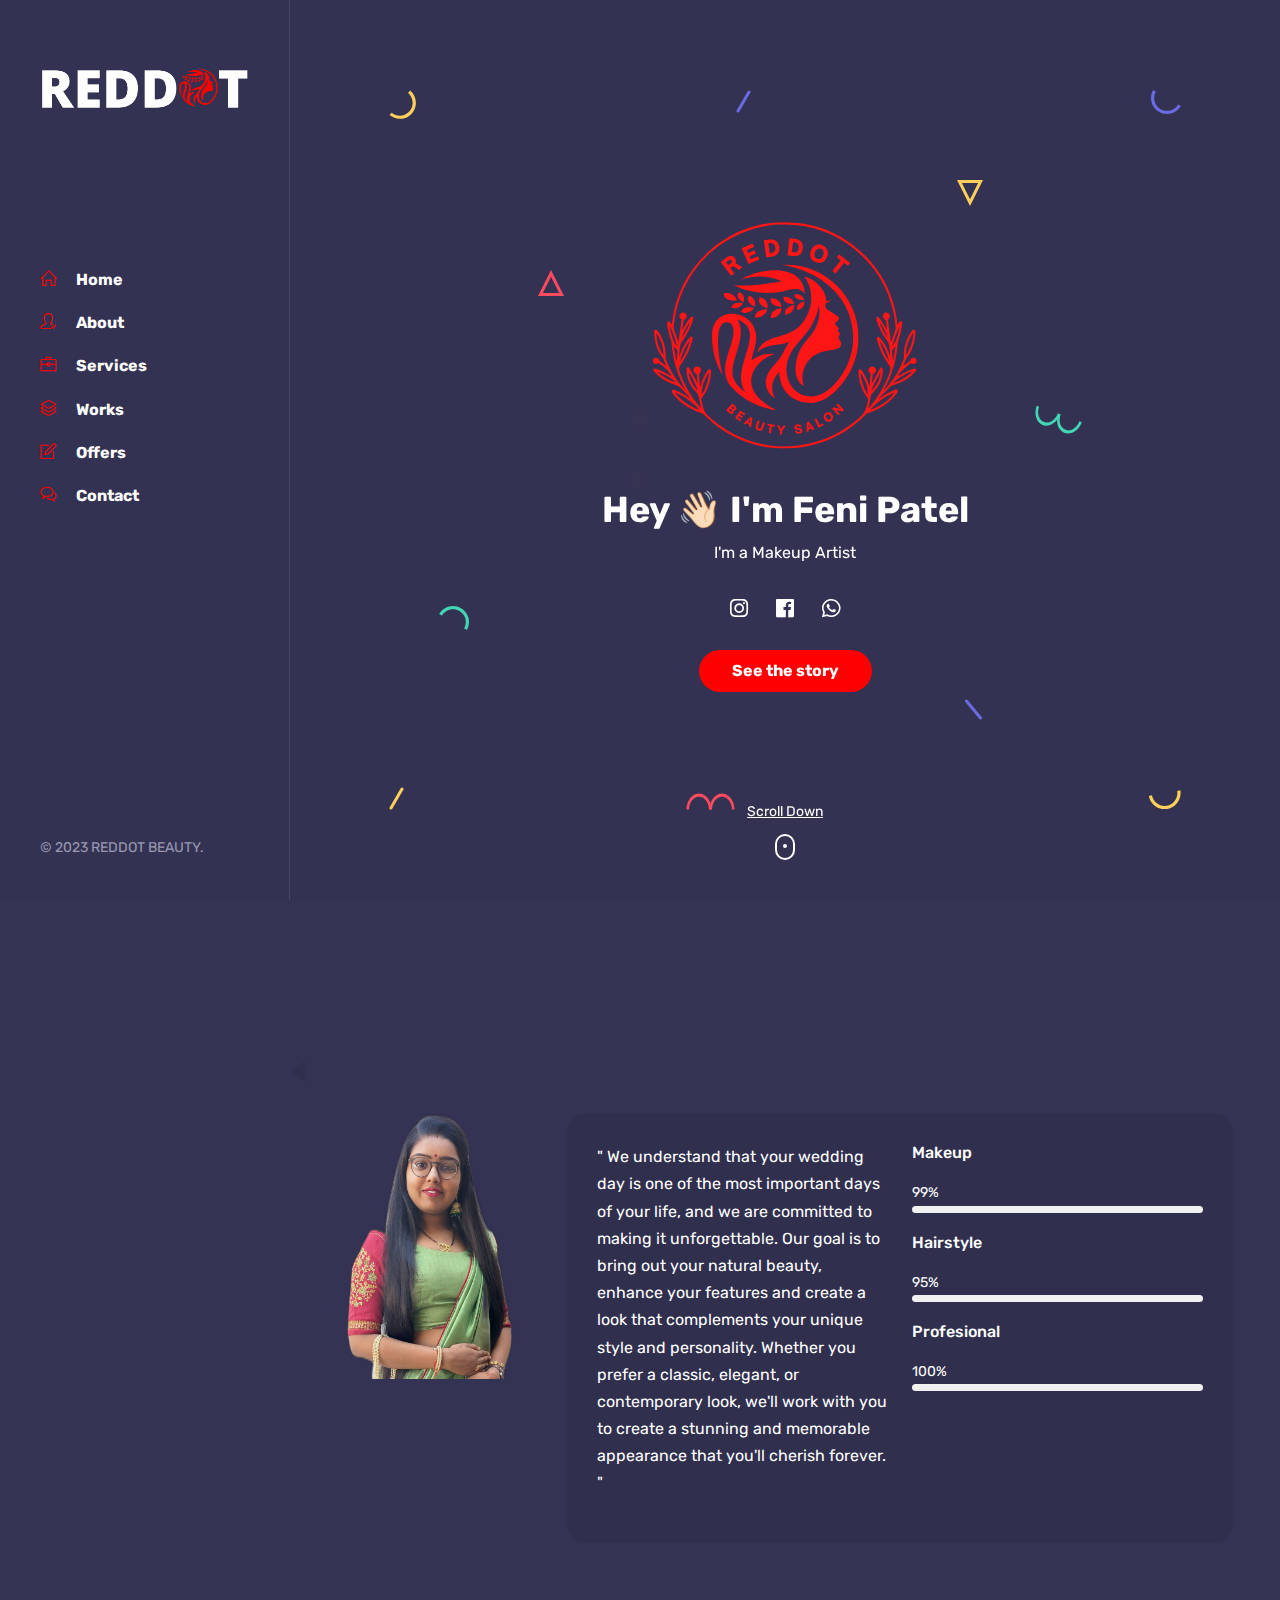
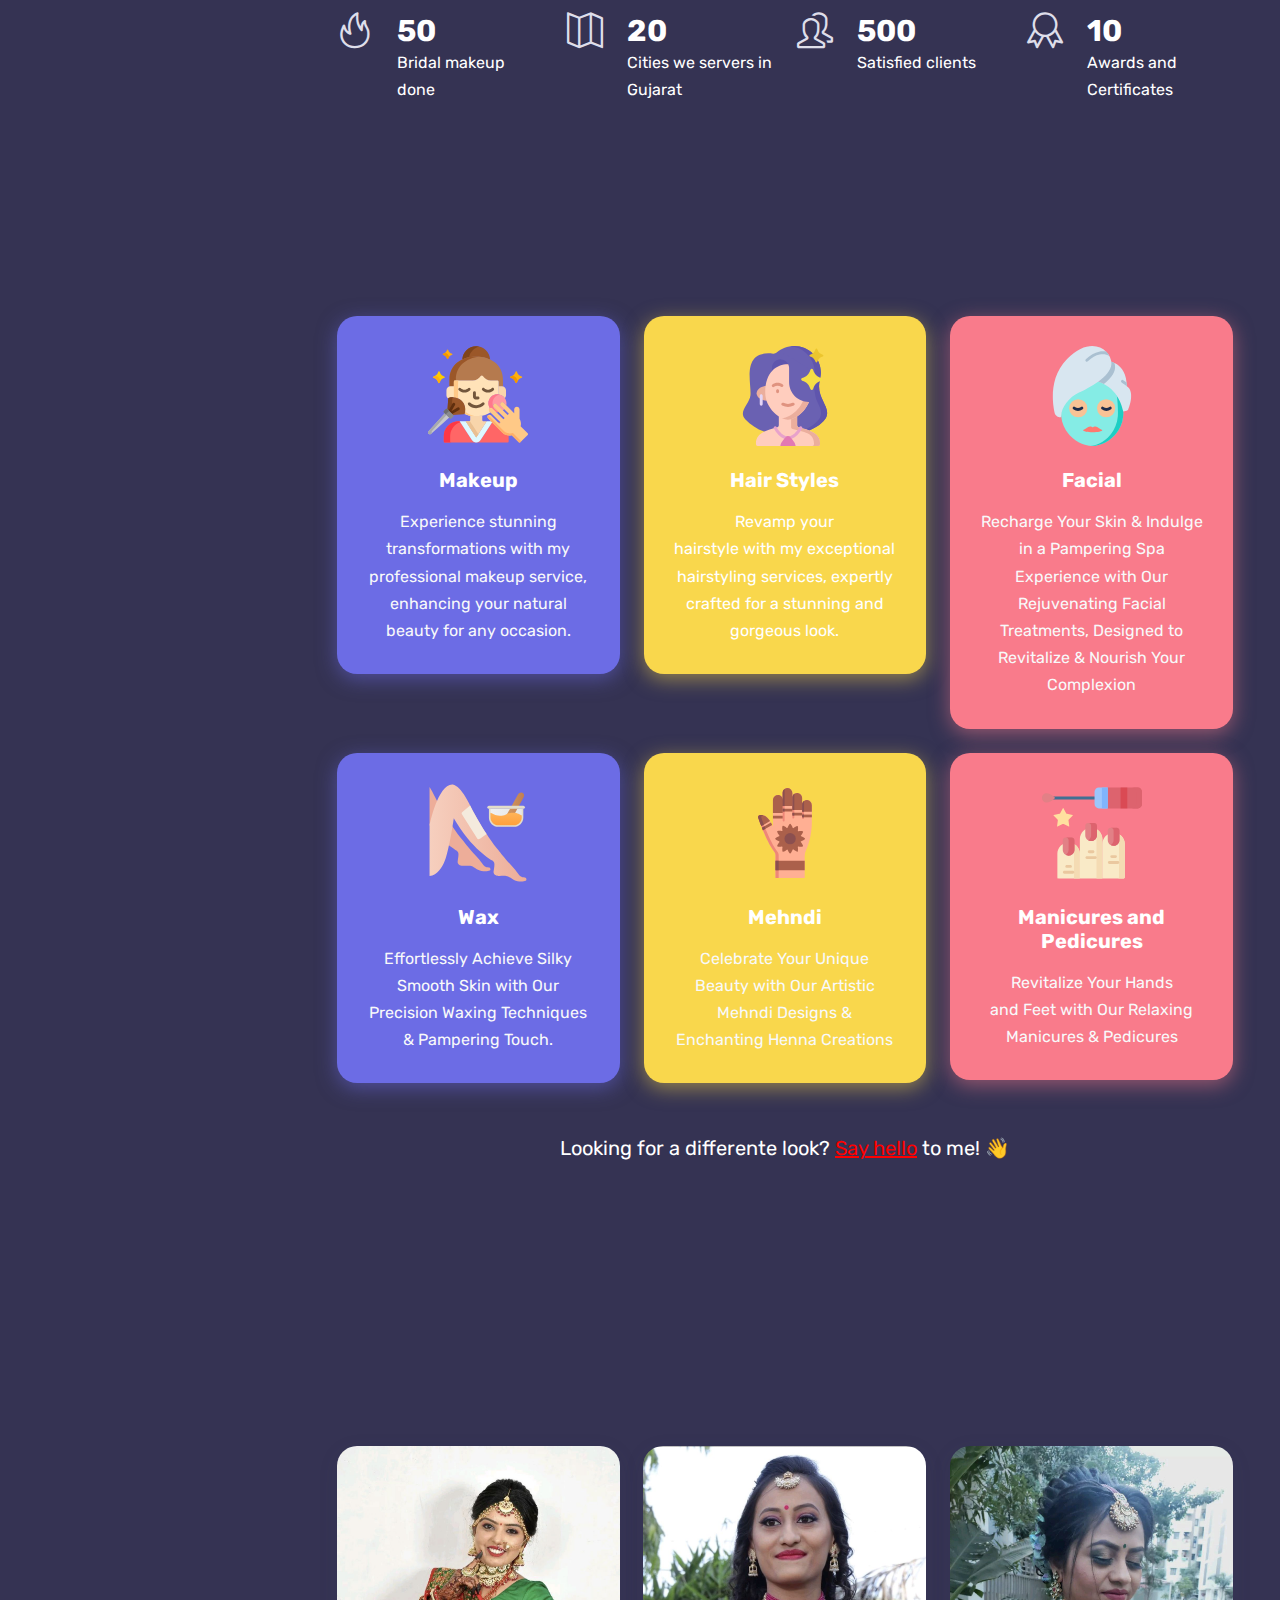
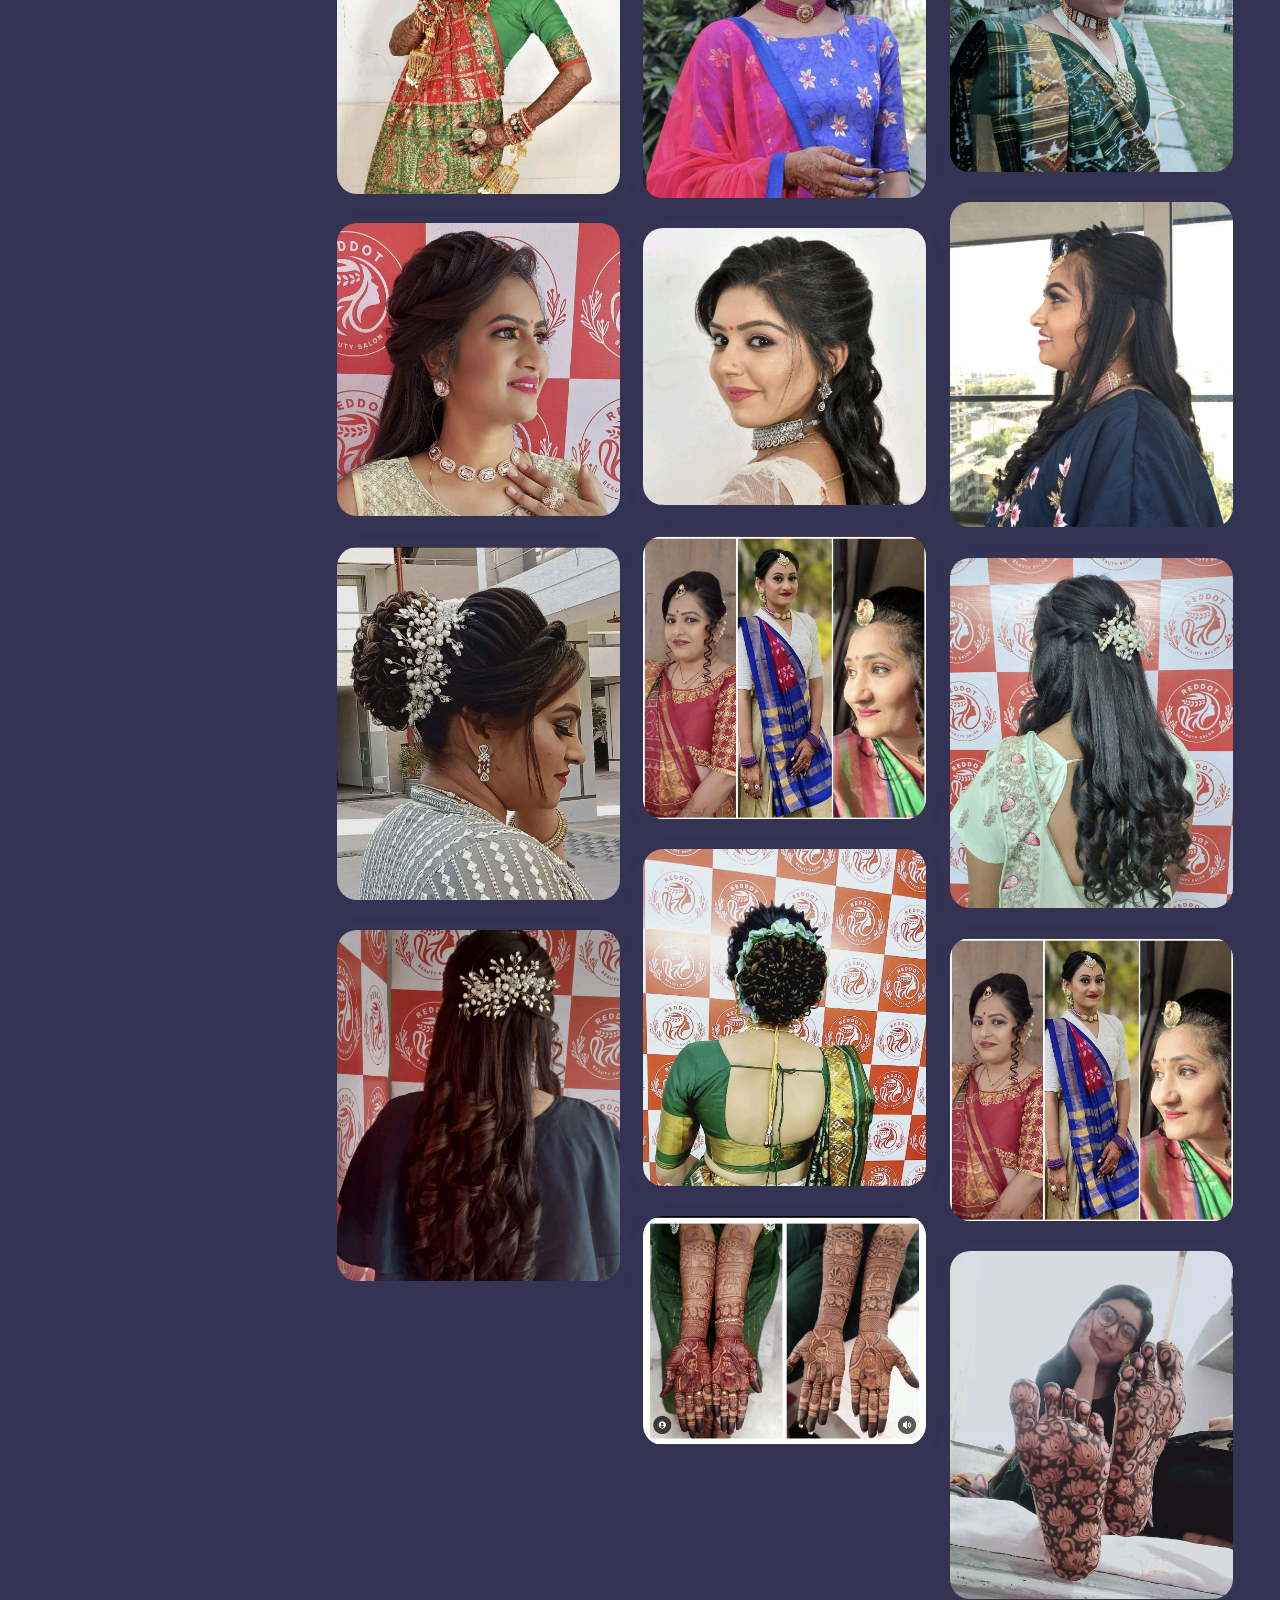
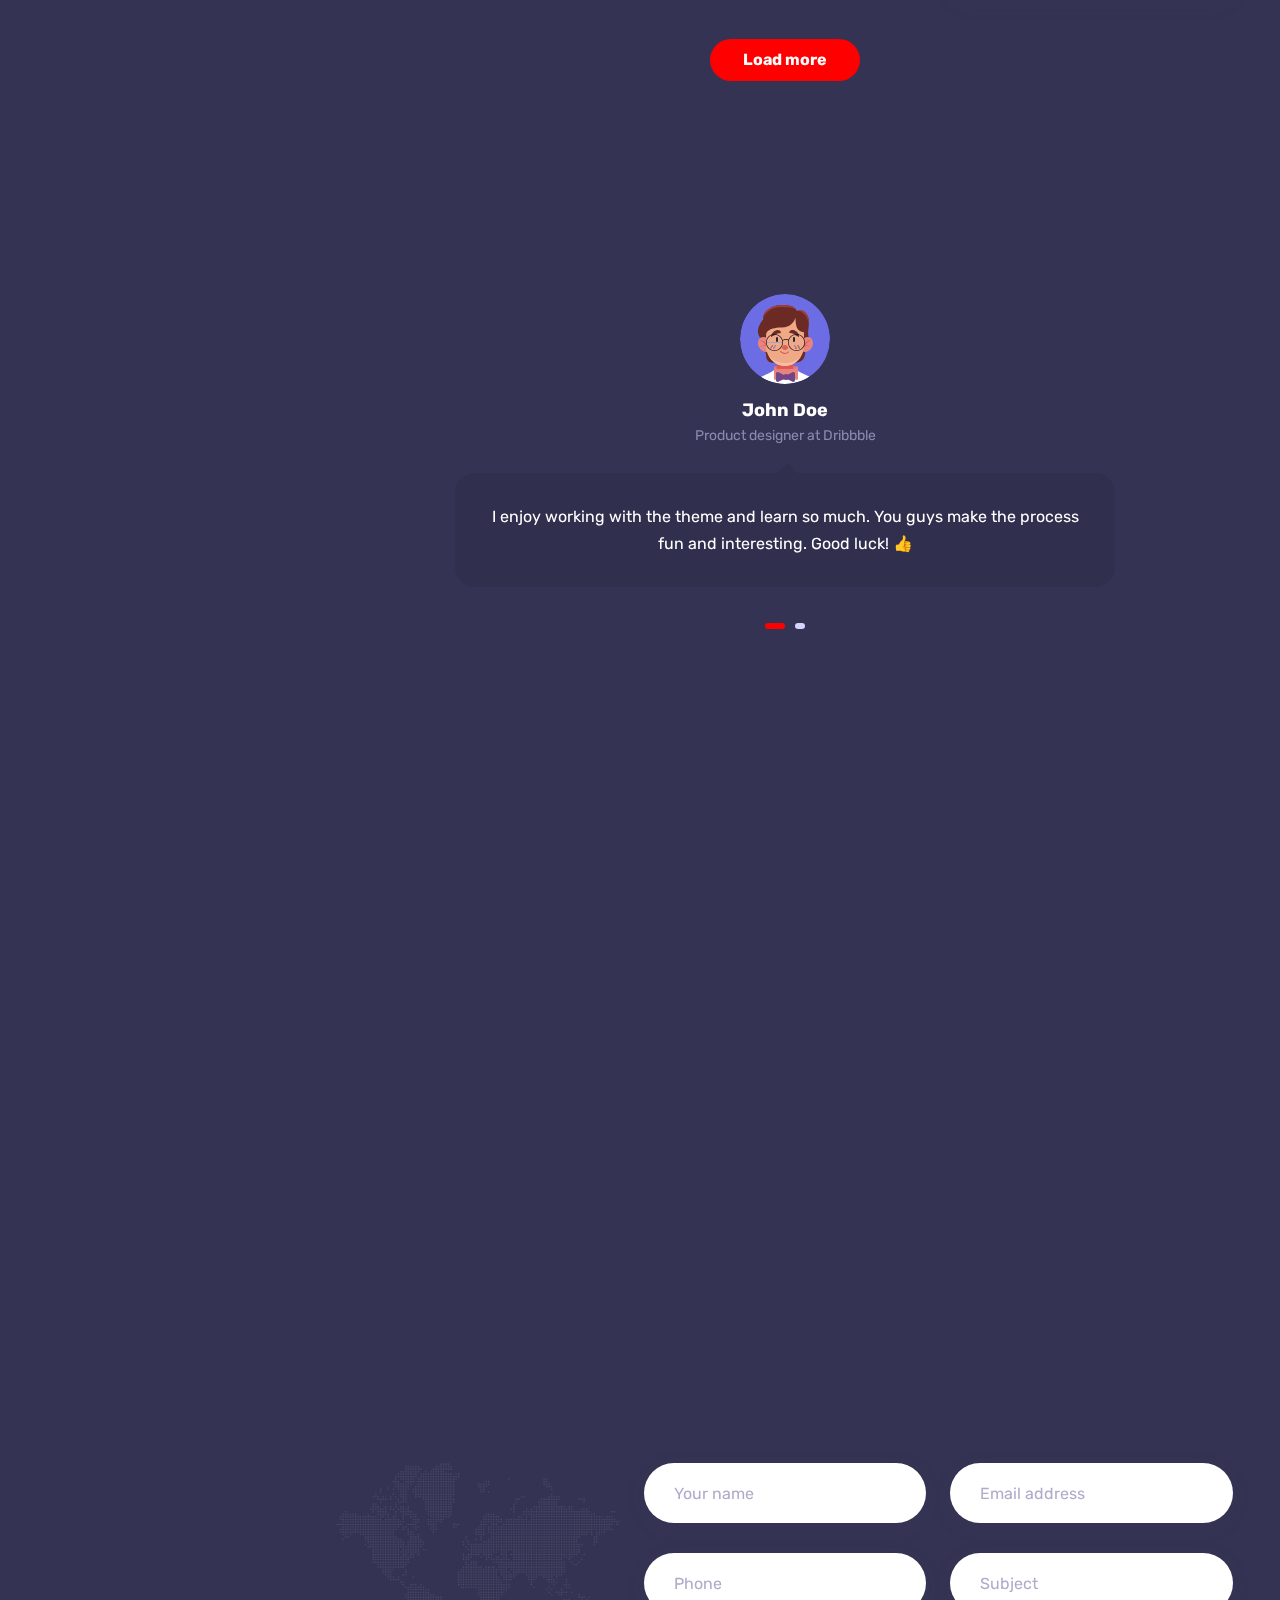
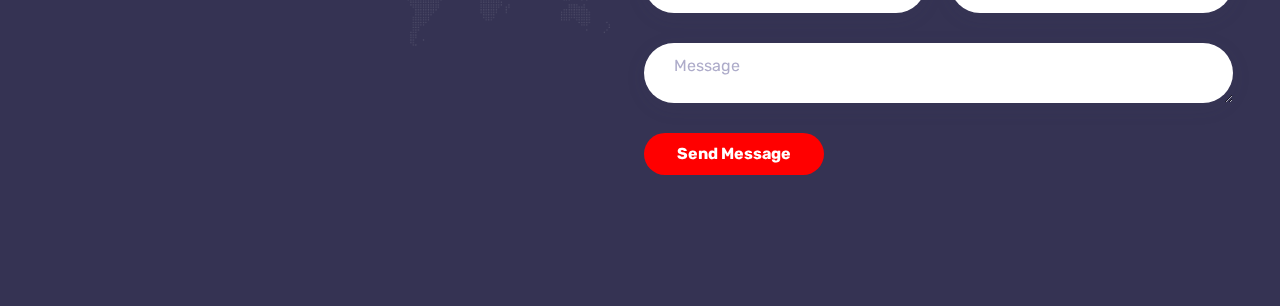
==== commit 81afa86e: "monore changes made in story section." ====
--- a/index.html
+++ b/index.html
@@ -114,7 +114,6 @@
       </svg>
     </div>
   </div>
-
   <!-- mobile header -->
   <header class="mobile-header-1">
     <div class="container">
@@ -180,71 +179,7 @@
   <main class="content">
     <!-- section home -->
     <section id="home" class="home d-flex align-items-center">
-
-
-
-      <div id="ms-story-player2df6b9ff6955">
-        <style>
-          #mss3 * {
-            box-sizing: border-box;
-          }
-
-          .mpsa {
-            scroll-behavior: smooth;
-            display: flex;
-            flex-wrap: nowrap;
-            max-width: 100%;
-            overflow-x: auto;
-            overflow-y: hidden;
-            padding: 15px;
-            height: auto
-          }
-
-          #mss3::-webkit-scrollbar {
-            width: 0;
-            height: 0
-          }
-
-          #mss3 .msmd::after {
-            content: '';
-            position: absolute;
-            top: 0;
-            left: 0;
-            height: 230px;
-            width: 100px;
-            background: linear-gradient(to right, #e6e6e6, rgba(255, 255, 255, 0.5), #e6e6e6);
-            overflow: hidden;
-            animation: shimmer 1.5s ease infinite;
-          }
-
-          @keyframes shimmer {
-            0% {
-              left: -150px
-            }
-
-            100% {
-              left: 150px
-            }
-          }
-
-          #mss3 .msmd {
-            position: relative;
-            margin: 0 13px 0 0;
-            min-width: 173px;
-            cursor: pointer;
-            height: 230px;
-            width: 173px;
-            border-radius: 15px;
-            background: #e6e6e6;
-            overflow: hidden
-          }
-        </style>
-        <div id="msfb"></div>
-        <script>document.querySelector("#msfb").innerHTML = `<div  id="mss3" class="mpsa"><div class="msmd "></div><div class="msmd "></div><div class="msmd "></div><div class="msmd "></div><div class="msmd "></div><div class="msmd "></div><div class="msmd "></div><div class="msmd "></div><div class="msmd "></div><div class="msmd "></div></div>`;</script>
-      </div>
-
-
-
+      <div id="ms-story-player2df6b9ff6955"></div>
       <div class="container">
         <!-- intro -->
         <div class="intro">
@@ -1376,9 +1311,8 @@
   <link href="https://cdn.ampproject.org/amp-story-player-v0.css" rel="stylesheet" type="text/css" />
   <script async src="https://cdn.ampproject.org/amp-story-player-v0.js" ></script>
   <script src="https://js.makestories.io/player/StoryPlayer.js"></script>
-  <script>let playerjhu = msPlayer({root: "#ms-story-player2df6b9ff6955",widgetId: "f3e7a6c5-7c81-4b9a-912c-2df6b9ff6955"});</script>
+  <script>let playersum = msPlayer({root: "#ms-story-player2df6b9ff6955",widgetId: "f3e7a6c5-7c81-4b9a-912c-2df6b9ff6955"});</script>
   
-
 </body>
 
 </html>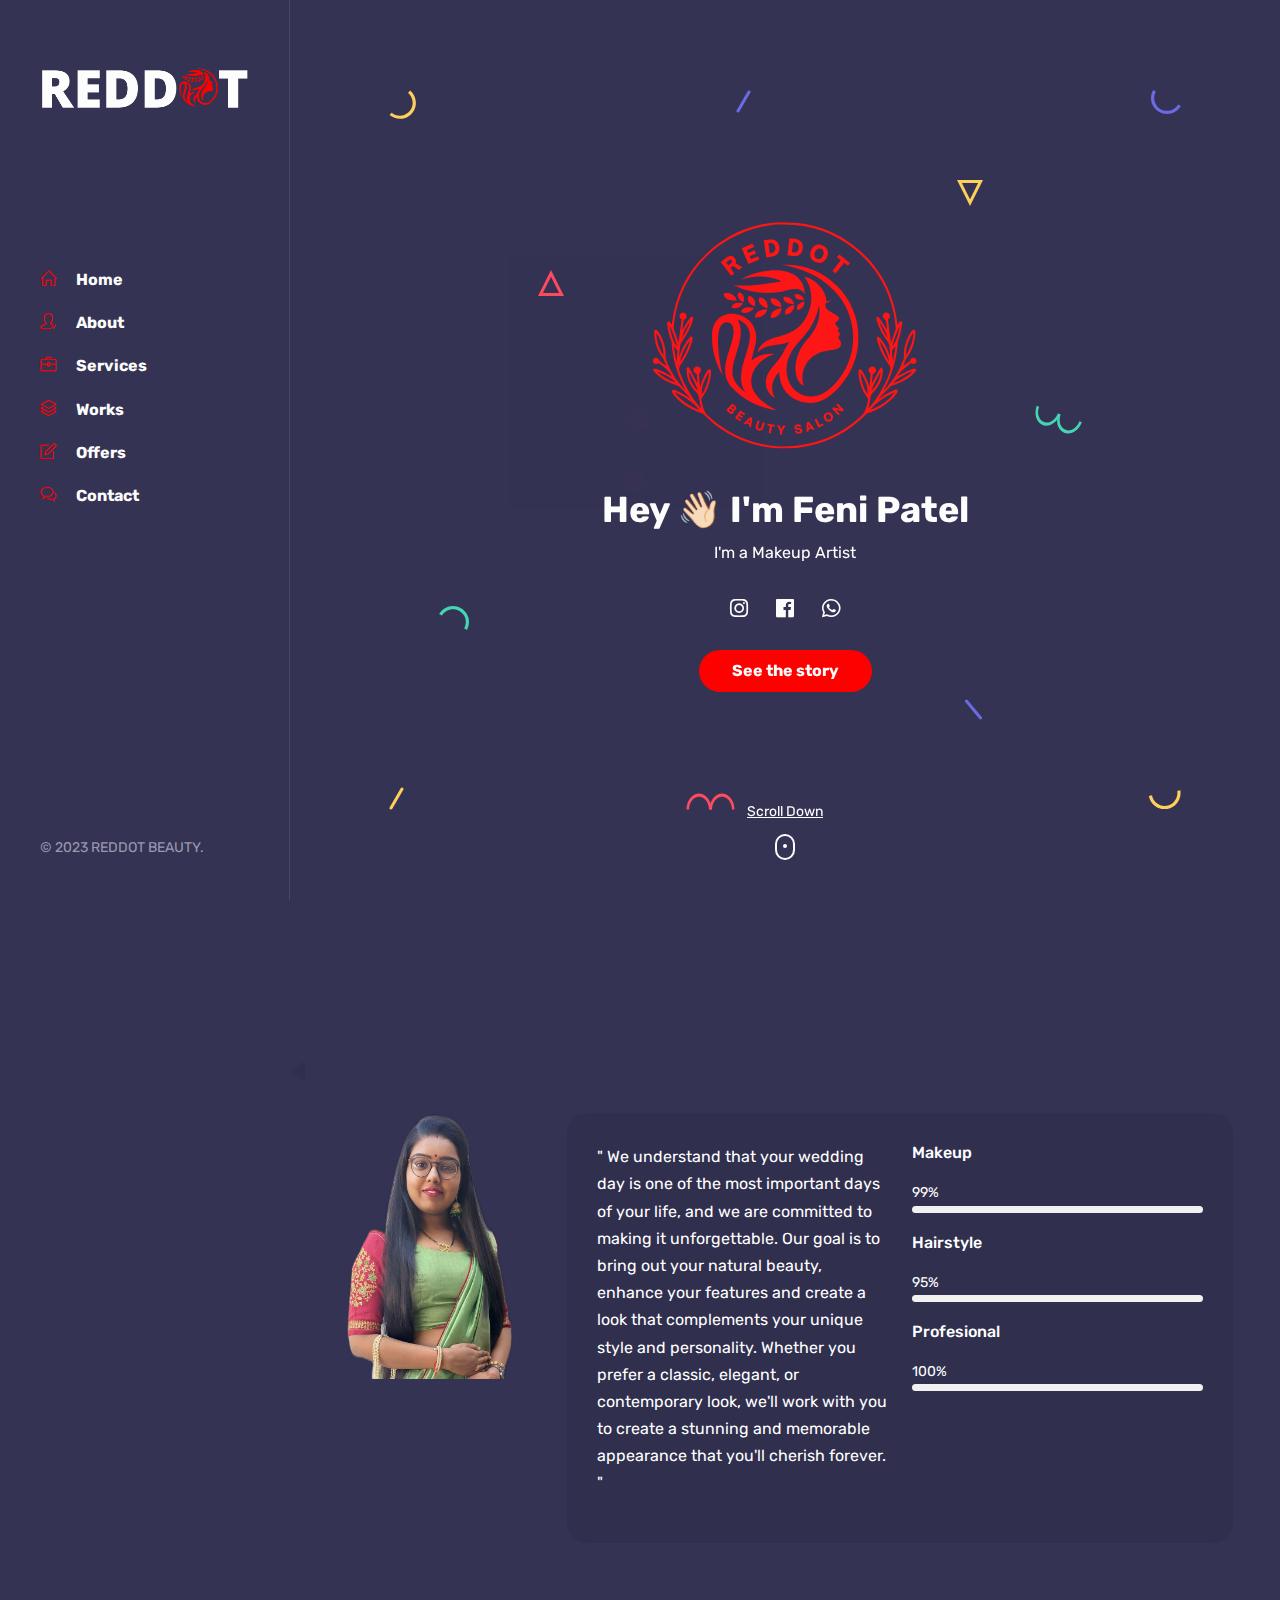
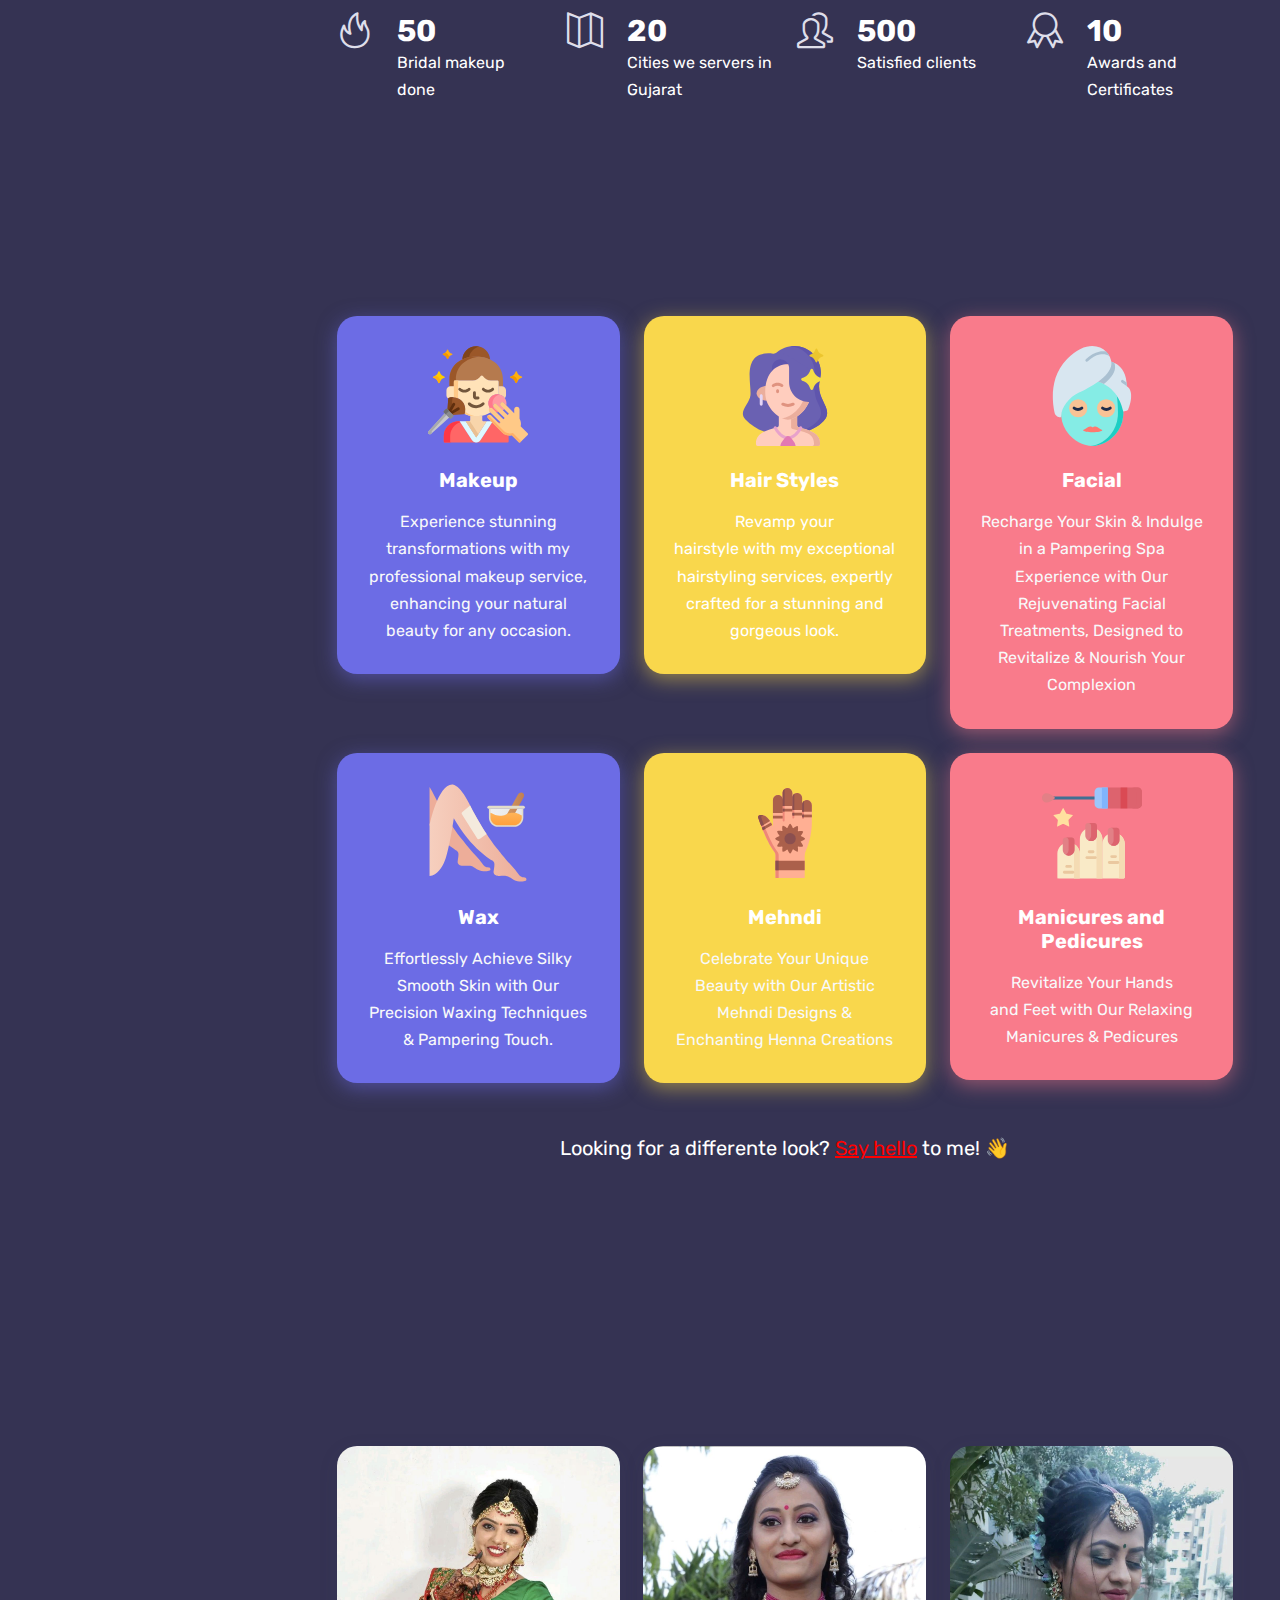
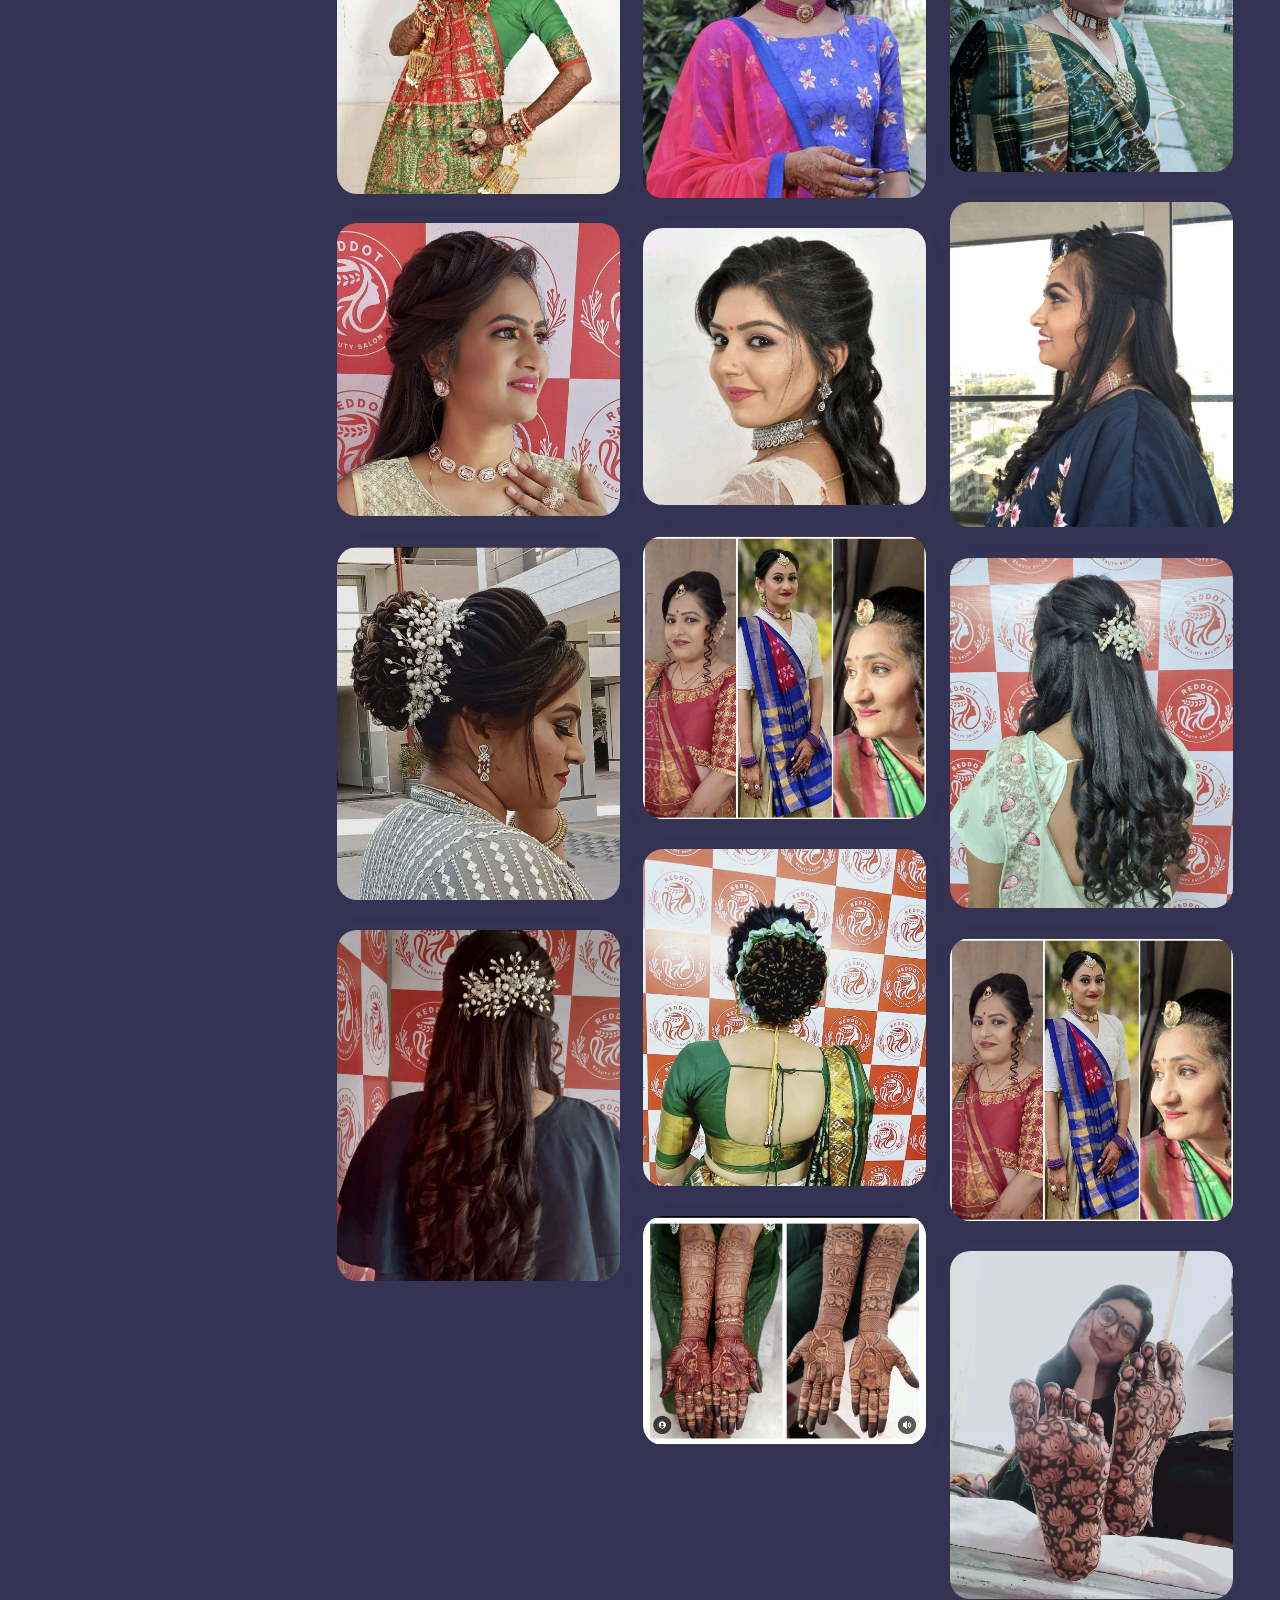
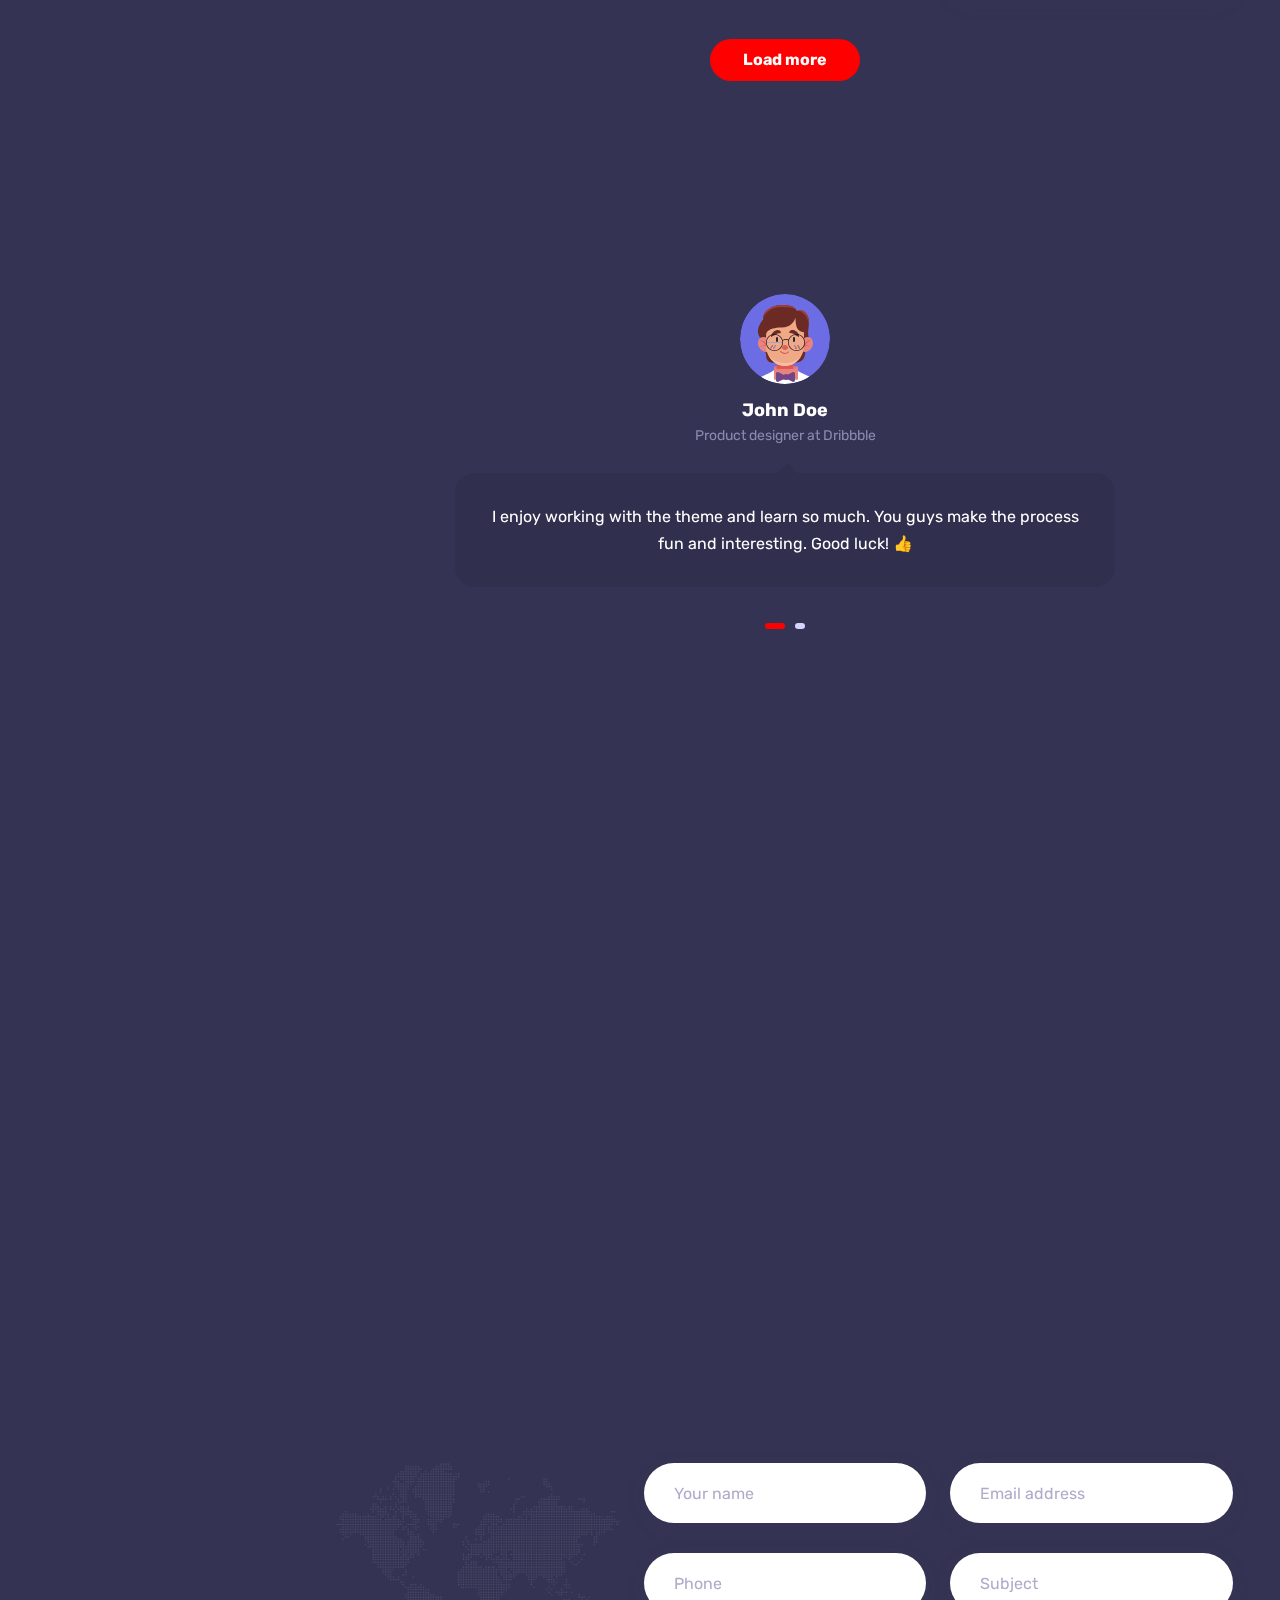
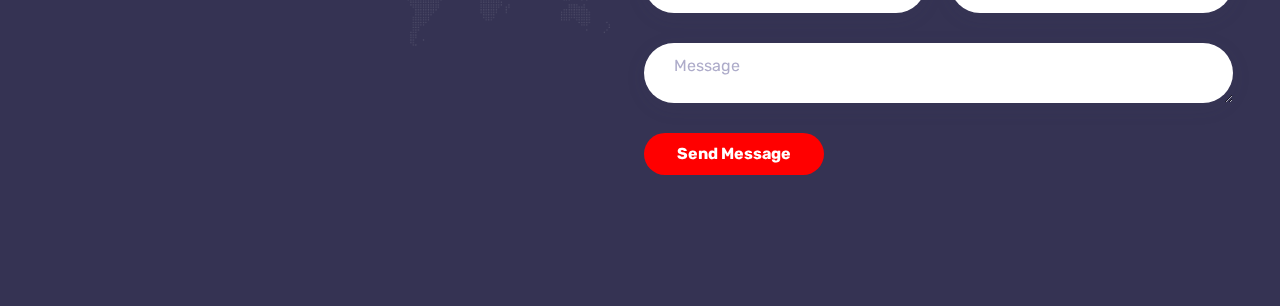
==== commit 3def830a: "third party web story removed" ====
--- a/index.html
+++ b/index.html
@@ -179,7 +179,6 @@
   <main class="content">
     <!-- section home -->
     <section id="home" class="home d-flex align-items-center">
-      <div id="ms-story-player2df6b9ff6955"></div>
       <div class="container">
         <!-- intro -->
         <div class="intro">
@@ -1305,14 +1304,7 @@
   <script src="js/morphext.min.js"></script>
   <script src="js/parallax.min.js"></script>
   <script src="js/jquery.magnific-popup.min.js"></script>
-  <script src="js/custom.js"></script>
-
-
-  <link href="https://cdn.ampproject.org/amp-story-player-v0.css" rel="stylesheet" type="text/css" />
-  <script async src="https://cdn.ampproject.org/amp-story-player-v0.js" ></script>
-  <script src="https://js.makestories.io/player/StoryPlayer.js"></script>
-  <script>let playersum = msPlayer({root: "#ms-story-player2df6b9ff6955",widgetId: "f3e7a6c5-7c81-4b9a-912c-2df6b9ff6955"});</script>
-  
+  <script src="js/custom.js"></script>  
 </body>
 
 </html>